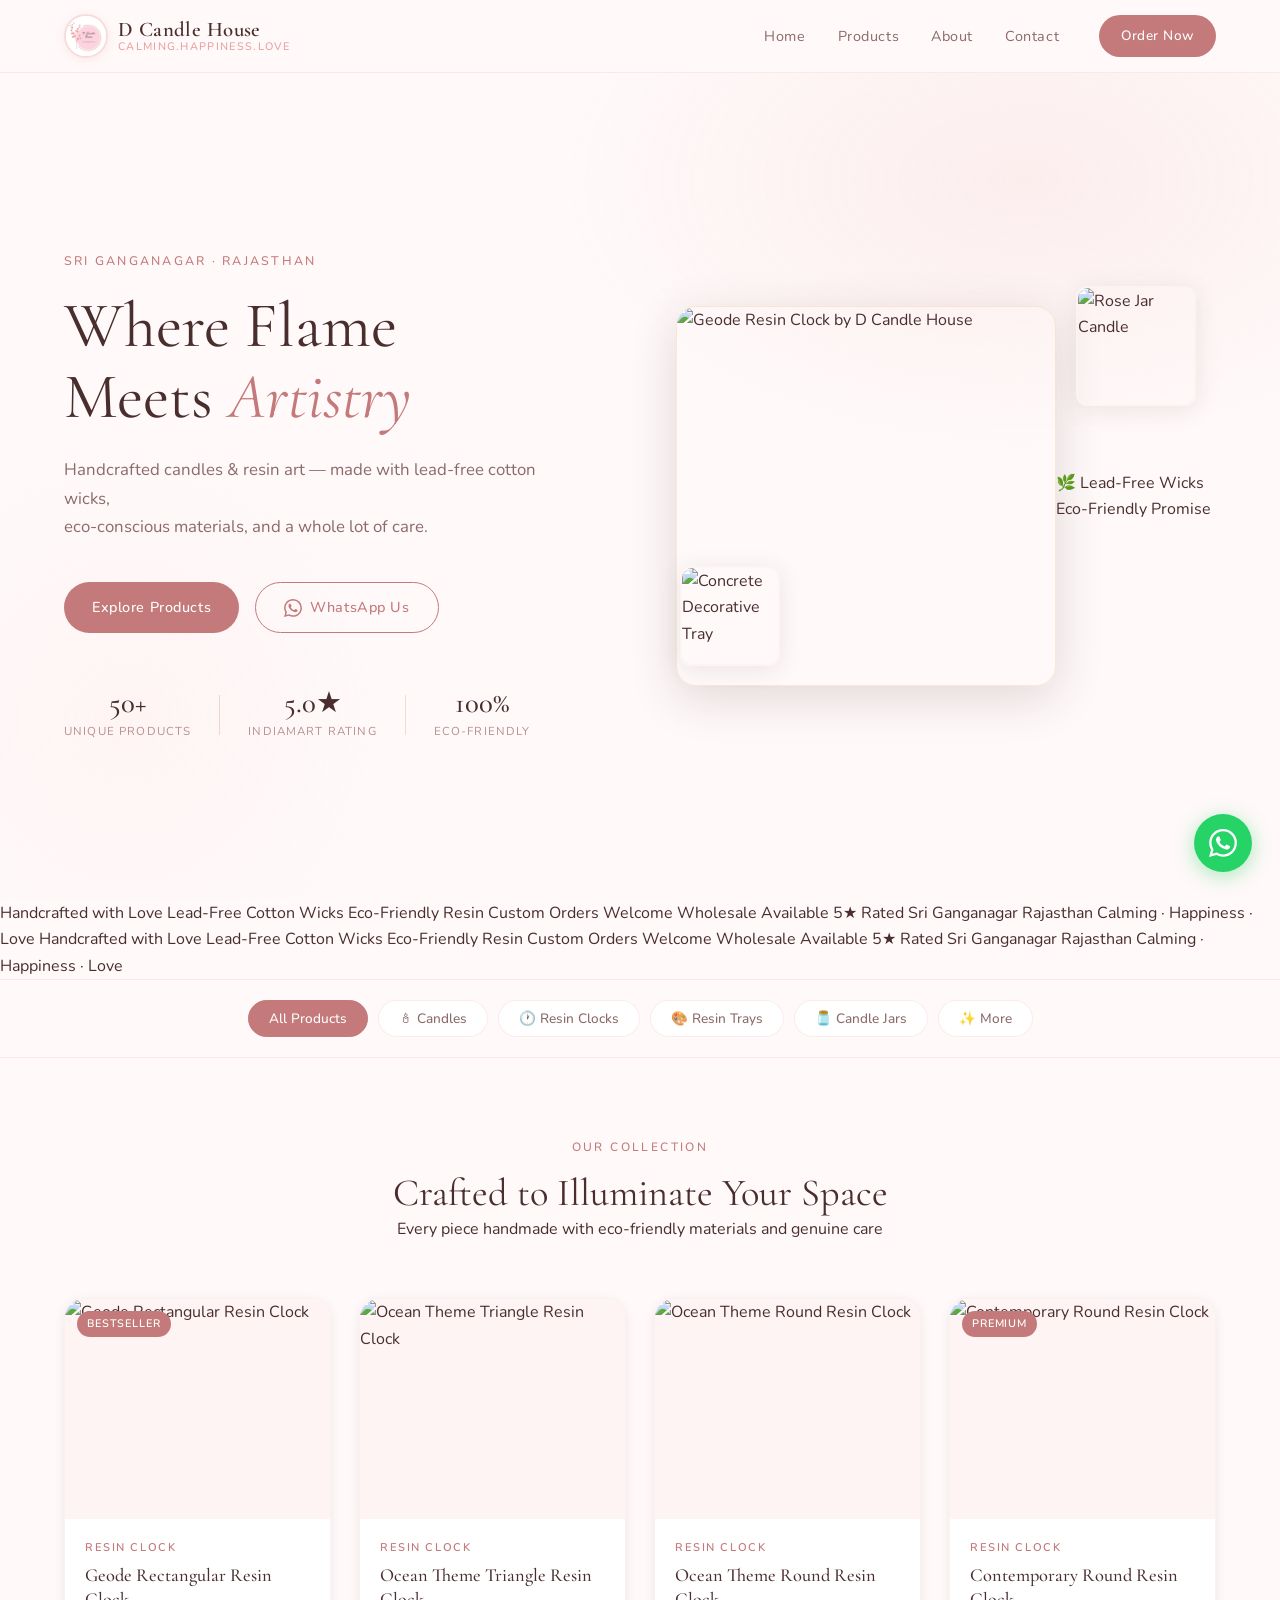
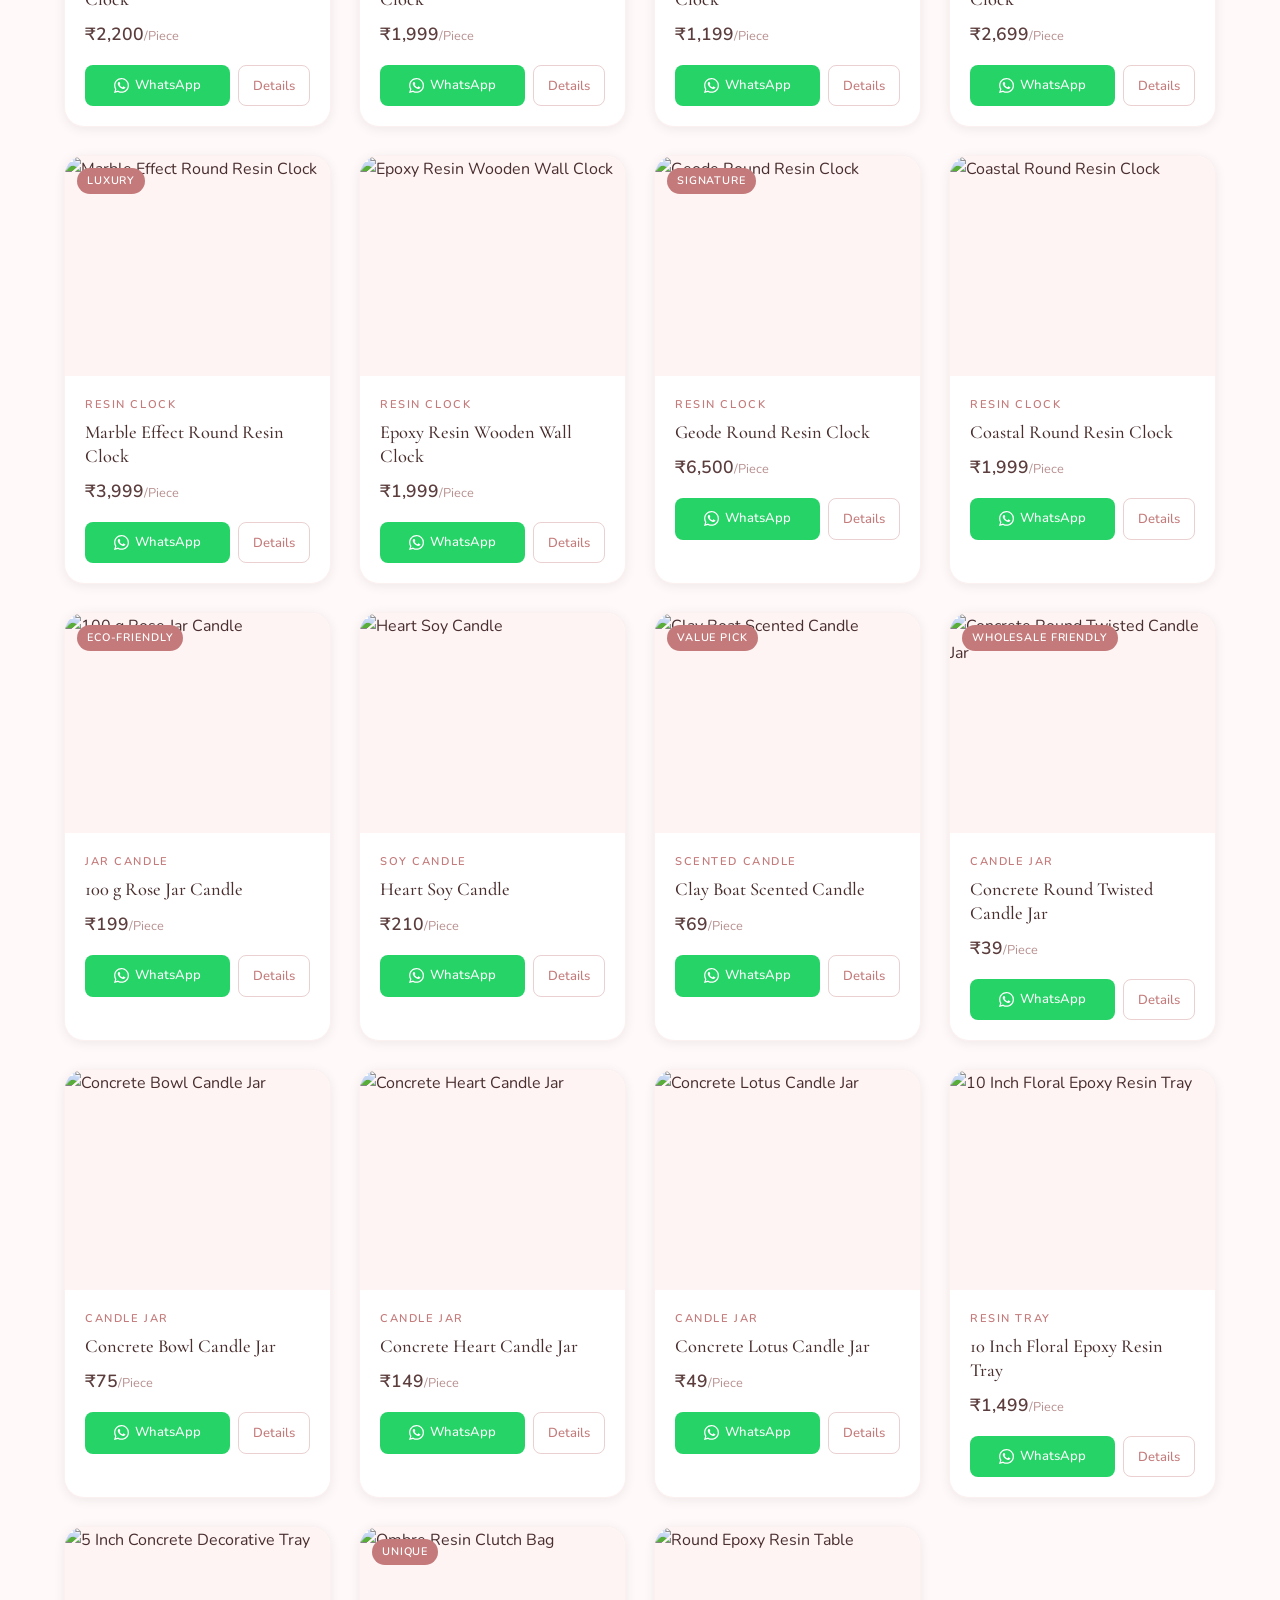
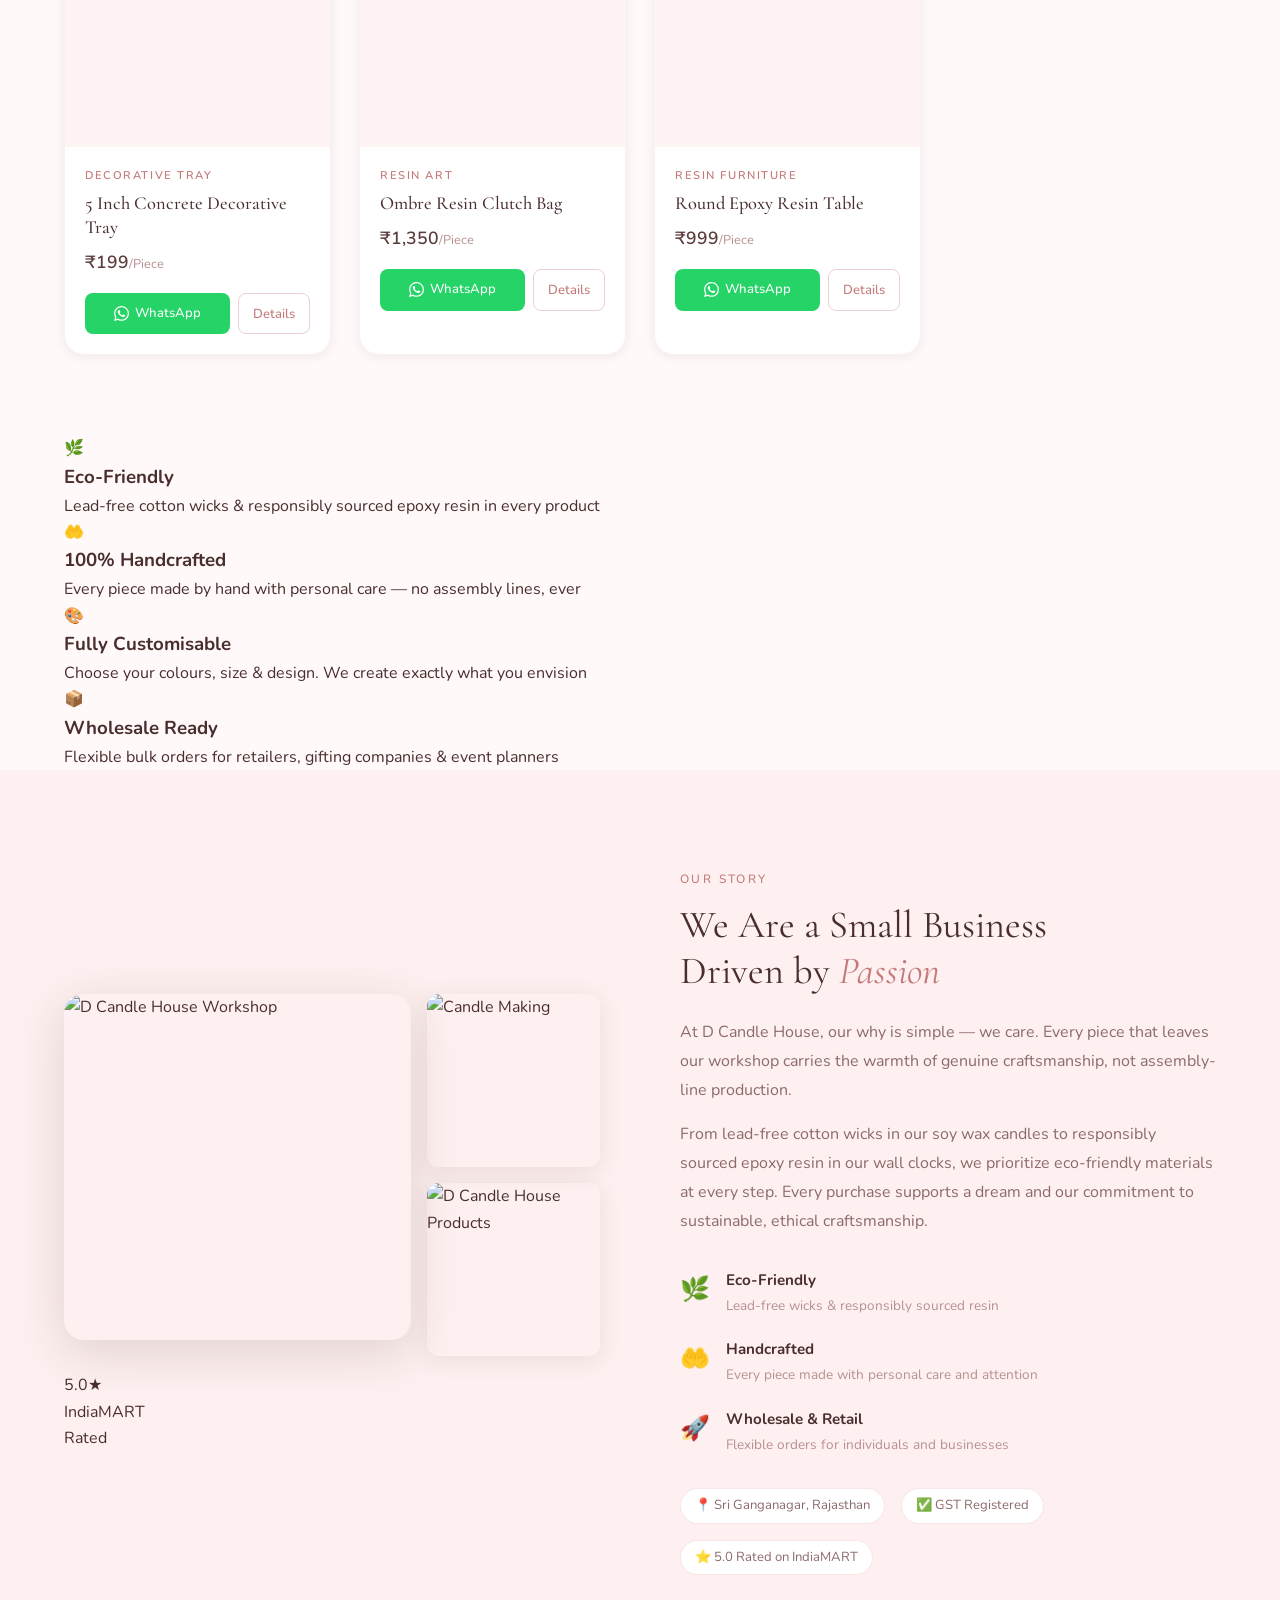
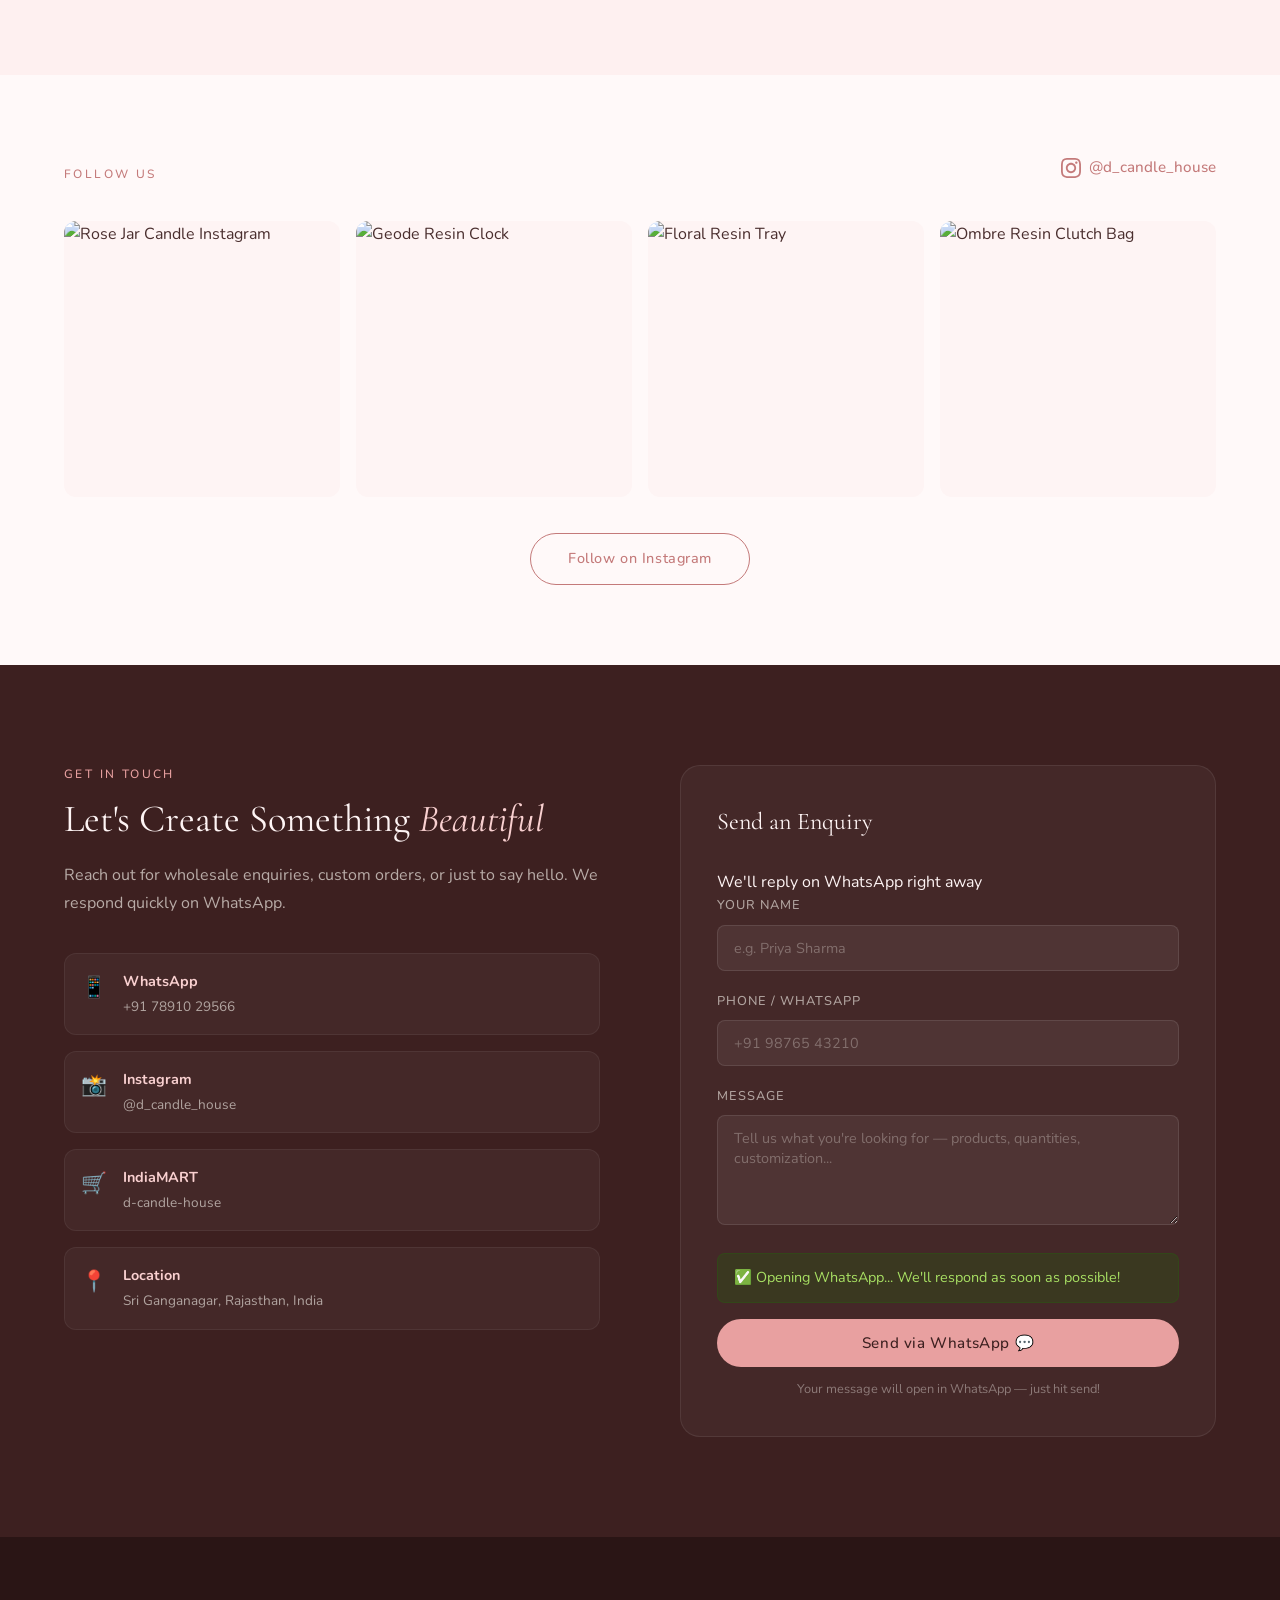
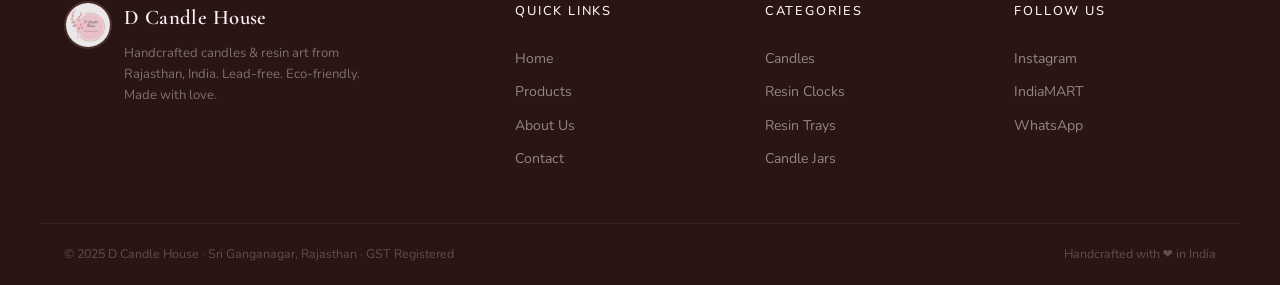
==== index.html @ c4d98252 "Add files via upload" ====
<!DOCTYPE html>
<html lang="en">
<head>
  <meta charset="UTF-8" />
  <meta name="viewport" content="width=device-width, initial-scale=1.0" />

  <!-- Primary SEO -->
  <title>D Candle House – Handcrafted Candles & Resin Art | Sri Ganganagar</title>
  <meta name="description" content="D Candle House — Calming.Happiness.Love. Handcrafted candles, resin wall clocks & epoxy décor. Lead-free cotton wicks. Eco-friendly. Sri Ganganagar, Rajasthan." />
  <meta name="keywords" content="D Candle House, handmade candles, resin clock, epoxy resin tray, soy wax candle, scented candle, concrete candle jar, Sri Ganganagar, Rajasthan, home decor India" />
  <meta name="author" content="D Candle House" />
  <link rel="canonical" href="https://in-hemantgupta.github.io/dcandlehouse/" />

  <!-- Favicon & App Icons -->
  <link rel="icon" type="image/x-icon" href="favicon.ico" />
  <link rel="icon" type="image/png" sizes="32x32" href="favicon-32.png" />
  <link rel="apple-touch-icon" sizes="180x180" href="apple-touch-icon.png" />

  <!-- Open Graph -->
  <meta property="og:type" content="website" />
  <meta property="og:title" content="D Candle House – Handcrafted Candles & Resin Art" />
  <meta property="og:description" content="Premium handmade candles and resin home décor. Lead-free, eco-friendly, crafted with love in Rajasthan." />
  <meta property="og:url" content="https://in-hemantgupta.github.io/dcandlehouse/" />
  <meta property="og:image" content="https://in-hemantgupta.github.io/dcandlehouse/images/og-cover.jpg" />
  <meta property="og:site_name" content="D Candle House" />

  <!-- Twitter Card -->
  <meta name="twitter:card" content="summary_large_image" />
  <meta name="twitter:title" content="D Candle House – Handcrafted Candles & Resin Art" />
  <meta name="twitter:description" content="Premium handmade candles and resin home décor. Lead-free, eco-friendly, crafted with love in Rajasthan." />

  <!-- Structured Data -->
  <script type="application/ld+json">
  {
    "@context": "https://schema.org",
    "@graph": [
      {
        "@type": "LocalBusiness",
        "name": "D Candle House",
        "description": "Handcrafted candles, resin wall clocks, epoxy trays and home décor made with eco-friendly materials.",
        "url": "https://in-hemantgupta.github.io/dcandlehouse/",
        "address": {
          "@type": "PostalAddress",
          "addressLocality": "Sri Ganganagar",
          "addressRegion": "Rajasthan",
          "addressCountry": "IN"
        },
        "telephone": "+917891029566",
        "sameAs": [
          "https://www.instagram.com/d_candle_house/",
          "https://www.indiamart.com/d-candle-house/"
        ],
        "priceRange": "₹39 - ₹6500"
      },
      {
        "@type": "WebSite",
        "name": "D Candle House",
        "url": "https://in-hemantgupta.github.io/dcandlehouse/",
        "potentialAction": {
          "@type": "SearchAction",
          "target": "https://dcandlehouse.github.io/?search={search_term_string}",
          "query-input": "required name=search_term_string"
        }
      }
    ]
  }
  </script>

  <!-- Fonts -->
  <link rel="preconnect" href="https://fonts.googleapis.com" />
  <link rel="preconnect" href="https://fonts.gstatic.com" crossorigin />
  <link href="https://fonts.googleapis.com/css2?family=Cormorant+Garamond:ital,wght@0,300;0,400;0,500;0,600;1,300;1,400&family=Nunito:wght@300;400;500;600&display=swap" rel="stylesheet" />

  <!-- GoatCounter Analytics -->
  <script data-goatcounter="https://dcandlehouse.goatcounter.com/count"
          async src="//gc.zgo.at/count.js"></script>

  <link rel="stylesheet" href="css/style.css" />
</head>
<body>

<!-- ═══════════ HEADER ═══════════ -->
<header id="header">
  <nav class="nav-container">
    <a href="#home" class="logo-link">
      <img src="logo.png" alt="D Candle House Logo" class="nav-logo-img" />
      <div class="logo-text">
        <span class="logo-main">D Candle House</span>
        <span class="logo-tagline">Calming.Happiness.Love</span>
      </div>
    </a>
    <ul class="nav-links">
      <li><a href="#home">Home</a></li>
      <li><a href="#products">Products</a></li>
      <li><a href="#about">About</a></li>
      <li><a href="#contact">Contact</a></li>
    </ul>
    <a href="#contact" class="cta-nav">Order Now</a>
    <button class="hamburger" id="hamburger" aria-label="Menu">
      <span></span><span></span><span></span>
    </button>
  </nav>
  <div class="mobile-menu" id="mobileMenu">
    <a href="#home" class="mobile-link">Home</a>
    <a href="#products" class="mobile-link">Products</a>
    <a href="#about" class="mobile-link">About</a>
    <a href="#contact" class="mobile-link">Contact</a>
  </div>
</header>

<!-- ═══════════ HERO ═══════════ -->
<section id="home" class="hero">
  <div class="hero-bg-texture"></div>
  <div class="hero-content">
    <p class="hero-label">Sri Ganganagar · Rajasthan</p>
    <h1 class="hero-title">
      Where Flame<br />
      Meets <em>Artistry</em>
    </h1>
    <p class="hero-sub">
      Handcrafted candles & resin art — made with lead-free cotton wicks,<br class="desktop-only" />
      eco-conscious materials, and a whole lot of care.
    </p>
    <div class="hero-actions">
      <a href="#products" class="btn-primary">Explore Products</a>
      <a href="https://wa.me/917891029566?text=Hi%20D%20Candle%20House%2C%20I%20would%20like%20to%20enquire%20about%20your%20products." target="_blank" rel="noopener" class="btn-outline">
        <svg width="18" height="18" viewBox="0 0 24 24" fill="currentColor"><path d="M17.472 14.382c-.297-.149-1.758-.867-2.03-.967-.273-.099-.471-.148-.67.15-.197.297-.767.966-.94 1.164-.173.199-.347.223-.644.075-.297-.15-1.255-.463-2.39-1.475-.883-.788-1.48-1.761-1.653-2.059-.173-.297-.018-.458.13-.606.134-.133.298-.347.446-.52.149-.174.198-.298.298-.497.099-.198.05-.371-.025-.52-.075-.149-.669-1.612-.916-2.207-.242-.579-.487-.5-.669-.51-.173-.008-.371-.01-.57-.01-.198 0-.52.074-.792.372-.272.297-1.04 1.016-1.04 2.479 0 1.462 1.065 2.875 1.213 3.074.149.198 2.096 3.2 5.077 4.487.709.306 1.262.489 1.694.625.712.227 1.36.195 1.871.118.571-.085 1.758-.719 2.006-1.413.248-.694.248-1.289.173-1.413-.074-.124-.272-.198-.57-.347m-5.421 7.403h-.004a9.87 9.87 0 01-5.031-1.378l-.361-.214-3.741.982.998-3.648-.235-.374a9.86 9.86 0 01-1.51-5.26c.001-5.45 4.436-9.884 9.888-9.884 2.64 0 5.122 1.03 6.988 2.898a9.825 9.825 0 012.893 6.994c-.003 5.45-4.437 9.884-9.885 9.884m8.413-18.297A11.815 11.815 0 0012.05 0C5.495 0 .16 5.335.157 11.892c0 2.096.547 4.142 1.588 5.945L.057 24l6.305-1.654a11.882 11.882 0 005.683 1.448h.005c6.554 0 11.89-5.335 11.893-11.893a11.821 11.821 0 00-3.48-8.413z"/></svg>
        WhatsApp Us
      </a>
    </div>
    <div class="hero-stats">
      <div class="stat">
        <span class="stat-num">50+</span>
        <span class="stat-label">Unique Products</span>
      </div>
      <div class="stat-divider"></div>
      <div class="stat">
        <span class="stat-num">5.0★</span>
        <span class="stat-label">IndiaMART Rating</span>
      </div>
      <div class="stat-divider"></div>
      <div class="stat">
        <span class="stat-num">100%</span>
        <span class="stat-label">Eco-Friendly</span>
      </div>
    </div>
  </div>
  <div class="hero-visual">
    <div class="hero-ring hero-ring-1"></div>
    <div class="hero-ring hero-ring-2"></div>
    <div class="hero-img-wrap">
      <img src="https://5.imimg.com/data5/WA_9696/Default/2026/1/574302331/YU/DZ/UB/260299642/featuring-delicate-golden-shimmer-suspended-in-a-deep-glossy-black-resin-this-clock-is-giving-off-ma-250x250.jpeg"
           alt="Geode Resin Clock by D Candle House" loading="eager" width="250" height="250" />
    </div>
    <div class="hero-float hero-float-1">
      <img src="https://5.imimg.com/data5/SELLER/Default/2026/1/573765227/TX/IS/PJ/260299642/bell-shaped-glass-jar-aroma-candle-250x250.png"
           alt="Rose Jar Candle" loading="lazy" width="120" height="120" />
    </div>
    <div class="hero-float hero-float-2">
      <img src="https://5.imimg.com/data5/WA_9696/Default/2026/1/573555010/OT/FC/TG/260299642/image-250x250.jpeg"
           alt="Concrete Decorative Tray" loading="lazy" width="100" height="100" />
    </div>
    <div class="hero-badge">
      <p>🌿 Lead-Free Wicks</p>
      <span>Eco-Friendly Promise</span>
    </div>
  </div>
</section>

<!-- ═══════════ MARQUEE STRIP ═══════════ -->
<div class="marquee-strip">
  <div class="marquee-track">
    <span class="marquee-item">Handcrafted with Love</span>
    <span class="marquee-item">Lead-Free Cotton Wicks</span>
    <span class="marquee-item">Eco-Friendly Resin</span>
    <span class="marquee-item">Custom Orders Welcome</span>
    <span class="marquee-item">Wholesale Available</span>
    <span class="marquee-item">5★ Rated</span>
    <span class="marquee-item">Sri Ganganagar Rajasthan</span>
    <span class="marquee-item">Calming · Happiness · Love</span>
    <span class="marquee-item">Handcrafted with Love</span>
    <span class="marquee-item">Lead-Free Cotton Wicks</span>
    <span class="marquee-item">Eco-Friendly Resin</span>
    <span class="marquee-item">Custom Orders Welcome</span>
    <span class="marquee-item">Wholesale Available</span>
    <span class="marquee-item">5★ Rated</span>
    <span class="marquee-item">Sri Ganganagar Rajasthan</span>
    <span class="marquee-item">Calming · Happiness · Love</span>
  </div>
</div>

<!-- ═══════════ CATEGORIES BAR ═══════════ -->
<section class="categories-bar">
  <div class="container">
    <div class="cat-grid">
      <button class="cat-pill active" data-filter="all">All Products</button>
      <button class="cat-pill" data-filter="candles">🕯 Candles</button>
      <button class="cat-pill" data-filter="resin-clock">🕐 Resin Clocks</button>
      <button class="cat-pill" data-filter="resin-tray">🎨 Resin Trays</button>
      <button class="cat-pill" data-filter="candle-jar">🫙 Candle Jars</button>
      <button class="cat-pill" data-filter="other">✨ More</button>
    </div>
  </div>
</section>

<!-- ═══════════ PRODUCTS ═══════════ -->
<section id="products" class="section-products">
  <div class="container">
    <div class="section-header">
      <p class="section-label">Our Collection</p>
      <h2 class="section-title">Crafted to Illuminate Your Space</h2>
      <p class="section-subtitle">Every piece handmade with eco-friendly materials and genuine care</p>
    </div>

    <div class="product-grid" id="productGrid">
      <!-- Products rendered by JS from products.js -->
    </div>

    <!-- Product Modal -->
    <div class="modal-overlay" id="modalOverlay">
      <div class="modal-box" id="modalBox">
        <button class="modal-close" id="modalClose">✕</button>
        <div class="modal-img-wrap">
          <img id="modalImg" src="" alt="" />
        </div>
        <div class="modal-info">
          <p class="modal-category" id="modalCategory"></p>
          <h3 class="modal-title" id="modalTitle"></h3>
          <p class="modal-price" id="modalPrice"></p>
          <div class="modal-specs" id="modalSpecs"></div>
          <p class="modal-desc" id="modalDesc"></p>
          <div class="modal-actions">
            <a id="modalWA" href="#" target="_blank" rel="noopener" class="btn-primary modal-wa">
              <svg width="18" height="18" viewBox="0 0 24 24" fill="currentColor"><path d="M17.472 14.382c-.297-.149-1.758-.867-2.03-.967-.273-.099-.471-.148-.67.15-.197.297-.767.966-.94 1.164-.173.199-.347.223-.644.075-.297-.15-1.255-.463-2.39-1.475-.883-.788-1.48-1.761-1.653-2.059-.173-.297-.018-.458.13-.606.134-.133.298-.347.446-.52.149-.174.198-.298.298-.497.099-.198.05-.371-.025-.52-.075-.149-.669-1.612-.916-2.207-.242-.579-.487-.5-.669-.51-.173-.008-.371-.01-.57-.01-.198 0-.52.074-.792.372-.272.297-1.04 1.016-1.04 2.479 0 1.462 1.065 2.875 1.213 3.074.149.198 2.096 3.2 5.077 4.487.709.306 1.262.489 1.694.625.712.227 1.36.195 1.871.118.571-.085 1.758-.719 2.006-1.413.248-.694.248-1.289.173-1.413-.074-.124-.272-.198-.57-.347m-5.421 7.403h-.004a9.87 9.87 0 01-5.031-1.378l-.361-.214-3.741.982.998-3.648-.235-.374a9.86 9.86 0 01-1.51-5.26c.001-5.45 4.436-9.884 9.888-9.884 2.64 0 5.122 1.03 6.988 2.898a9.825 9.825 0 012.893 6.994c-.003 5.45-4.437 9.884-9.885 9.884m8.413-18.297A11.815 11.815 0 0012.05 0C5.495 0 .16 5.335.157 11.892c0 2.096.547 4.142 1.588 5.945L.057 24l6.305-1.654a11.882 11.882 0 005.683 1.448h.005c6.554 0 11.89-5.335 11.893-11.893a11.821 11.821 0 00-3.48-8.413z"/></svg>
              Order on WhatsApp
            </a>
            <a id="modalIndia" href="#" target="_blank" rel="noopener" class="btn-outline">View on IndiaMART</a>
          </div>
        </div>
      </div>
    </div>
  </div>
</section>

<!-- ═══════════ WHY US ═══════════ -->
<section class="why-us">
  <div class="container">
    <div class="why-grid">
      <div class="why-item">
        <span class="why-icon">🌿</span>
        <h3 class="why-title">Eco-Friendly</h3>
        <p class="why-desc">Lead-free cotton wicks & responsibly sourced epoxy resin in every product</p>
      </div>
      <div class="why-item">
        <span class="why-icon">🤲</span>
        <h3 class="why-title">100% Handcrafted</h3>
        <p class="why-desc">Every piece made by hand with personal care — no assembly lines, ever</p>
      </div>
      <div class="why-item">
        <span class="why-icon">🎨</span>
        <h3 class="why-title">Fully Customisable</h3>
        <p class="why-desc">Choose your colours, size & design. We create exactly what you envision</p>
      </div>
      <div class="why-item">
        <span class="why-icon">📦</span>
        <h3 class="why-title">Wholesale Ready</h3>
        <p class="why-desc">Flexible bulk orders for retailers, gifting companies & event planners</p>
      </div>
    </div>
  </div>
</section>

<!-- ═══════════ ABOUT ═══════════ -->
<section id="about" class="section-about">
  <div class="container about-grid">
    <div class="about-images">
      <div class="about-img-main">
        <img src="https://5.imimg.com/data5/SELLER/Default/2026/1/575504365/SD/YJ/PP/260299642/s-1000x1000.jpeg"
             alt="D Candle House Workshop" loading="lazy" />
      </div>
      <div class="about-img-side">
        <img src="https://5.imimg.com/data5/SELLER/Default/2026/1/575504494/MZ/MT/FD/260299642/extd-candl-1000x1000.jpeg"
             alt="Candle Making" loading="lazy" />
        <img src="https://5.imimg.com/data5/SELLER/Default/2026/1/575504940/HY/EV/YG/260299642/dcandlestock-1000x1000.jpeg"
             alt="D Candle House Products" loading="lazy" />
      </div>
      <div class="about-float-card">
        <div class="num">5.0★</div>
        <div class="lbl">IndiaMART<br>Rated</div>
      </div>
    </div>
    <div class="about-content">
      <p class="section-label">Our Story</p>
      <h2 class="section-title">We Are a Small Business<br />Driven by <em>Passion</em></h2>
      <p class="about-text">
        At D Candle House, our why is simple — we care. Every piece that leaves our workshop carries the warmth of genuine craftsmanship, not assembly-line production.
      </p>
      <p class="about-text">
        From lead-free cotton wicks in our soy wax candles to responsibly sourced epoxy resin in our wall clocks, we prioritize eco-friendly materials at every step. Every purchase supports a dream and our commitment to sustainable, ethical craftsmanship.
      </p>
      <div class="about-values">
        <div class="value-item">
          <span class="value-icon">🌿</span>
          <div>
            <strong>Eco-Friendly</strong>
            <p>Lead-free wicks & responsibly sourced resin</p>
          </div>
        </div>
        <div class="value-item">
          <span class="value-icon">🤲</span>
          <div>
            <strong>Handcrafted</strong>
            <p>Every piece made with personal care and attention</p>
          </div>
        </div>
        <div class="value-item">
          <span class="value-icon">🚀</span>
          <div>
            <strong>Wholesale & Retail</strong>
            <p>Flexible orders for individuals and businesses</p>
          </div>
        </div>
      </div>
      <div class="about-meta">
        <span>📍 Sri Ganganagar, Rajasthan</span>
        <span>✅ GST Registered</span>
        <span>⭐ 5.0 Rated on IndiaMART</span>
      </div>
    </div>
  </div>
</section>

<!-- ═══════════ INSTAGRAM STRIP ═══════════ -->
<section class="insta-strip">
  <div class="container">
    <div class="insta-header">
      <p class="section-label">Follow Us</p>
      <a href="https://www.instagram.com/d_candle_house/" target="_blank" rel="noopener" class="insta-handle">
        <svg width="20" height="20" viewBox="0 0 24 24" fill="currentColor"><path d="M12 2.163c3.204 0 3.584.012 4.85.07 3.252.148 4.771 1.691 4.919 4.919.058 1.265.069 1.645.069 4.849 0 3.205-.012 3.584-.069 4.849-.149 3.225-1.664 4.771-4.919 4.919-1.266.058-1.644.07-4.85.07-3.204 0-3.584-.012-4.849-.07-3.26-.149-4.771-1.699-4.919-4.92-.058-1.265-.07-1.644-.07-4.849 0-3.204.013-3.583.07-4.849.149-3.227 1.664-4.771 4.919-4.919 1.266-.057 1.645-.069 4.849-.069zm0-2.163c-3.259 0-3.667.014-4.947.072-4.358.2-6.78 2.618-6.98 6.98-.059 1.281-.073 1.689-.073 4.948 0 3.259.014 3.668.072 4.948.2 4.358 2.618 6.78 6.98 6.98 1.281.058 1.689.072 4.948.072 3.259 0 3.668-.014 4.948-.072 4.354-.2 6.782-2.618 6.979-6.98.059-1.28.073-1.689.073-4.948 0-3.259-.014-3.667-.072-4.947-.196-4.354-2.617-6.78-6.979-6.98-1.281-.059-1.69-.073-4.949-.073zm0 5.838c-3.403 0-6.162 2.759-6.162 6.162s2.759 6.163 6.162 6.163 6.162-2.759 6.162-6.163c0-3.403-2.759-6.162-6.162-6.162zm0 10.162c-2.209 0-4-1.79-4-4 0-2.209 1.791-4 4-4s4 1.791 4 4c0 2.21-1.791 4-4 4zm6.406-11.845c-.796 0-1.441.645-1.441 1.44s.645 1.44 1.441 1.44c.795 0 1.439-.645 1.439-1.44s-.644-1.44-1.439-1.44z"/></svg>
        @d_candle_house
      </a>
    </div>
    <div class="insta-grid">
      <a href="https://www.instagram.com/d_candle_house/" target="_blank" rel="noopener" class="insta-tile">
        <img src="https://5.imimg.com/data5/SELLER/Default/2026/1/573765227/TX/IS/PJ/260299642/bell-shaped-glass-jar-aroma-candle-250x250.png" alt="Rose Jar Candle Instagram" loading="lazy" />
        <div class="insta-overlay"><svg width="24" height="24" viewBox="0 0 24 24" fill="white"><path d="M12 2.163c3.204 0 3.584.012 4.85.07 3.252.148 4.771 1.691 4.919 4.919.058 1.265.069 1.645.069 4.849 0 3.205-.012 3.584-.069 4.849-.149 3.225-1.664 4.771-4.919 4.919-1.266.058-1.644.07-4.85.07-3.204 0-3.584-.012-4.849-.07-3.26-.149-4.771-1.699-4.919-4.92-.058-1.265-.07-1.644-.07-4.849 0-3.204.013-3.583.07-4.849.149-3.227 1.664-4.771 4.919-4.919 1.266-.057 1.645-.069 4.849-.069zm0-2.163c-3.259 0-3.667.014-4.947.072-4.358.2-6.78 2.618-6.98 6.98-.059 1.281-.073 1.689-.073 4.948 0 3.259.014 3.668.072 4.948.2 4.358 2.618 6.78 6.98 6.98 1.281.058 1.689.072 4.948.072 3.259 0 3.668-.014 4.948-.072 4.354-.2 6.782-2.618 6.979-6.98.059-1.28.073-1.689.073-4.948 0-3.259-.014-3.667-.072-4.947-.196-4.354-2.617-6.78-6.979-6.98-1.281-.059-1.69-.073-4.949-.073zm0 5.838c-3.403 0-6.162 2.759-6.162 6.162s2.759 6.163 6.162 6.163 6.162-2.759 6.162-6.163c0-3.403-2.759-6.162-6.162-6.162zm0 10.162c-2.209 0-4-1.79-4-4 0-2.209 1.791-4 4-4s4 1.791 4 4c0 2.21-1.791 4-4 4zm6.406-11.845c-.796 0-1.441.645-1.441 1.44s.645 1.44 1.441 1.44c.795 0 1.439-.645 1.439-1.44s-.644-1.44-1.439-1.44z"/></svg></div>
      </a>
      <a href="https://www.instagram.com/d_candle_house/" target="_blank" rel="noopener" class="insta-tile">
        <img src="https://5.imimg.com/data5/WA_9696/Default/2026/1/574302331/YU/DZ/UB/260299642/featuring-delicate-golden-shimmer-suspended-in-a-deep-glossy-black-resin-this-clock-is-giving-off-ma-250x250.jpeg" alt="Geode Resin Clock" loading="lazy" />
        <div class="insta-overlay"><svg width="24" height="24" viewBox="0 0 24 24" fill="white"><path d="M12 2.163c3.204 0 3.584.012 4.85.07 3.252.148 4.771 1.691 4.919 4.919.058 1.265.069 1.645.069 4.849 0 3.205-.012 3.584-.069 4.849-.149 3.225-1.664 4.771-4.919 4.919-1.266.058-1.644.07-4.85.07-3.204 0-3.584-.012-4.849-.07-3.26-.149-4.771-1.699-4.919-4.92-.058-1.265-.07-1.644-.07-4.849 0-3.204.013-3.583.07-4.849.149-3.227 1.664-4.771 4.919-4.919 1.266-.057 1.645-.069 4.849-.069zm0-2.163c-3.259 0-3.667.014-4.947.072-4.358.2-6.78 2.618-6.98 6.98-.059 1.281-.073 1.689-.073 4.948 0 3.259.014 3.668.072 4.948.2 4.358 2.618 6.78 6.98 6.98 1.281.058 1.689.072 4.948.072 3.259 0 3.668-.014 4.948-.072 4.354-.2 6.782-2.618 6.979-6.98.059-1.28.073-1.689.073-4.948 0-3.259-.014-3.667-.072-4.947-.196-4.354-2.617-6.78-6.979-6.98-1.281-.059-1.69-.073-4.949-.073zm0 5.838c-3.403 0-6.162 2.759-6.162 6.162s2.759 6.163 6.162 6.163 6.162-2.759 6.162-6.163c0-3.403-2.759-6.162-6.162-6.162zm0 10.162c-2.209 0-4-1.79-4-4 0-2.209 1.791-4 4-4s4 1.791 4 4c0 2.21-1.791 4-4 4zm6.406-11.845c-.796 0-1.441.645-1.441 1.44s.645 1.44 1.441 1.44c.795 0 1.439-.645 1.439-1.44s-.644-1.44-1.439-1.44z"/></svg></div>
      </a>
      <a href="https://www.instagram.com/d_candle_house/" target="_blank" rel="noopener" class="insta-tile">
        <img src="https://5.imimg.com/data5/WA_9696/Default/2026/1/574411461/PN/KA/SQ/260299642/image-250x250.jpeg" alt="Floral Resin Tray" loading="lazy" />
        <div class="insta-overlay"><svg width="24" height="24" viewBox="0 0 24 24" fill="white"><path d="M12 2.163c3.204 0 3.584.012 4.85.07 3.252.148 4.771 1.691 4.919 4.919.058 1.265.069 1.645.069 4.849 0 3.205-.012 3.584-.069 4.849-.149 3.225-1.664 4.771-4.919 4.919-1.266.058-1.644.07-4.85.07-3.204 0-3.584-.012-4.849-.07-3.26-.149-4.771-1.699-4.919-4.92-.058-1.265-.07-1.644-.07-4.849 0-3.204.013-3.583.07-4.849.149-3.227 1.664-4.771 4.919-4.919 1.266-.057 1.645-.069 4.849-.069zm0-2.163c-3.259 0-3.667.014-4.947.072-4.358.2-6.78 2.618-6.98 6.98-.059 1.281-.073 1.689-.073 4.948 0 3.259.014 3.668.072 4.948.2 4.358 2.618 6.78 6.98 6.98 1.281.058 1.689.072 4.948.072 3.259 0 3.668-.014 4.948-.072 4.354-.2 6.782-2.618 6.979-6.98.059-1.28.073-1.689.073-4.948 0-3.259-.014-3.667-.072-4.947-.196-4.354-2.617-6.78-6.979-6.98-1.281-.059-1.69-.073-4.949-.073zm0 5.838c-3.403 0-6.162 2.759-6.162 6.162s2.759 6.163 6.162 6.163 6.162-2.759 6.162-6.163c0-3.403-2.759-6.162-6.162-6.162zm0 10.162c-2.209 0-4-1.79-4-4 0-2.209 1.791-4 4-4s4 1.791 4 4c0 2.21-1.791 4-4 4zm6.406-11.845c-.796 0-1.441.645-1.441 1.44s.645 1.44 1.441 1.44c.795 0 1.439-.645 1.439-1.44s-.644-1.44-1.439-1.44z"/></svg></div>
      </a>
      <a href="https://www.instagram.com/d_candle_house/" target="_blank" rel="noopener" class="insta-tile">
        <img src="https://5.imimg.com/data5/WA_9696/Default/2026/1/574413098/FW/XO/YX/260299642/image-250x250.jpeg" alt="Ombre Resin Clutch Bag" loading="lazy" />
        <div class="insta-overlay"><svg width="24" height="24" viewBox="0 0 24 24" fill="white"><path d="M12 2.163c3.204 0 3.584.012 4.85.07 3.252.148 4.771 1.691 4.919 4.919.058 1.265.069 1.645.069 4.849 0 3.205-.012 3.584-.069 4.849-.149 3.225-1.664 4.771-4.919 4.919-1.266.058-1.644.07-4.85.07-3.204 0-3.584-.012-4.849-.07-3.26-.149-4.771-1.699-4.919-4.92-.058-1.265-.07-1.644-.07-4.849 0-3.204.013-3.583.07-4.849.149-3.227 1.664-4.771 4.919-4.919 1.266-.057 1.645-.069 4.849-.069zm0-2.163c-3.259 0-3.667.014-4.947.072-4.358.2-6.78 2.618-6.98 6.98-.059 1.281-.073 1.689-.073 4.948 0 3.259.014 3.668.072 4.948.2 4.358 2.618 6.78 6.98 6.98 1.281.058 1.689.072 4.948.072 3.259 0 3.668-.014 4.948-.072 4.354-.2 6.782-2.618 6.979-6.98.059-1.28.073-1.689.073-4.948 0-3.259-.014-3.667-.072-4.947-.196-4.354-2.617-6.78-6.979-6.98-1.281-.059-1.69-.073-4.949-.073zm0 5.838c-3.403 0-6.162 2.759-6.162 6.162s2.759 6.163 6.162 6.163 6.162-2.759 6.162-6.163c0-3.403-2.759-6.162-6.162-6.162zm0 10.162c-2.209 0-4-1.79-4-4 0-2.209 1.791-4 4-4s4 1.791 4 4c0 2.21-1.791 4-4 4zm6.406-11.845c-.796 0-1.441.645-1.441 1.44s.645 1.44 1.441 1.44c.795 0 1.439-.645 1.439-1.44s-.644-1.44-1.439-1.44z"/></svg></div>
      </a>
    </div>
    <a href="https://www.instagram.com/d_candle_house/" target="_blank" rel="noopener" class="btn-outline insta-follow-btn">Follow on Instagram</a>
  </div>
</section>

<!-- ═══════════ CONTACT ═══════════ -->
<section id="contact" class="section-contact">
  <div class="container contact-grid">
    <div class="contact-info">
      <p class="section-label">Get in Touch</p>
      <h2 class="section-title">Let's Create Something <em>Beautiful</em></h2>
      <p class="contact-text">Reach out for wholesale enquiries, custom orders, or just to say hello. We respond quickly on WhatsApp.</p>
      <div class="contact-items">
        <a href="https://wa.me/917891029566" target="_blank" rel="noopener" class="contact-item">
          <span class="contact-icon">📱</span>
          <div>
            <strong>WhatsApp</strong>
            <p>+91 78910 29566</p>
          </div>
        </a>
        <a href="https://www.instagram.com/d_candle_house/" target="_blank" rel="noopener" class="contact-item">
          <span class="contact-icon">📸</span>
          <div>
            <strong>Instagram</strong>
            <p>@d_candle_house</p>
          </div>
        </a>
        <a href="https://www.indiamart.com/d-candle-house/" target="_blank" rel="noopener" class="contact-item">
          <span class="contact-icon">🛒</span>
          <div>
            <strong>IndiaMART</strong>
            <p>d-candle-house</p>
          </div>
        </a>
        <div class="contact-item">
          <span class="contact-icon">📍</span>
          <div>
            <strong>Location</strong>
            <p>Sri Ganganagar, Rajasthan, India</p>
          </div>
        </div>
      </div>
    </div>
    <div class="contact-form-wrap">
      <form class="contact-form" id="contactForm">
        <h3>Send an Enquiry</h3>
        <p class="sub">We'll reply on WhatsApp right away</p>
        <div class="form-group">
          <label for="name">Your Name</label>
          <input type="text" id="name" name="name" required placeholder="e.g. Priya Sharma" />
        </div>
        <div class="form-group">
          <label for="phone">Phone / WhatsApp</label>
          <input type="tel" id="phone" name="phone" placeholder="+91 98765 43210" />
        </div>
        <div class="form-group">
          <label for="message">Message</label>
          <textarea id="message" name="message" rows="4" required placeholder="Tell us what you're looking for — products, quantities, customization..."></textarea>
        </div>
        <div id="formSuccess" class="form-success">✅ Opening WhatsApp... We'll respond as soon as possible!</div>
        <button type="submit" class="btn-primary form-submit">Send via WhatsApp 💬</button>
        <p class="form-note">Your message will open in WhatsApp — just hit send!</p>
      </form>
    </div>
  </div>
</section>

<!-- ═══════════ FOOTER ═══════════ -->
<footer class="footer">
  <div class="container footer-grid">
    <div class="footer-brand">
      <img src="logo.png" alt="D Candle House" class="footer-logo-img" />
      <div>
        <span class="logo-main">D Candle House</span>
        <p class="footer-tagline">Handcrafted candles & resin art from Rajasthan, India. Lead-free. Eco-friendly. Made with love.</p>
      </div>
    </div>
    <div class="footer-links">
      <h4>Quick Links</h4>
      <a href="#home">Home</a>
      <a href="#products">Products</a>
      <a href="#about">About Us</a>
      <a href="#contact">Contact</a>
    </div>
    <div class="footer-links">
      <h4>Categories</h4>
      <a href="#products" data-filter-link="candles">Candles</a>
      <a href="#products" data-filter-link="resin-clock">Resin Clocks</a>
      <a href="#products" data-filter-link="resin-tray">Resin Trays</a>
      <a href="#products" data-filter-link="candle-jar">Candle Jars</a>
    </div>
    <div class="footer-links">
      <h4>Follow Us</h4>
      <a href="https://www.instagram.com/d_candle_house/" target="_blank" rel="noopener">Instagram</a>
      <a href="https://www.indiamart.com/d-candle-house/" target="_blank" rel="noopener">IndiaMART</a>
      <a href="https://wa.me/917891029566" target="_blank" rel="noopener">WhatsApp</a>
    </div>
  </div>
  <div class="footer-bottom">
    <p>© 2025 D Candle House · Sri Ganganagar, Rajasthan · GST Registered</p>
    <p>Handcrafted with ❤️ in India</p>
  </div>
</footer>

<!-- Floating WA Button -->
<a href="https://wa.me/917891029566?text=Hi%20D%20Candle%20House%2C%20I%27m%20interested%20in%20your%20products!" target="_blank" rel="noopener" class="wa-float" aria-label="Chat on WhatsApp">
  <svg width="28" height="28" viewBox="0 0 24 24" fill="white"><path d="M17.472 14.382c-.297-.149-1.758-.867-2.03-.967-.273-.099-.471-.148-.67.15-.197.297-.767.966-.94 1.164-.173.199-.347.223-.644.075-.297-.15-1.255-.463-2.39-1.475-.883-.788-1.48-1.761-1.653-2.059-.173-.297-.018-.458.13-.606.134-.133.298-.347.446-.52.149-.174.198-.298.298-.497.099-.198.05-.371-.025-.52-.075-.149-.669-1.612-.916-2.207-.242-.579-.487-.5-.669-.51-.173-.008-.371-.01-.57-.01-.198 0-.52.074-.792.372-.272.297-1.04 1.016-1.04 2.479 0 1.462 1.065 2.875 1.213 3.074.149.198 2.096 3.2 5.077 4.487.709.306 1.262.489 1.694.625.712.227 1.36.195 1.871.118.571-.085 1.758-.719 2.006-1.413.248-.694.248-1.289.173-1.413-.074-.124-.272-.198-.57-.347m-5.421 7.403h-.004a9.87 9.87 0 01-5.031-1.378l-.361-.214-3.741.982.998-3.648-.235-.374a9.86 9.86 0 01-1.51-5.26c.001-5.45 4.436-9.884 9.888-9.884 2.64 0 5.122 1.03 6.988 2.898a9.825 9.825 0 012.893 6.994c-.003 5.45-4.437 9.884-9.885 9.884m8.413-18.297A11.815 11.815 0 0012.05 0C5.495 0 .16 5.335.157 11.892c0 2.096.547 4.142 1.588 5.945L.057 24l6.305-1.654a11.882 11.882 0 005.683 1.448h.005c6.554 0 11.89-5.335 11.893-11.893a11.821 11.821 0 00-3.48-8.413z"/></svg>
</a>

<script src="js/products.js"></script>
<script src="js/main.js"></script>
</body>
</html>
---- css/style.css ----
/* ═══════════════════════════════════════════════
   D CANDLE HOUSE — Website Styles
   Colors inspired by the warm amber/cream logo
   ═══════════════════════════════════════════════ */

/* ═══════════════════════════════════════════════
   D CANDLE HOUSE — Logo Color Palette
   Soft Pink · Blush · Warm Taupe · Dusty Rose
   ═══════════════════════════════════════════════ */

:root {
  /* Core brand — from logo */
  --deep-espresso: #4A2E2E;        /* warm dark taupe/brown — text, nav */
  --rich-amber: #C47A7A;           /* dusty rose — accents, hover */
  --warm-gold: #E8A0A0;            /* soft pink — labels, highlights */
  --pale-gold: #F5C8C8;            /* light blush pink */
  --cream: #FEF4F4;                /* blush white — backgrounds */
  --warm-white: #FFF9F9;           /* near white with pink tint */
  --warm-gray: #8C6A6A;            /* muted rose-taupe — body text */
  --muted: #B89090;                /* light muted rose */
  --whatsapp: #25D366;

  /* Logo pink tones */
  --logo-pink: #E8A0A0;            /* main logo pink */
  --logo-blush: #F9D0D0;           /* light blush */
  --logo-deep: #C47A7A;            /* deeper rose */
  --logo-taupe: #5C3D3D;           /* dark warm taupe */

  --font-display: 'Cormorant Garamond', Georgia, serif;
  --font-body: 'Nunito', system-ui, sans-serif;

  --radius: 12px;
  --radius-lg: 20px;
  --shadow: 0 4px 24px rgba(74,46,46,0.10);
  --shadow-lg: 0 12px 48px rgba(74,46,46,0.16);

  --nav-h: 72px;
}

/* ── Reset ── */
*, *::before, *::after { box-sizing: border-box; margin: 0; padding: 0; }
html { scroll-behavior: smooth; }
body {
  font-family: var(--font-body);
  background: var(--warm-white);
  color: var(--deep-espresso);
  line-height: 1.65;
  overflow-x: hidden;
}
img { display: block; max-width: 100%; height: auto; object-fit: cover; }
a { text-decoration: none; color: inherit; }
button { border: none; cursor: pointer; background: none; font-family: inherit; }

.container {
  max-width: 1200px;
  margin: 0 auto;
  padding: 0 24px;
}

.desktop-only { display: inline; }

/* ══════════ HEADER ══════════ */
#header {
  position: fixed;
  top: 0; left: 0; right: 0;
  z-index: 100;
  background: rgba(255, 249, 249, 0.96);
  backdrop-filter: blur(12px);
  border-bottom: 1px solid rgba(232,160,160,0.18);
  transition: box-shadow 0.3s;
}
#header.scrolled { box-shadow: var(--shadow); }

.nav-container {
  max-width: 1200px;
  margin: 0 auto;
  padding: 0 24px;
  height: var(--nav-h);
  display: flex;
  align-items: center;
  gap: 40px;
}

.logo-link {
  display: flex;
  align-items: center;
  gap: 10px;
  flex-shrink: 0;
}
.logo-flame { font-size: 28px; }
.logo-text { display: flex; flex-direction: column; line-height: 1.1; }
.logo-main {
  font-family: var(--font-display);
  font-size: 1.3rem;
  font-weight: 600;
  color: var(--deep-espresso);
  letter-spacing: 0.02em;
}
.logo-tagline {
  font-size: 0.68rem;
  color: var(--logo-pink);
  letter-spacing: 0.12em;
  text-transform: uppercase;
  font-weight: 500;
}

.nav-links {
  display: flex;
  list-style: none;
  gap: 32px;
  margin-left: auto;
}
.nav-links a {
  font-size: 0.9rem;
  font-weight: 400;
  color: var(--warm-gray);
  letter-spacing: 0.04em;
  transition: color 0.2s;
}
.nav-links a:hover { color: var(--deep-espresso); }

.cta-nav {
  padding: 10px 22px;
  background: var(--logo-deep);
  color: #fff !important;
  border-radius: 40px;
  font-size: 0.85rem;
  font-weight: 500;
  letter-spacing: 0.04em;
  transition: background 0.2s, transform 0.15s;
  flex-shrink: 0;
}
.cta-nav:hover { background: var(--logo-taupe); transform: translateY(-1px); }

.hamburger {
  display: none;
  flex-direction: column;
  gap: 5px;
  margin-left: auto;
  padding: 4px;
}
.hamburger span {
  display: block;
  width: 24px;
  height: 2px;
  background: var(--deep-espresso);
  border-radius: 2px;
  transition: all 0.3s;
}

.mobile-menu {
  display: none;
  flex-direction: column;
  background: var(--warm-white);
  border-top: 1px solid rgba(181,101,29,0.1);
  padding: 16px 24px;
  gap: 4px;
}
.mobile-link {
  padding: 12px 0;
  font-size: 1rem;
  color: var(--deep-espresso);
  border-bottom: 1px solid rgba(181,101,29,0.07);
}
.mobile-menu.open { display: flex; }

/* ══════════ BUTTONS ══════════ */
.btn-primary {
  display: inline-flex;
  align-items: center;
  gap: 8px;
  padding: 14px 28px;
  background: var(--logo-deep);
  color: #fff;
  border-radius: 40px;
  font-size: 0.9rem;
  font-weight: 500;
  letter-spacing: 0.04em;
  transition: background 0.2s, transform 0.15s, box-shadow 0.2s;
}
.btn-primary:hover {
  background: var(--logo-taupe);
  transform: translateY(-2px);
  box-shadow: 0 8px 24px rgba(196,122,122,0.35);
}

.btn-outline {
  display: inline-flex;
  align-items: center;
  gap: 8px;
  padding: 13px 28px;
  border: 1.5px solid var(--logo-deep);
  color: var(--logo-deep);
  border-radius: 40px;
  font-size: 0.9rem;
  font-weight: 500;
  letter-spacing: 0.04em;
  transition: all 0.2s;
}
.btn-outline:hover {
  background: var(--logo-deep);
  color: #fff;
  transform: translateY(-2px);
}

/* ══════════ HERO ══════════ */
.hero {
  min-height: 100vh;
  padding-top: var(--nav-h);
  display: grid;
  grid-template-columns: 1fr 1fr;
  align-items: center;
  gap: 60px;
  max-width: 1200px;
  margin: 0 auto;
  padding-left: 24px;
  padding-right: 24px;
  position: relative;
  overflow: hidden;
}

.hero-bg-texture {
  position: fixed;
  inset: 0;
  background:
    radial-gradient(ellipse 60% 50% at 80% 20%, rgba(232,160,160,0.12) 0%, transparent 60%),
    radial-gradient(ellipse 40% 60% at 10% 80%, rgba(249,208,208,0.10) 0%, transparent 50%);
  pointer-events: none;
  z-index: -1;
}

.hero-content { padding: 80px 0 60px; }

.hero-label {
  font-size: 0.78rem;
  font-weight: 500;
  letter-spacing: 0.18em;
  text-transform: uppercase;
  color: var(--logo-deep);
  margin-bottom: 20px;
}

.hero-title {
  font-family: var(--font-display);
  font-size: clamp(3rem, 5vw, 4.8rem);
  font-weight: 400;
  line-height: 1.1;
  color: var(--deep-espresso);
  margin-bottom: 24px;
}
.hero-title em {
  font-style: italic;
  color: var(--logo-deep);
}

.hero-sub {
  font-size: 1.05rem;
  color: var(--warm-gray);
  line-height: 1.7;
  margin-bottom: 40px;
  max-width: 480px;
}

.hero-actions {
  display: flex;
  gap: 16px;
  flex-wrap: wrap;
  margin-bottom: 56px;
}

.hero-stats {
  display: flex;
  align-items: center;
  gap: 28px;
}
.stat { text-align: center; }
.stat-num {
  display: block;
  font-family: var(--font-display);
  font-size: 1.8rem;
  font-weight: 500;
  color: var(--deep-espresso);
  line-height: 1;
}
.stat-label {
  font-size: 0.72rem;
  letter-spacing: 0.1em;
  text-transform: uppercase;
  color: var(--muted);
  margin-top: 4px;
  display: block;
}
.stat-divider {
  width: 1px;
  height: 40px;
  background: rgba(181,101,29,0.2);
}

/* Hero Visual */
.hero-visual {
  position: relative;
  display: flex;
  justify-content: center;
  align-items: center;
  padding: 80px 0 60px;
}
.hero-img-wrap {
  width: 380px;
  height: 380px;
  border-radius: var(--radius-lg);
  overflow: hidden;
  box-shadow: var(--shadow-lg);
  border: 1px solid rgba(212,168,67,0.2);
}
.hero-img-wrap img {
  width: 100%;
  height: 100%;
  object-fit: cover;
  transition: transform 0.6s ease;
}
.hero-img-wrap:hover img { transform: scale(1.04); }

.hero-float {
  position: absolute;
  border-radius: var(--radius);
  overflow: hidden;
  box-shadow: var(--shadow);
  border: 2px solid rgba(250,246,240,0.8);
  animation: float 4s ease-in-out infinite;
}
.hero-float img { width: 100%; height: 100%; object-fit: cover; }
.hero-float-1 {
  width: 120px; height: 120px;
  top: 60px; right: 20px;
  animation-delay: 0s;
}
.hero-float-2 {
  width: 100px; height: 100px;
  bottom: 80px; left: 10px;
  animation-delay: 2s;
}
@keyframes float {
  0%, 100% { transform: translateY(0px); }
  50% { transform: translateY(-10px); }
}

/* ══════════ CATEGORIES BAR ══════════ */
.categories-bar {
  background: var(--warm-white);
  border-top: 1px solid rgba(232,160,160,0.2);
  border-bottom: 1px solid rgba(232,160,160,0.2);
  padding: 20px 0;
  position: sticky;
  top: var(--nav-h);
  z-index: 50;
  backdrop-filter: blur(8px);
}
.cat-grid {
  display: flex;
  gap: 10px;
  flex-wrap: wrap;
  justify-content: center;
}
.cat-pill {
  padding: 8px 20px;
  border-radius: 40px;
  font-size: 0.85rem;
  font-weight: 500;
  color: var(--warm-gray);
  border: 1.5px solid rgba(232,160,160,0.2);
  background: white;
  transition: all 0.2s;
  cursor: pointer;
}
.cat-pill:hover, .cat-pill.active {
  border-color: var(--logo-deep);
  background: var(--logo-deep);
  color: #fff;
}

/* ══════════ PRODUCTS ══════════ */
.section-products {
  padding: 80px 0;
}
.section-header {
  text-align: center;
  margin-bottom: 56px;
}
.section-label {
  font-size: 0.75rem;
  font-weight: 500;
  letter-spacing: 0.2em;
  text-transform: uppercase;
  color: var(--logo-deep);
  margin-bottom: 12px;
}
.section-title {
  font-family: var(--font-display);
  font-size: clamp(1.8rem, 3vw, 2.8rem);
  font-weight: 400;
  color: var(--deep-espresso);
  line-height: 1.2;
}
.section-title em {
  font-style: italic;
  color: var(--logo-deep);
}

.product-grid {
  display: grid;
  grid-template-columns: repeat(auto-fill, minmax(260px, 1fr));
  gap: 28px;
}

/* Product Card */
.product-card {
  background: white;
  border-radius: var(--radius-lg);
  overflow: hidden;
  box-shadow: 0 2px 12px rgba(26,10,0,0.07);
  border: 1px solid rgba(232,160,160,0.15);
  transition: transform 0.25s, box-shadow 0.25s;
  cursor: pointer;
  animation: fadeInUp 0.5s ease forwards;
  opacity: 0;
}
.product-card:hover {
  transform: translateY(-6px);
  box-shadow: 0 16px 40px rgba(26,10,0,0.14);
}
@keyframes fadeInUp {
  from { opacity: 0; transform: translateY(20px); }
  to { opacity: 1; transform: translateY(0); }
}

.product-img {
  width: 100%;
  height: 220px;
  background: var(--cream);
  overflow: hidden;
  position: relative;
}
.product-img img {
  width: 100%;
  height: 100%;
  object-fit: cover;
  transition: transform 0.4s ease;
}
.product-card:hover .product-img img { transform: scale(1.06); }

.product-badge {
  position: absolute;
  top: 12px; left: 12px;
  background: var(--logo-deep);
  color: #fff;
  font-size: 0.68rem;
  font-weight: 600;
  letter-spacing: 0.08em;
  text-transform: uppercase;
  padding: 4px 10px;
  border-radius: 20px;
}

.product-body { padding: 20px; }
.product-cat {
  font-size: 0.7rem;
  letter-spacing: 0.14em;
  text-transform: uppercase;
  color: var(--logo-deep);
  font-weight: 600;
  margin-bottom: 6px;
}
.product-name {
  font-family: var(--font-display);
  font-size: 1.15rem;
  font-weight: 500;
  color: var(--deep-espresso);
  margin-bottom: 8px;
  line-height: 1.3;
}
.product-price {
  font-size: 1.1rem;
  font-weight: 600;
  color: var(--logo-taupe);
  margin-bottom: 16px;
}
.product-price span {
  font-size: 0.8rem;
  font-weight: 400;
  color: var(--muted);
}
.product-actions {
  display: flex;
  gap: 8px;
}
.product-wa {
  flex: 1;
  display: flex;
  align-items: center;
  justify-content: center;
  gap: 6px;
  padding: 10px;
  background: var(--whatsapp);
  color: white;
  border-radius: 8px;
  font-size: 0.82rem;
  font-weight: 500;
  transition: opacity 0.2s, transform 0.15s;
}
.product-wa:hover { opacity: 0.9; transform: translateY(-1px); }
.product-detail {
  padding: 10px 14px;
  border: 1.5px solid rgba(196,122,122,0.35);
  color: var(--logo-deep);
  border-radius: 8px;
  font-size: 0.82rem;
  font-weight: 500;
  transition: all 0.2s;
}
.product-detail:hover {
  background: var(--logo-deep);
  color: white;
  border-color: var(--logo-deep);
}

.product-card.hidden { display: none; }

/* ══════════ MODAL ══════════ */
.modal-overlay {
  position: fixed;
  inset: 0;
  background: rgba(26,10,0,0.65);
  z-index: 200;
  display: none;
  align-items: center;
  justify-content: center;
  padding: 24px;
  backdrop-filter: blur(4px);
}
.modal-overlay.open { display: flex; }
.modal-box {
  background: var(--warm-white);
  border-radius: var(--radius-lg);
  max-width: 860px;
  width: 100%;
  display: grid;
  grid-template-columns: 1fr 1fr;
  overflow: hidden;
  box-shadow: var(--shadow-lg);
  position: relative;
  max-height: 90vh;
  overflow-y: auto;
  animation: modalIn 0.3s ease;
}
@keyframes modalIn {
  from { opacity: 0; transform: scale(0.96) translateY(10px); }
  to { opacity: 1; transform: scale(1) translateY(0); }
}
.modal-close {
  position: sticky;
  top: 16px;
  float: right;
  width: 36px; height: 36px;
  border-radius: 50%;
  background: rgba(26,10,0,0.08);
  color: var(--deep-espresso);
  font-size: 0.9rem;
  display: flex;
  align-items: center;
  justify-content: center;
  cursor: pointer;
  z-index: 10;
  position: absolute;
  top: 16px; right: 16px;
  transition: background 0.2s;
}
.modal-close:hover { background: rgba(26,10,0,0.16); }
.modal-img-wrap {
  background: var(--cream);
  display: flex;
  align-items: center;
  justify-content: center;
  min-height: 340px;
}
.modal-img-wrap img {
  width: 100%;
  height: 100%;
  object-fit: contain;
  max-height: 400px;
  padding: 20px;
}
.modal-info {
  padding: 40px 32px;
}
.modal-category {
  font-size: 0.72rem;
  letter-spacing: 0.15em;
  text-transform: uppercase;
  color: var(--logo-deep);
  font-weight: 600;
  margin-bottom: 8px;
}
.modal-title {
  font-family: var(--font-display);
  font-size: 1.8rem;
  font-weight: 500;
  color: var(--deep-espresso);
  margin-bottom: 12px;
  line-height: 1.2;
}
.modal-price {
  font-size: 1.5rem;
  font-weight: 600;
  color: var(--logo-taupe);
  margin-bottom: 20px;
}
.modal-specs {
  display: flex;
  flex-direction: column;
  gap: 6px;
  margin-bottom: 20px;
  padding: 16px;
  background: var(--cream);
  border-radius: var(--radius);
}
.modal-specs .spec-row {
  display: flex;
  justify-content: space-between;
  font-size: 0.85rem;
}
.modal-specs .spec-row strong {
  color: var(--warm-gray);
  font-weight: 500;
}
.modal-specs .spec-row span { color: var(--deep-espresso); font-weight: 400; }
.modal-desc {
  font-size: 0.9rem;
  color: var(--warm-gray);
  line-height: 1.7;
  margin-bottom: 28px;
}
.modal-actions { display: flex; gap: 10px; flex-wrap: wrap; }
.modal-wa { background: var(--whatsapp); border-color: transparent; }
.modal-wa:hover { background: #1fb355; }

/* ══════════ ABOUT ══════════ */
.section-about {
  padding: 100px 0;
  background: #FEF0F0;
}
.about-grid {
  display: grid;
  grid-template-columns: 1fr 1fr;
  gap: 80px;
  align-items: center;
}
.about-images {
  display: grid;
  grid-template-columns: 2fr 1fr;
  gap: 16px;
}
.about-img-main {
  border-radius: var(--radius-lg);
  overflow: hidden;
  aspect-ratio: 1;
  box-shadow: var(--shadow-lg);
}
.about-img-main img { width: 100%; height: 100%; object-fit: cover; }
.about-img-side {
  display: flex;
  flex-direction: column;
  gap: 16px;
}
.about-img-side img {
  border-radius: var(--radius);
  aspect-ratio: 1;
  object-fit: cover;
  box-shadow: var(--shadow);
}

.about-content { }
.about-content .section-title { text-align: left; margin-bottom: 24px; }
.about-content .section-label { text-align: left; }
.about-text {
  color: var(--warm-gray);
  line-height: 1.8;
  margin-bottom: 16px;
}
.about-values { margin: 32px 0; display: flex; flex-direction: column; gap: 20px; }
.value-item { display: flex; gap: 16px; align-items: flex-start; }
.value-icon { font-size: 1.5rem; flex-shrink: 0; margin-top: 2px; }
.value-item strong { font-size: 0.95rem; color: var(--deep-espresso); display: block; margin-bottom: 2px; }
.value-item p { font-size: 0.85rem; color: var(--muted); }
.about-meta {
  display: flex;
  flex-wrap: wrap;
  gap: 16px;
  margin-top: 32px;
}
.about-meta span {
  font-size: 0.82rem;
  color: var(--warm-gray);
  background: white;
  padding: 6px 14px;
  border-radius: 20px;
  border: 1px solid rgba(232,160,160,0.25);
}

/* ══════════ INSTAGRAM STRIP ══════════ */
.insta-strip {
  padding: 80px 0;
  background: var(--warm-white);
}
.insta-header {
  display: flex;
  align-items: baseline;
  justify-content: space-between;
  margin-bottom: 36px;
  flex-wrap: wrap;
  gap: 16px;
}
.insta-header .section-label { margin-bottom: 0; }
.insta-handle {
  display: flex;
  align-items: center;
  gap: 8px;
  font-size: 0.95rem;
  font-weight: 500;
  color: var(--logo-deep);
  transition: color 0.2s;
}
.insta-handle:hover { color: var(--logo-taupe); }
.insta-grid {
  display: grid;
  grid-template-columns: repeat(4, 1fr);
  gap: 16px;
  margin-bottom: 36px;
}
.insta-tile {
  border-radius: var(--radius);
  overflow: hidden;
  aspect-ratio: 1;
  position: relative;
  cursor: pointer;
  background: var(--cream);
}
.insta-tile img { width: 100%; height: 100%; object-fit: cover; transition: transform 0.4s; }
.insta-tile:hover img { transform: scale(1.06); }
.insta-overlay {
  position: absolute;
  inset: 0;
  background: rgba(26,10,0,0.45);
  display: flex;
  align-items: center;
  justify-content: center;
  opacity: 0;
  transition: opacity 0.3s;
}
.insta-tile:hover .insta-overlay { opacity: 1; }
.insta-follow-btn { display: block; margin: 0 auto; text-align: center; max-width: 220px; }

/* ══════════ CONTACT ══════════ */
.section-contact {
  padding: 100px 0;
  background: #3D2020;
  color: var(--cream);
}
.contact-grid {
  display: grid;
  grid-template-columns: 1fr 1fr;
  gap: 80px;
  align-items: start;
}
.contact-info .section-label { color: var(--warm-gold); }
.contact-info .section-title { color: var(--cream); text-align: left; margin-bottom: 20px; }
.contact-info em { color: var(--logo-blush); }
.contact-text { color: rgba(250,246,240,0.65); margin-bottom: 36px; line-height: 1.7; }
.contact-items { display: flex; flex-direction: column; gap: 16px; }
.contact-item {
  display: flex;
  align-items: flex-start;
  gap: 16px;
  padding: 16px;
  border-radius: var(--radius);
  background: rgba(255,255,255,0.04);
  border: 1px solid rgba(255,255,255,0.06);
  transition: background 0.2s;
}
.contact-item:hover { background: rgba(232,160,160,0.08); }
.contact-icon { font-size: 1.3rem; flex-shrink: 0; }
.contact-item strong { font-size: 0.9rem; color: var(--logo-blush); display: block; margin-bottom: 2px; }
.contact-item p { font-size: 0.85rem; color: rgba(250,246,240,0.6); }

/* Contact Form */
.contact-form-wrap { }
.contact-form {
  background: rgba(255,255,255,0.04);
  border: 1px solid rgba(255,255,255,0.08);
  border-radius: var(--radius-lg);
  padding: 36px;
}
.contact-form h3 {
  font-family: var(--font-display);
  font-size: 1.5rem;
  color: var(--cream);
  margin-bottom: 28px;
  font-weight: 400;
}
.form-group { margin-bottom: 20px; }
.form-group label {
  display: block;
  font-size: 0.8rem;
  font-weight: 500;
  letter-spacing: 0.08em;
  text-transform: uppercase;
  color: rgba(250,246,240,0.6);
  margin-bottom: 8px;
}
.form-group input,
.form-group textarea {
  width: 100%;
  padding: 12px 16px;
  background: rgba(255,255,255,0.06);
  border: 1px solid rgba(255,255,255,0.1);
  border-radius: 8px;
  color: var(--cream);
  font-family: var(--font-body);
  font-size: 0.9rem;
  transition: border-color 0.2s, background 0.2s;
  outline: none;
}
.form-group input::placeholder,
.form-group textarea::placeholder { color: rgba(250,246,240,0.3); }
.form-group input:focus,
.form-group textarea:focus {
  border-color: var(--warm-gold);
  background: rgba(212,168,67,0.06);
}
.form-group textarea { resize: vertical; min-height: 110px; }

.form-success {
  padding: 12px 16px;
  background: rgba(45, 80, 22, 0.4);
  border: 1px solid rgba(45,80,22,0.6);
  border-radius: 8px;
  color: #a8e063;
  font-size: 0.9rem;
  margin-bottom: 16px;
}
.form-submit {
  width: 100%;
  padding: 14px;
  font-size: 0.95rem;
  justify-content: center;
  background: var(--logo-pink);
  color: #3D2020;
  margin-bottom: 12px;
}
.form-submit:hover { background: var(--logo-blush); }
.form-note { font-size: 0.8rem; color: rgba(250,246,240,0.4); text-align: center; }
.form-note a { color: var(--logo-pink); }

/* ══════════ FOOTER ══════════ */
.footer {
  background: #2A1515;
  color: rgba(250,246,240,0.55);
}
.footer-grid {
  display: grid;
  grid-template-columns: 2fr 1fr 1fr 1fr;
  gap: 48px;
  padding: 64px 24px 48px;
}
.footer-brand {
  display: flex;
  gap: 12px;
  align-items: flex-start;
}
.footer-brand .logo-main { color: var(--cream); display: block; margin-bottom: 8px; }
.footer-tagline { font-size: 0.82rem; color: rgba(250,246,240,0.4); line-height: 1.6; max-width: 240px; }
.footer-links h4 {
  font-size: 0.8rem;
  letter-spacing: 0.14em;
  text-transform: uppercase;
  color: var(--cream);
  margin-bottom: 20px;
  font-weight: 500;
}
.footer-links a {
  display: block;
  font-size: 0.88rem;
  color: rgba(250,246,240,0.5);
  padding: 5px 0;
  transition: color 0.2s;
}
.footer-links a:hover { color: var(--logo-pink); }
.footer-bottom {
  border-top: 1px solid rgba(255,255,255,0.06);
  padding: 20px 24px;
  display: flex;
  justify-content: space-between;
  gap: 16px;
  flex-wrap: wrap;
  font-size: 0.78rem;
  color: rgba(250,246,240,0.25);
  max-width: 1200px;
  margin: 0 auto;
}

/* ══════════ WA FLOAT ══════════ */
.wa-float {
  position: fixed;
  bottom: 28px; right: 28px;
  width: 58px; height: 58px;
  border-radius: 50%;
  background: var(--whatsapp);
  display: flex;
  align-items: center;
  justify-content: center;
  box-shadow: 0 4px 20px rgba(37,211,102,0.4);
  z-index: 99;
  transition: transform 0.2s, box-shadow 0.2s;
  animation: pulse-wa 3s ease-in-out infinite;
}
.wa-float:hover {
  transform: scale(1.1);
  box-shadow: 0 6px 28px rgba(37,211,102,0.55);
}
@keyframes pulse-wa {
  0%, 100% { box-shadow: 0 4px 20px rgba(37,211,102,0.4); }
  50% { box-shadow: 0 4px 32px rgba(37,211,102,0.65), 0 0 0 12px rgba(37,211,102,0.08); }
}

/* ══════════ RESPONSIVE ══════════ */
@media (max-width: 1024px) {
  .hero {
    grid-template-columns: 1fr;
    text-align: center;
    gap: 40px;
    padding-top: calc(var(--nav-h) + 20px);
  }
  .hero-content { padding: 40px 0 20px; }
  .hero-sub { margin-left: auto; margin-right: auto; }
  .hero-actions { justify-content: center; }
  .hero-stats { justify-content: center; }
  .hero-visual { padding: 20px 0 40px; }
  .about-grid { grid-template-columns: 1fr; gap: 48px; }
  .contact-grid { grid-template-columns: 1fr; gap: 48px; }
  .desktop-only { display: none; }
}

@media (max-width: 768px) {
  .nav-links { display: none; }
  .cta-nav { display: none; }
  .hamburger { display: flex; }
  .hero-img-wrap { width: 280px; height: 280px; }
  .hero-float-1 { width: 90px; height: 90px; }
  .hero-float-2 { width: 80px; height: 80px; }
  .about-images { grid-template-columns: 1fr; }
  .about-img-side { flex-direction: row; }
  .insta-grid { grid-template-columns: repeat(2, 1fr); }
  .footer-grid { grid-template-columns: 1fr 1fr; }
  .modal-box { grid-template-columns: 1fr; }
  .modal-img-wrap { min-height: 240px; }
}

@media (max-width: 480px) {
  .hero-title { font-size: 2.6rem; }
  .cat-grid { gap: 8px; }
  .cat-pill { padding: 7px 14px; font-size: 0.8rem; }
  .product-grid { grid-template-columns: 1fr 1fr; gap: 16px; }
  .product-img { height: 160px; }
  .product-body { padding: 14px; }
  .product-name { font-size: 0.95rem; }
  .product-price { font-size: 0.95rem; margin-bottom: 10px; }
  .insta-grid { grid-template-columns: repeat(2, 1fr); gap: 10px; }
  .footer-grid { grid-template-columns: 1fr; }
  .contact-form { padding: 24px; }
}

/* ── Logo Image (nav + footer) ── */
.nav-logo-img {
  width: 44px;
  height: 44px;
  border-radius: 50%;
  object-fit: cover;
  flex-shrink: 0;
  border: 2px solid rgba(233,167,167,0.35);
  box-shadow: 0 2px 10px rgba(233,120,120,0.15);
  transition: transform 0.3s ease;
}
.logo-link:hover .nav-logo-img {
  transform: scale(1.06);
}

.footer-logo-img {
  width: 48px;
  height: 48px;
  border-radius: 50%;
  object-fit: cover;
  flex-shrink: 0;
  opacity: 0.9;
  border: 2px solid rgba(233,167,167,0.2);
}
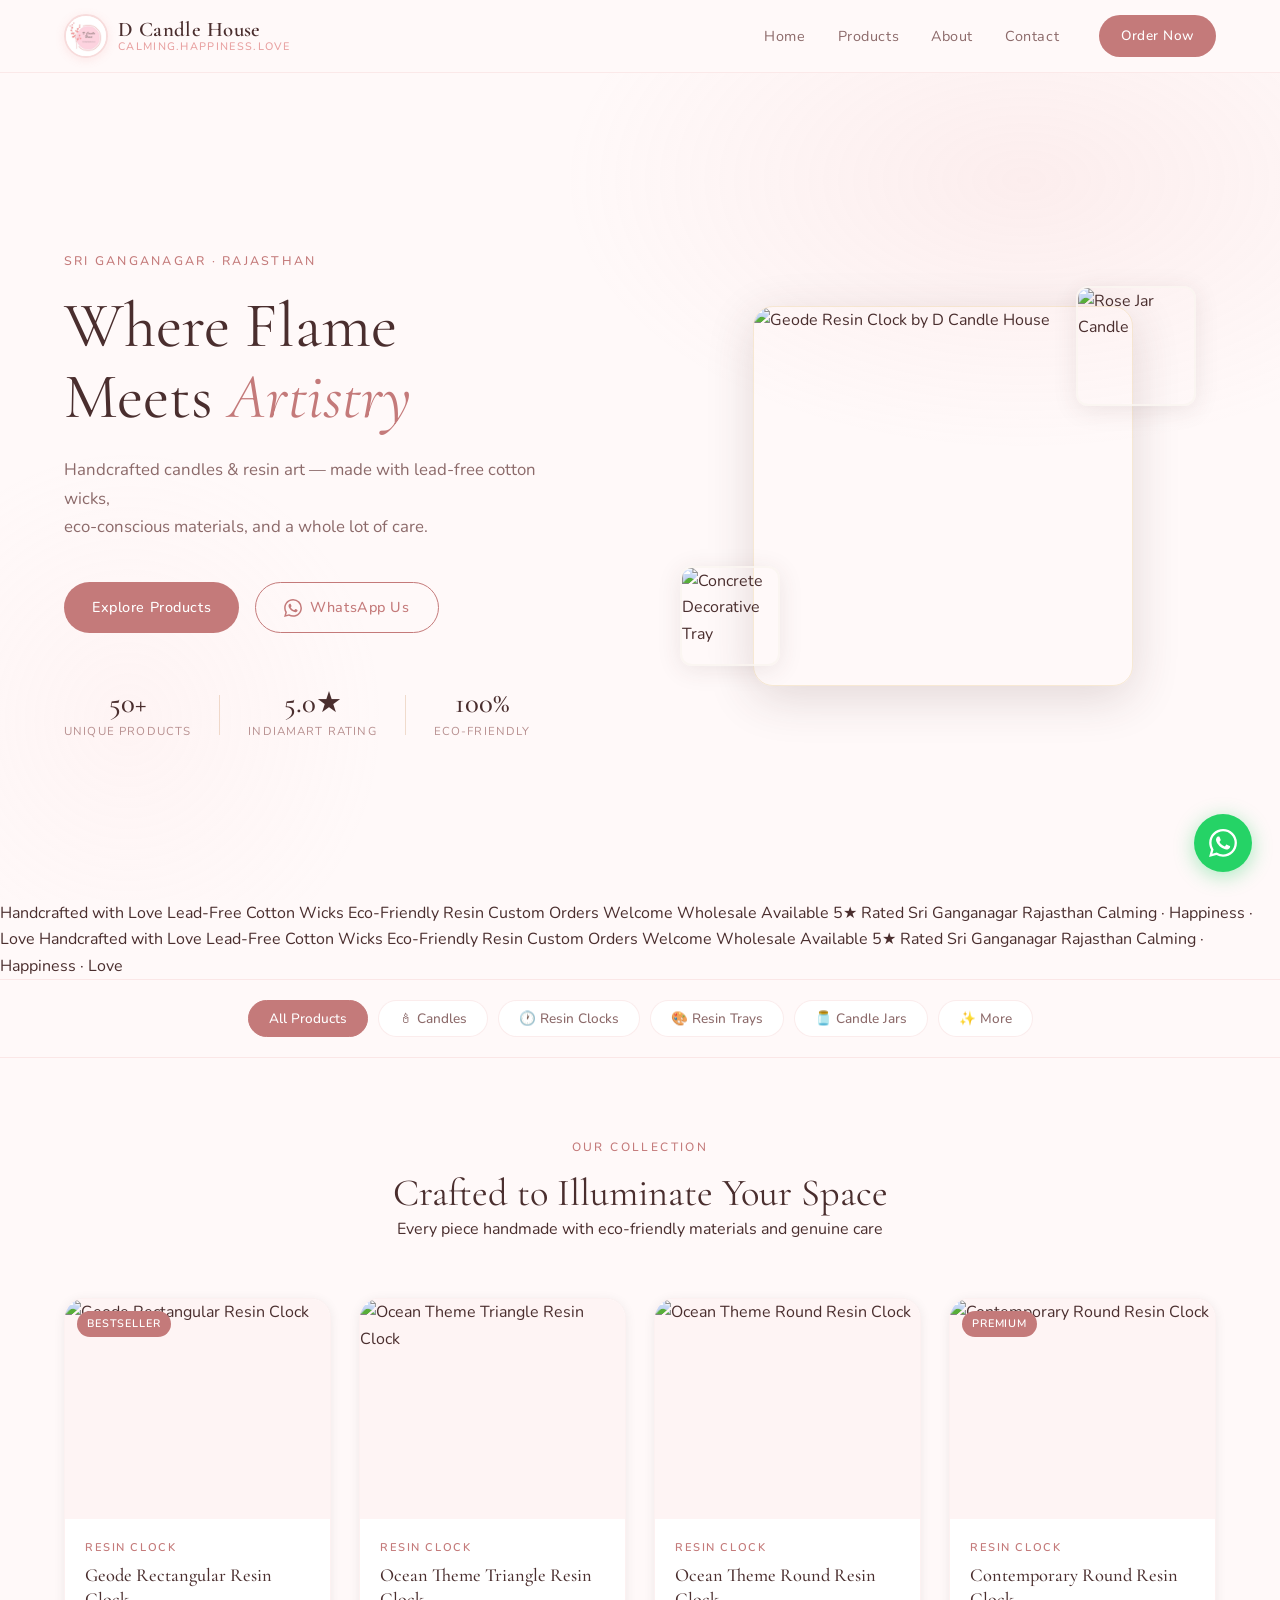
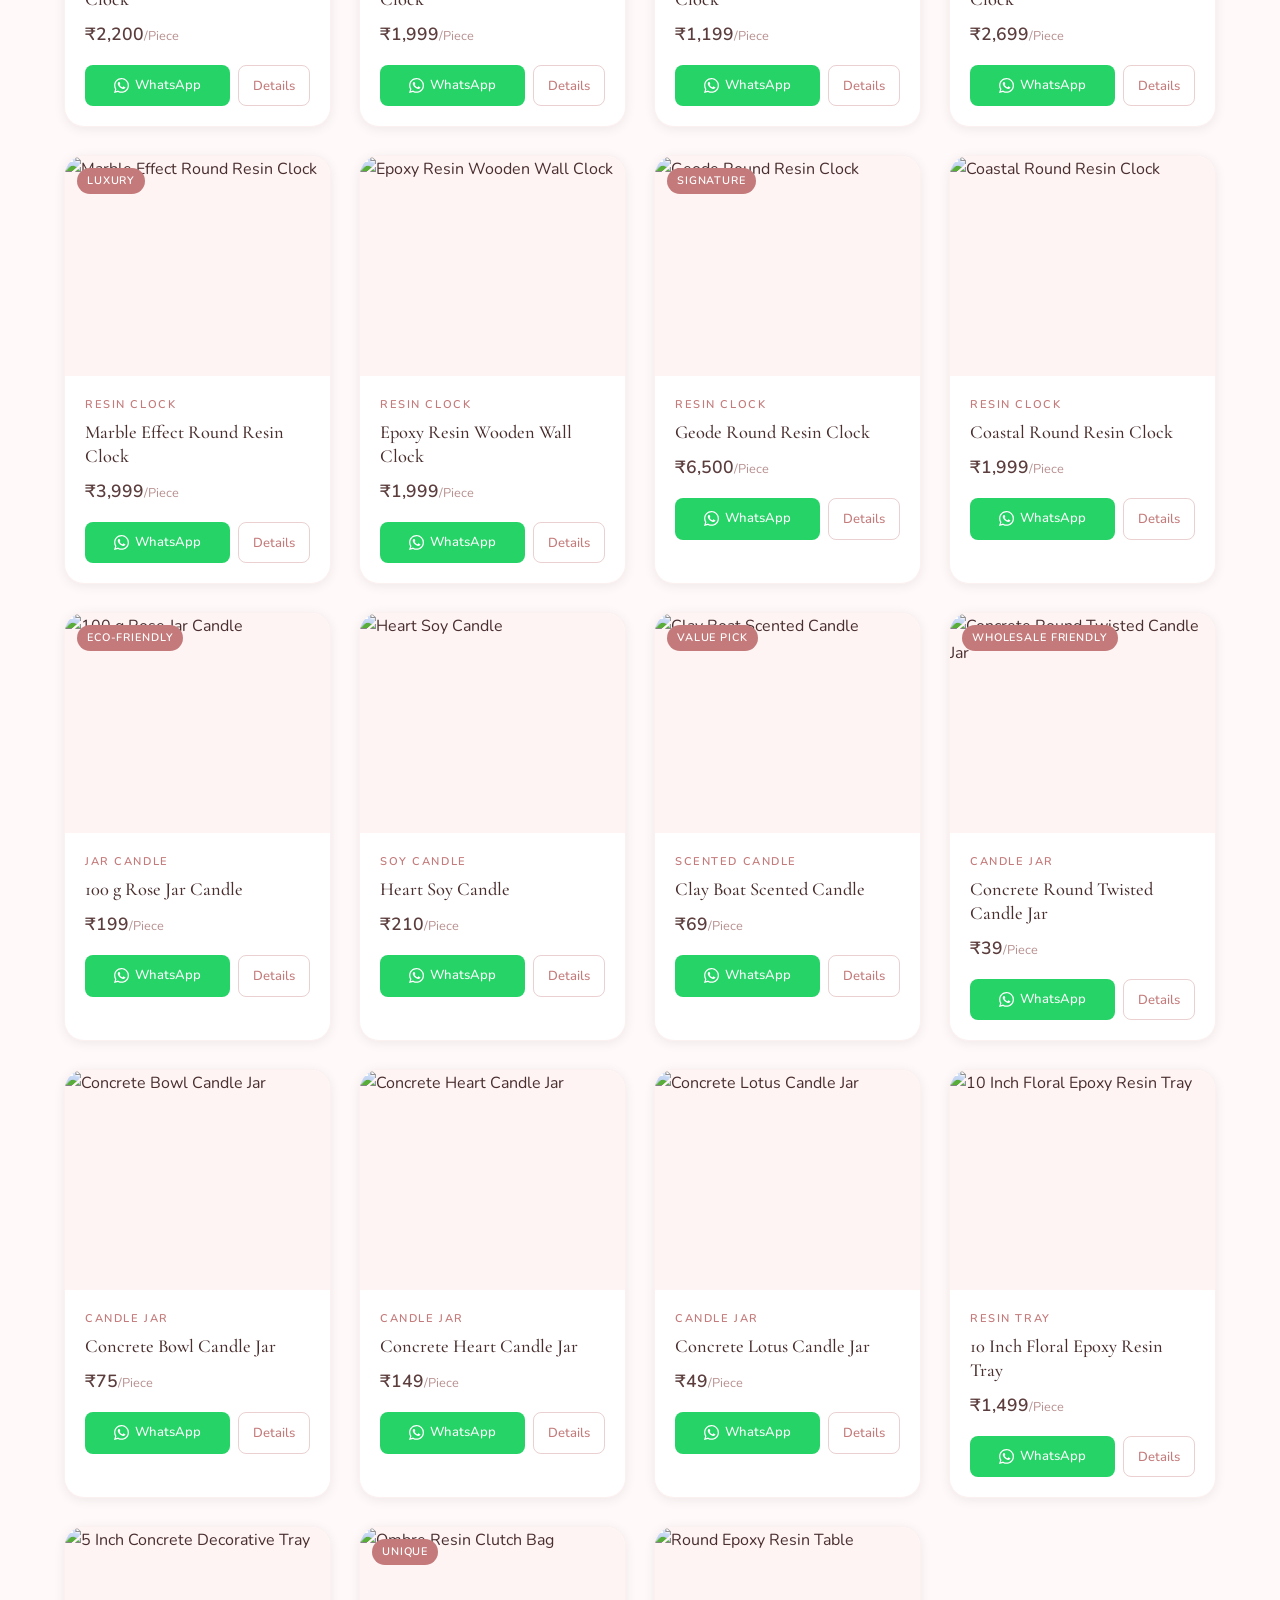
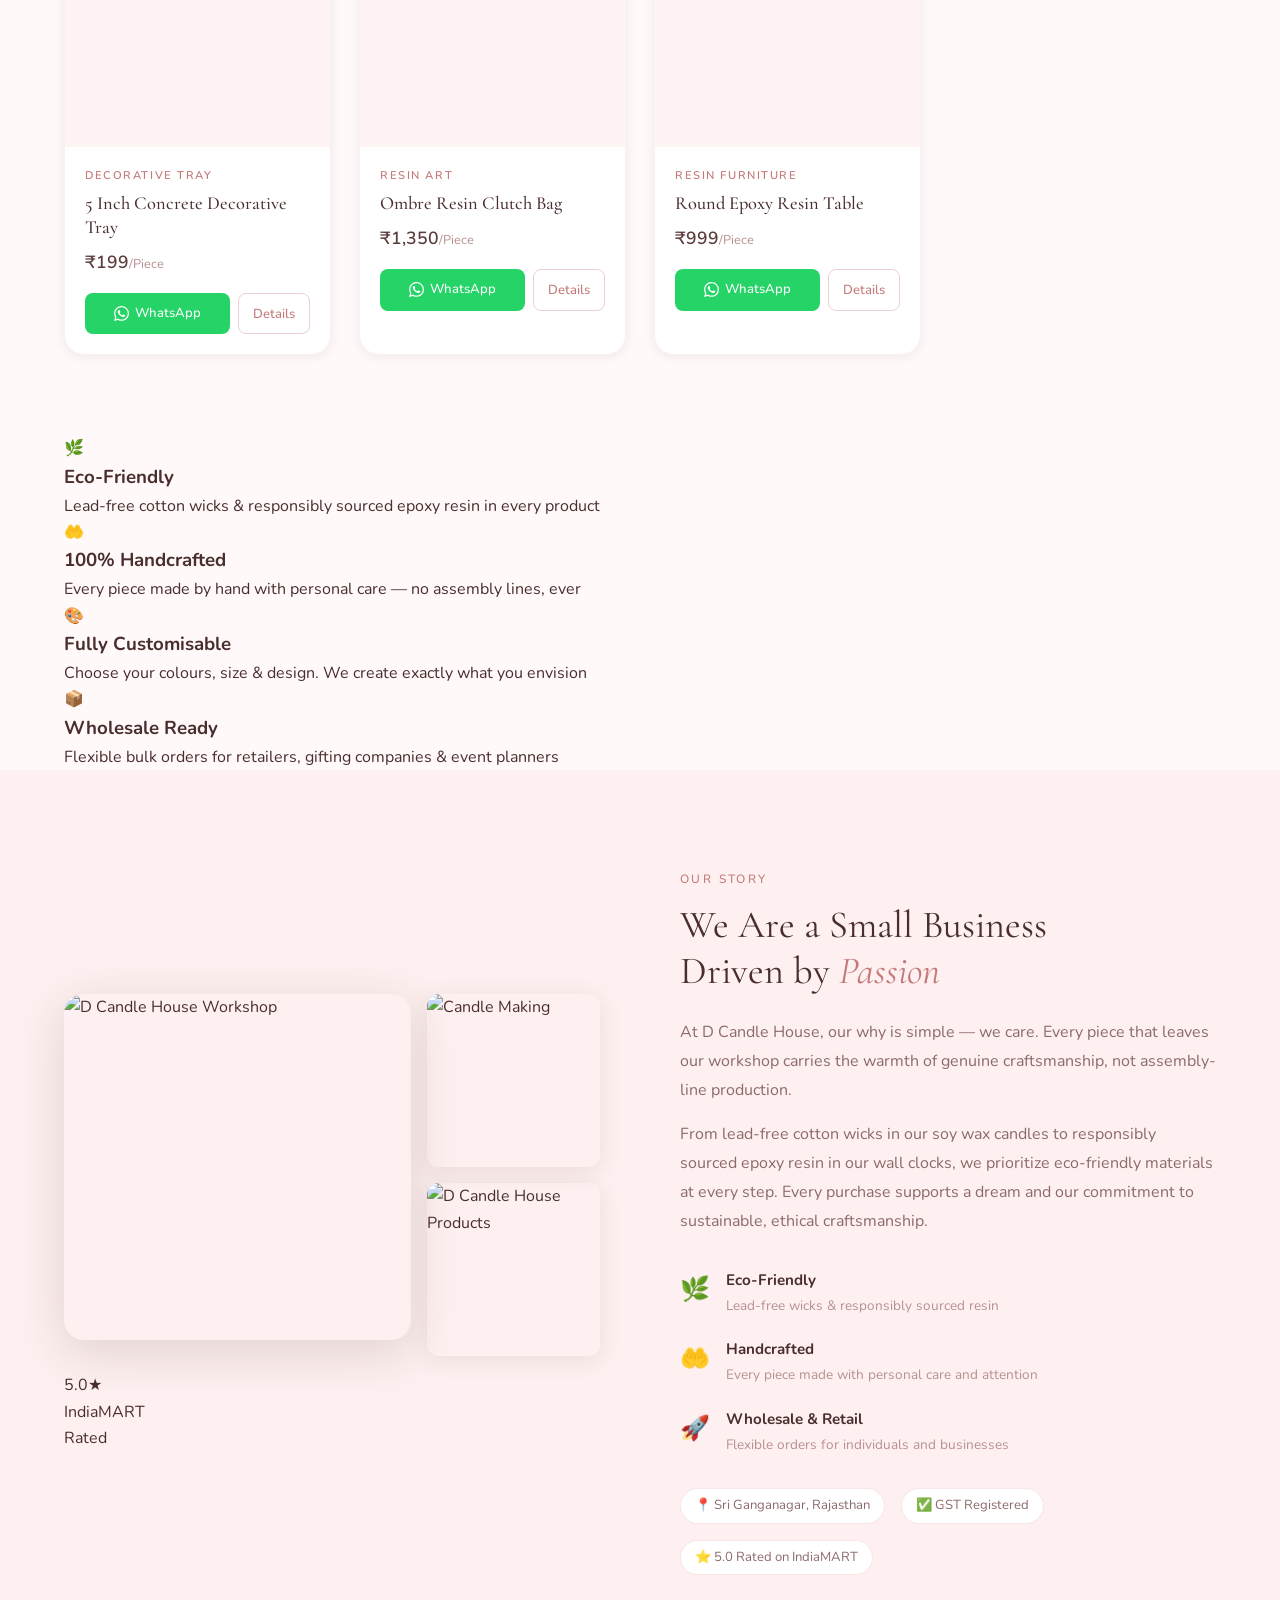
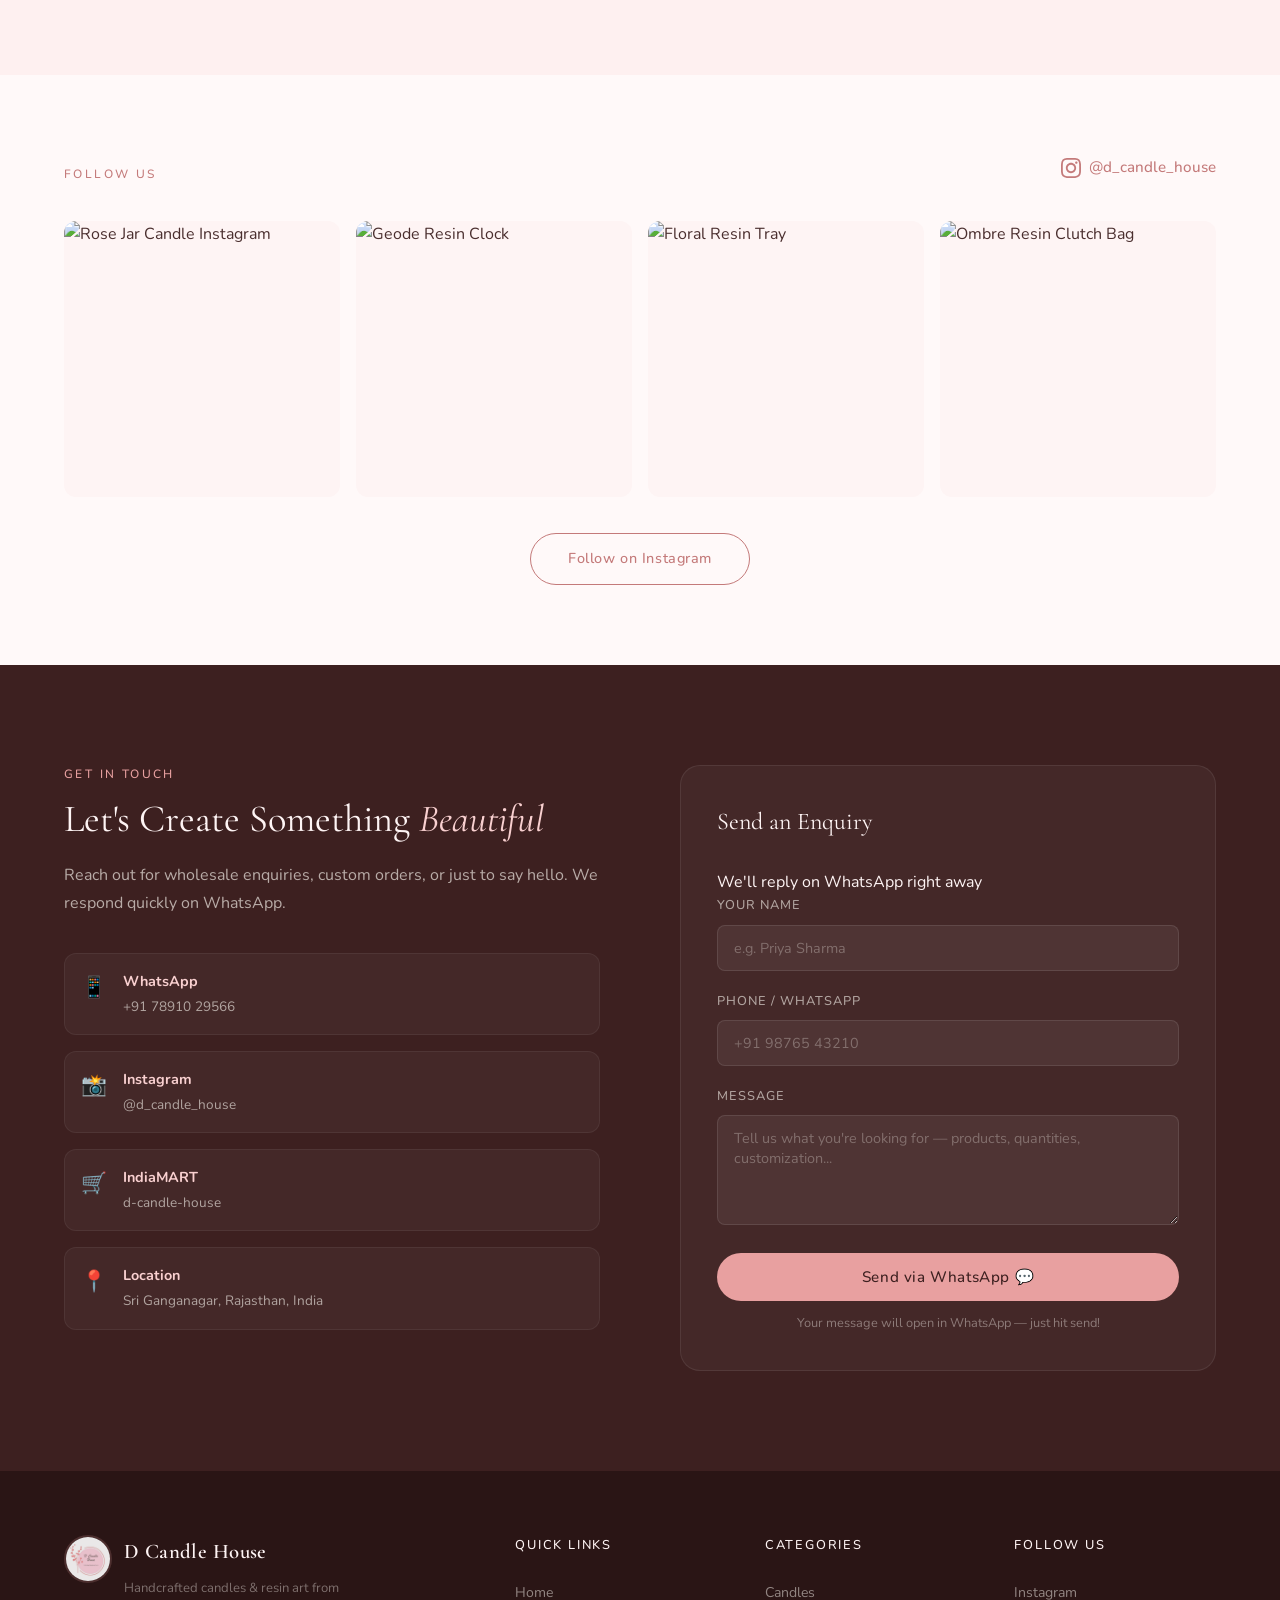
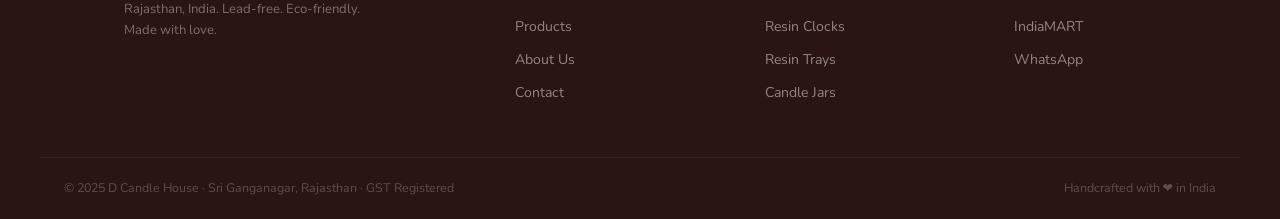
==== commit 3cc7942d: "Add files via upload" ====
--- a/index.html
+++ b/index.html
@@ -160,10 +160,7 @@
       <img src="https://5.imimg.com/data5/WA_9696/Default/2026/1/573555010/OT/FC/TG/260299642/image-250x250.jpeg"
            alt="Concrete Decorative Tray" loading="lazy" width="100" height="100" />
     </div>
-    <div class="hero-badge">
-      <p>🌿 Lead-Free Wicks</p>
-      <span>Eco-Friendly Promise</span>
-    </div>
+
   </div>
 </section>
 
@@ -416,7 +413,7 @@
           <label for="message">Message</label>
           <textarea id="message" name="message" rows="4" required placeholder="Tell us what you're looking for — products, quantities, customization..."></textarea>
         </div>
-        <div id="formSuccess" class="form-success">✅ Opening WhatsApp... We'll respond as soon as possible!</div>
+        <div id="formSuccess" class="form-success" style="display:none;">✅ Opening WhatsApp... We'll respond as soon as possible!</div>
         <button type="submit" class="btn-primary form-submit">Send via WhatsApp 💬</button>
         <p class="form-note">Your message will open in WhatsApp — just hit send!</p>
       </form>
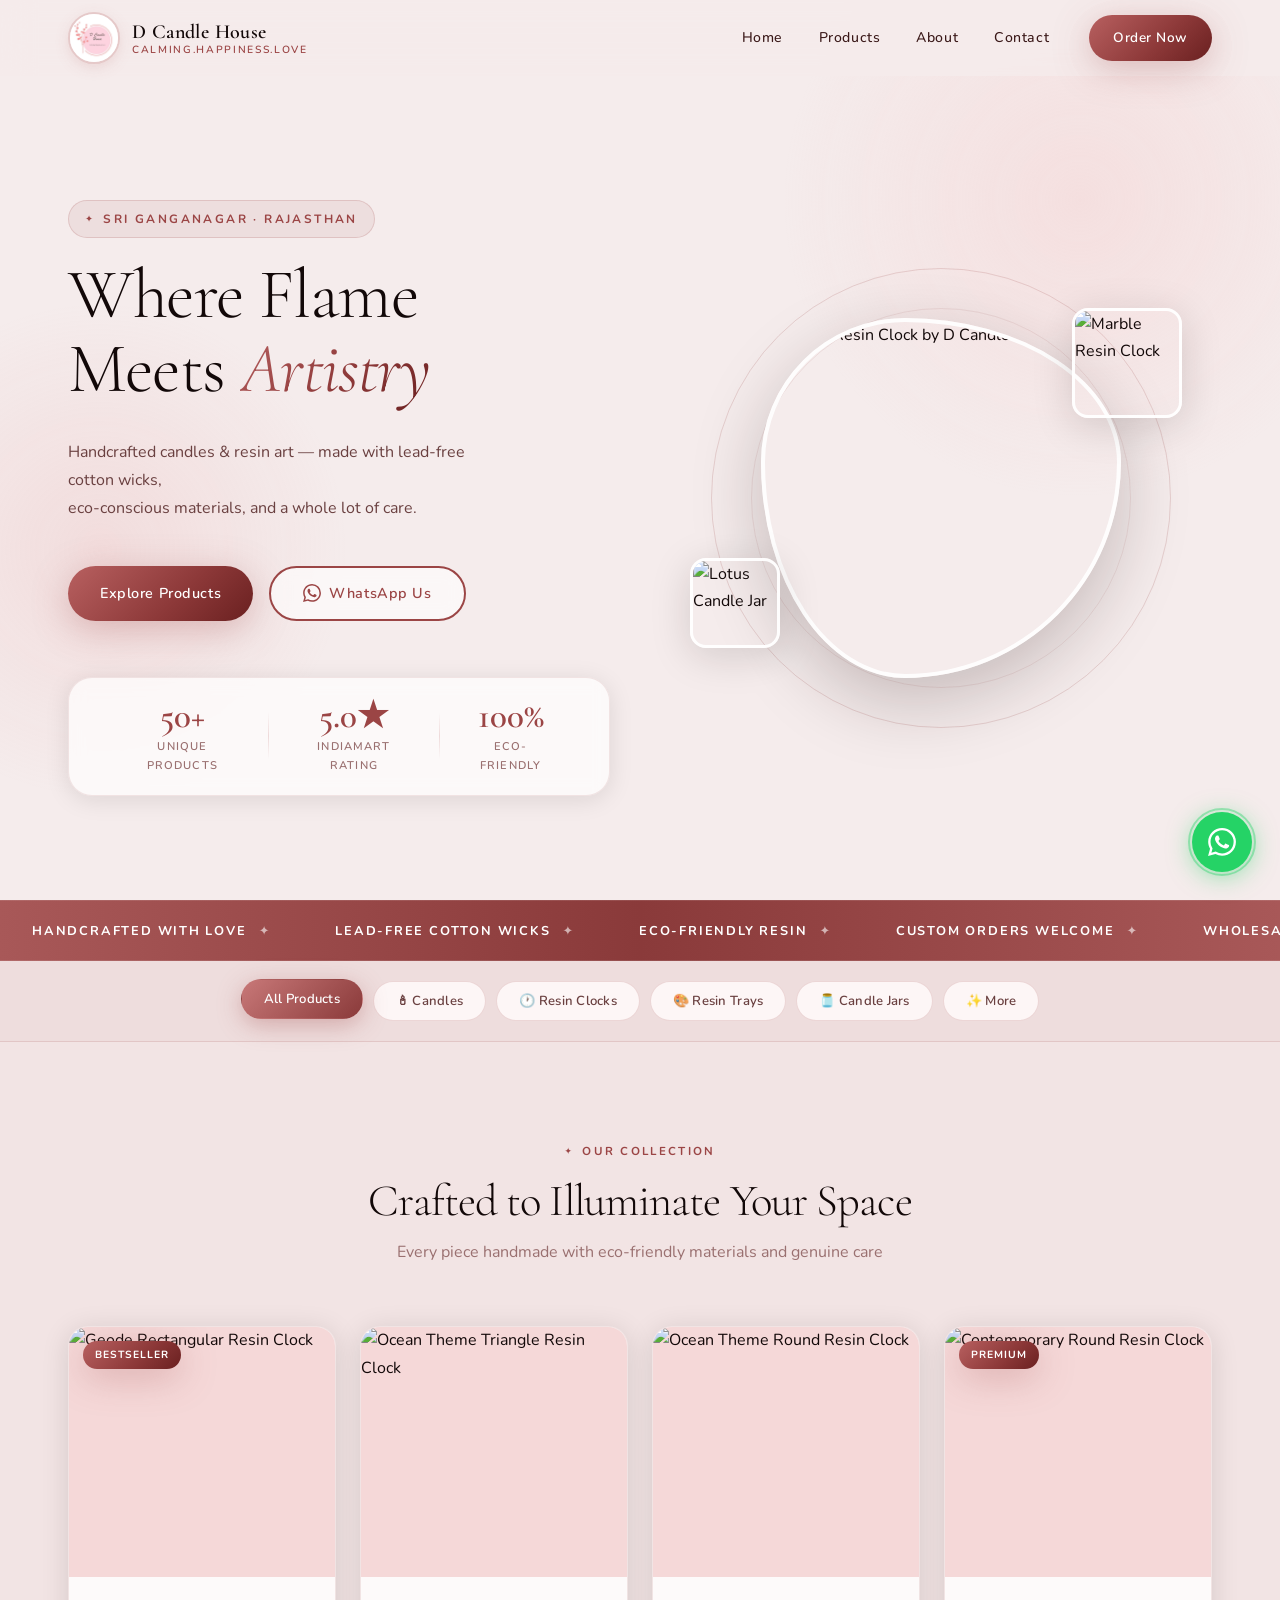
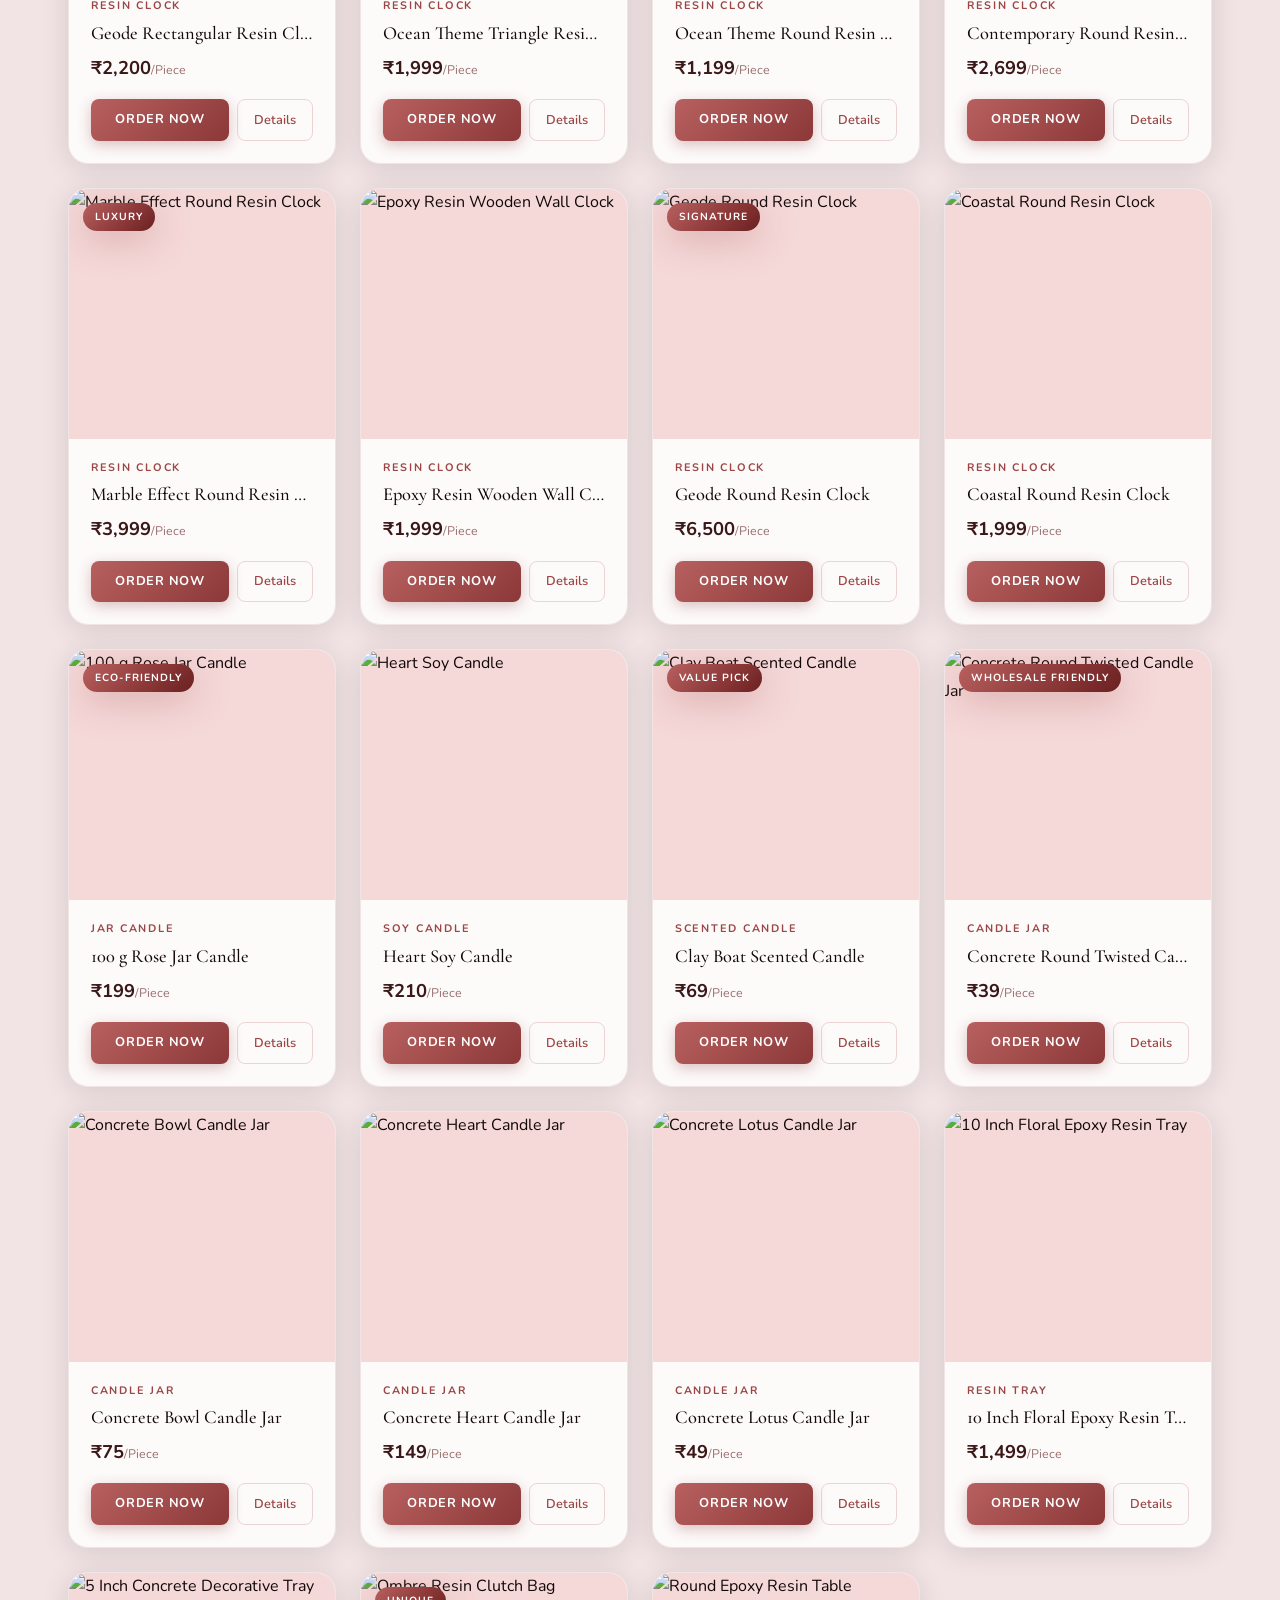
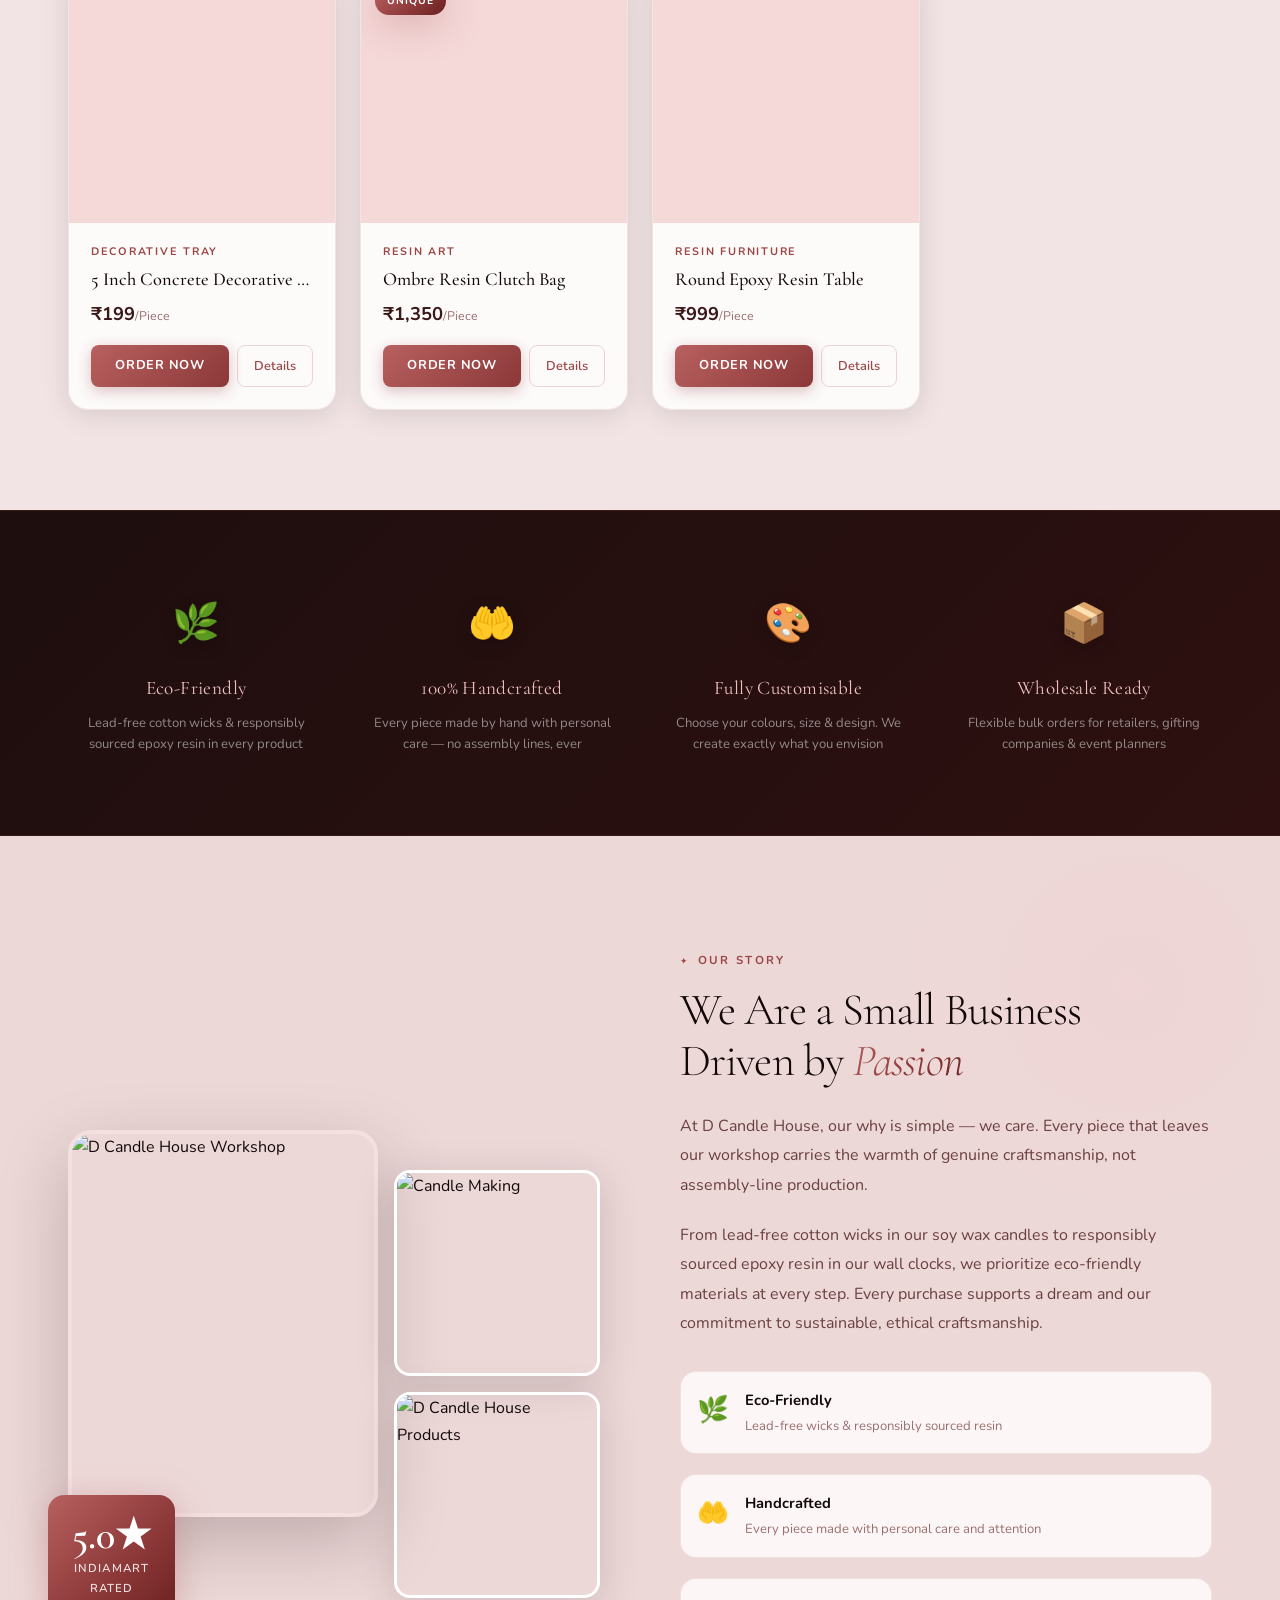
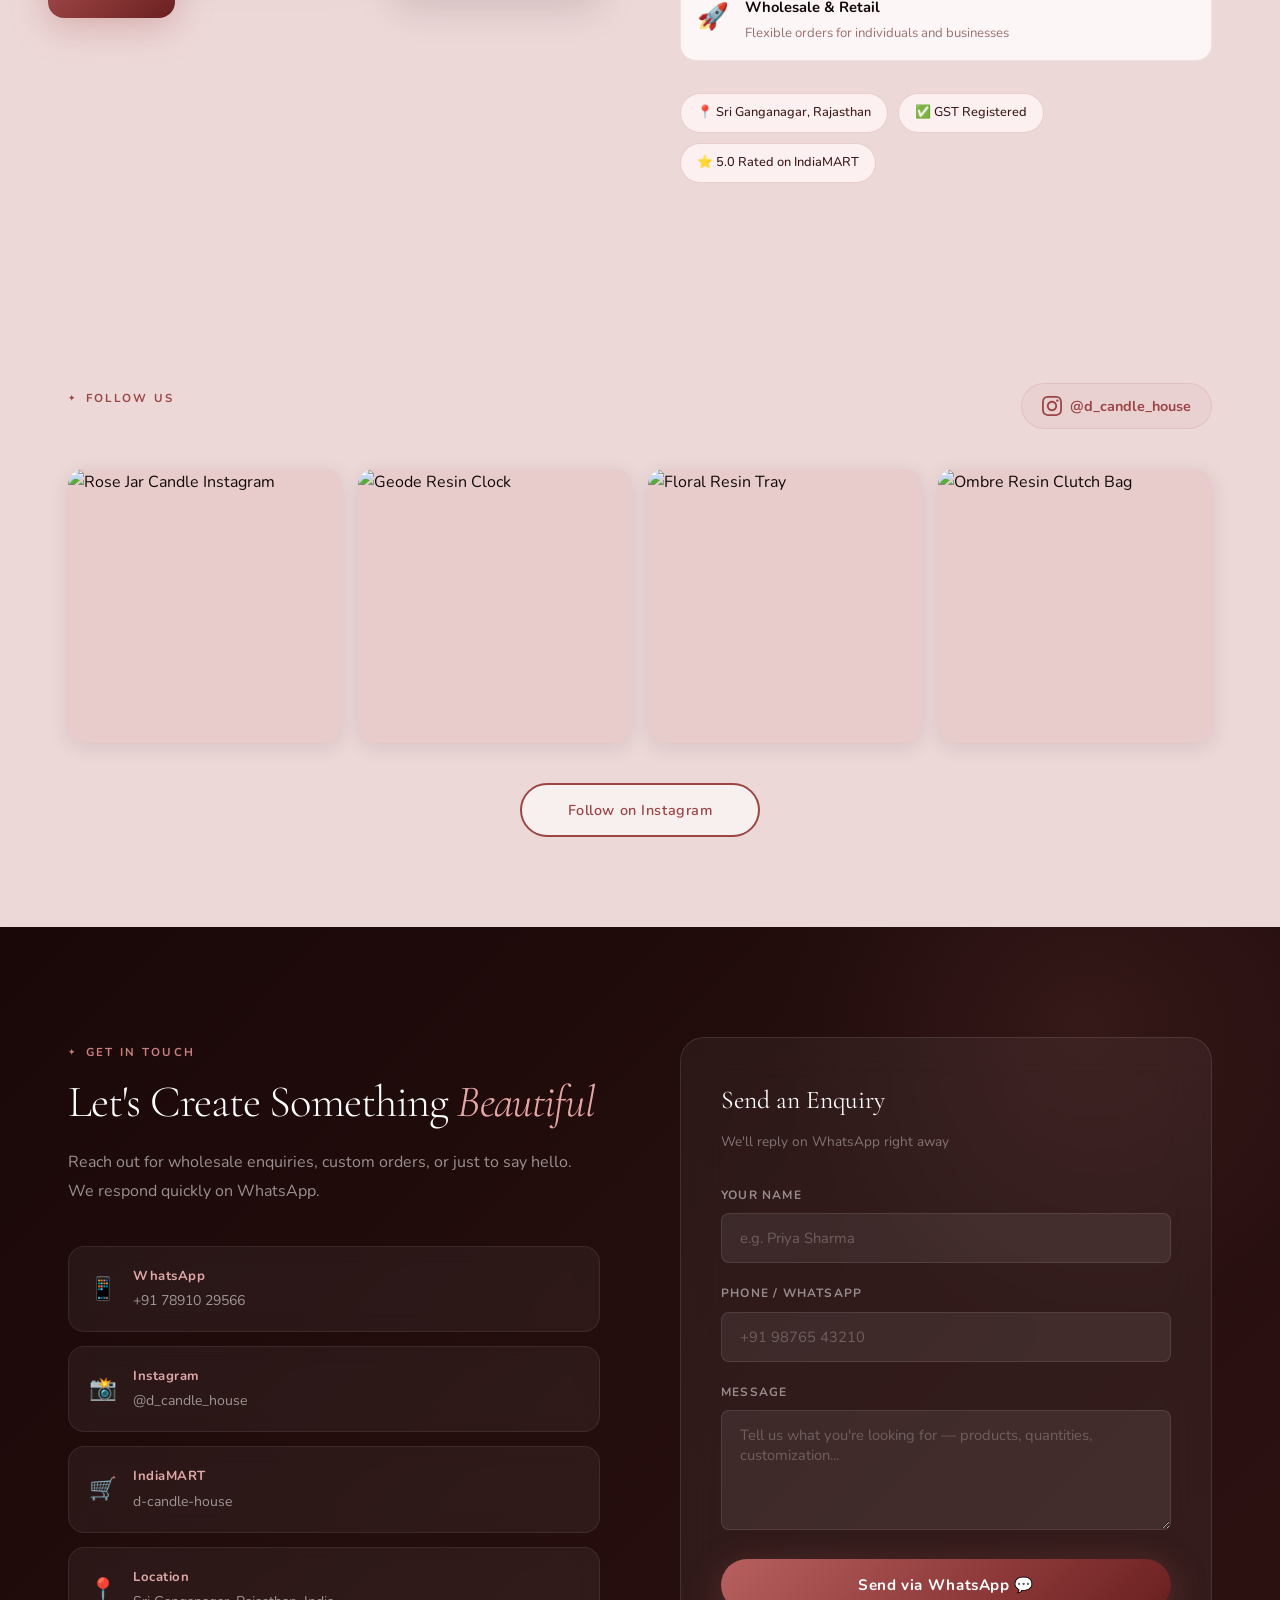
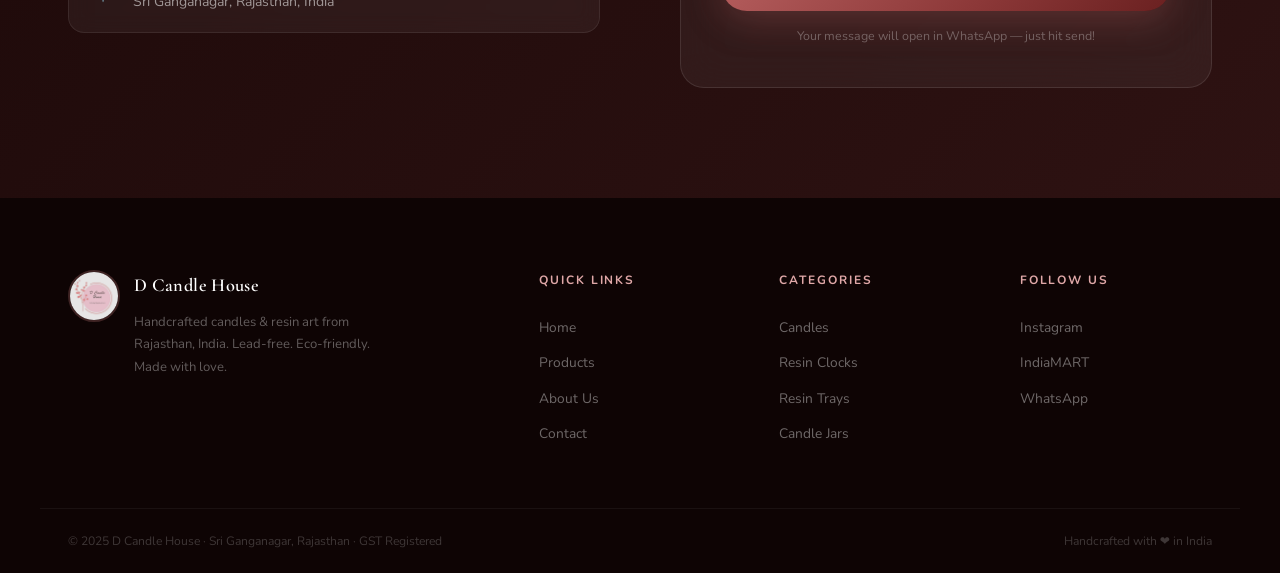
==== commit fa7f5c93: "Premium redesign - dark theme, elegant images, Order Now, anniversary page" ====
--- a/index.html
+++ b/index.html
@@ -149,16 +149,16 @@
     <div class="hero-ring hero-ring-1"></div>
     <div class="hero-ring hero-ring-2"></div>
     <div class="hero-img-wrap">
-      <img src="https://5.imimg.com/data5/WA_9696/Default/2026/1/574302331/YU/DZ/UB/260299642/featuring-delicate-golden-shimmer-suspended-in-a-deep-glossy-black-resin-this-clock-is-giving-off-ma-250x250.jpeg"
-           alt="Geode Resin Clock by D Candle House" loading="eager" width="250" height="250" />
+      <img src="https://5.imimg.com/data5/WA_9696/Default/2026/1/574302331/YU/DZ/UB/260299642/featuring-delicate-golden-shimmer-suspended-in-a-deep-glossy-black-resin-this-clock-is-giving-off-ma-500x500.jpeg"
+           alt="Geode Resin Clock by D Candle House" loading="eager" width="500" height="500" />
     </div>
     <div class="hero-float hero-float-1">
-      <img src="https://5.imimg.com/data5/SELLER/Default/2026/1/573765227/TX/IS/PJ/260299642/bell-shaped-glass-jar-aroma-candle-250x250.png"
-           alt="Rose Jar Candle" loading="lazy" width="120" height="120" />
+      <img src="https://5.imimg.com/data5/SELLER/Default/2026/1/575535208/HR/QV/TA/260299642/image-500x500.jpeg"
+           alt="Marble Resin Clock" loading="lazy" width="500" height="500" />
     </div>
     <div class="hero-float hero-float-2">
-      <img src="https://5.imimg.com/data5/WA_9696/Default/2026/1/573555010/OT/FC/TG/260299642/image-250x250.jpeg"
-           alt="Concrete Decorative Tray" loading="lazy" width="100" height="100" />
+      <img src="https://5.imimg.com/data5/WA_9696/Default/2026/1/575271586/VF/NY/VR/260299642/image-500x500.jpeg"
+           alt="Lotus Candle Jar" loading="lazy" width="500" height="500" />
     </div>
 
   </div>
@@ -272,13 +272,13 @@
   <div class="container about-grid">
     <div class="about-images">
       <div class="about-img-main">
-        <img src="https://5.imimg.com/data5/SELLER/Default/2026/1/575504365/SD/YJ/PP/260299642/s-1000x1000.jpeg"
+        <img src="https://5.imimg.com/data5/SELLER/Default/2026/1/575732109/SU/HP/CN/260299642/resin-clock-500x500.jpeg"
              alt="D Candle House Workshop" loading="lazy" />
       </div>
       <div class="about-img-side">
-        <img src="https://5.imimg.com/data5/SELLER/Default/2026/1/575504494/MZ/MT/FD/260299642/extd-candl-1000x1000.jpeg"
+        <img src="https://5.imimg.com/data5/WA_9696/Default/2026/1/574303523/LT/DL/PW/260299642/image-1767868420-1263-919950269992-500x500.jpeg"
              alt="Candle Making" loading="lazy" />
-        <img src="https://5.imimg.com/data5/SELLER/Default/2026/1/575504940/HY/EV/YG/260299642/dcandlestock-1000x1000.jpeg"
+        <img src="https://5.imimg.com/data5/WA_9696/Default/2026/1/575272239/WU/CC/ZL/260299642/image-500x500.jpeg"
              alt="D Candle House Products" loading="lazy" />
       </div>
       <div class="about-float-card">
--- a/css/style.css
+++ b/css/style.css
@@ -1,62 +1,60 @@
 /* ═══════════════════════════════════════════════
-   D CANDLE HOUSE — Website Styles
-   Colors inspired by the warm amber/cream logo
+   D CANDLE HOUSE — Premium Redesign
+   Soft Pink · Blush · Rose · Warm Taupe
+   Calming.Happiness.Love
    ═══════════════════════════════════════════════ */
 
-/* ═══════════════════════════════════════════════
-   D CANDLE HOUSE — Logo Color Palette
-   Soft Pink · Blush · Warm Taupe · Dusty Rose
-   ═══════════════════════════════════════════════ */
+@import url('https://fonts.googleapis.com/css2?family=Cormorant+Garamond:ital,wght@0,300;0,400;0,500;0,600;1,300;1,400;1,500&family=Nunito:wght@300;400;500;600;700&display=swap');
 
 :root {
-  /* Core brand — from logo */
-  --deep-espresso: #4A2E2E;        /* warm dark taupe/brown — text, nav */
-  --rich-amber: #C47A7A;           /* dusty rose — accents, hover */
-  --warm-gold: #E8A0A0;            /* soft pink — labels, highlights */
-  --pale-gold: #F5C8C8;            /* light blush pink */
-  --cream: #FEF4F4;                /* blush white — backgrounds */
-  --warm-white: #FFF9F9;           /* near white with pink tint */
-  --warm-gray: #8C6A6A;            /* muted rose-taupe — body text */
-  --muted: #B89090;                /* light muted rose */
-  --whatsapp: #25D366;
-
-  /* Logo pink tones */
-  --logo-pink: #E8A0A0;            /* main logo pink */
-  --logo-blush: #F9D0D0;           /* light blush */
-  --logo-deep: #C47A7A;            /* deeper rose */
-  --logo-taupe: #5C3D3D;           /* dark warm taupe */
+  --pink-deep:    #9B4545;
+  --pink-mid:     #B06060;
+  --pink-soft:    #C88080;
+  --pink-light:   #E0A8A8;
+  --blush:        #F5D8D8;
+  --blush-light:  #F9E8E8;
+  --blush-white:  #FCF0F0;
+  --taupe-dark:   #120808;
+  --taupe-mid:    #3A1818;
+  --taupe-light:  #6A4040;
+  --taupe-muted:  #9A7070;
+  --white:        #FFFFFF;
+  --whatsapp:     #25D366;
 
   --font-display: 'Cormorant Garamond', Georgia, serif;
-  --font-body: 'Nunito', system-ui, sans-serif;
-
-  --radius: 12px;
-  --radius-lg: 20px;
-  --shadow: 0 4px 24px rgba(74,46,46,0.10);
-  --shadow-lg: 0 12px 48px rgba(74,46,46,0.16);
-
-  --nav-h: 72px;
+  --font-body:    'Nunito', system-ui, sans-serif;
+
+  --radius-sm:  8px;
+  --radius:     16px;
+  --radius-lg:  24px;
+  --radius-xl:  40px;
+
+  --shadow-sm:  0 2px 16px rgba(30,14,14,0.1);
+  --shadow:     0 8px 40px rgba(30,14,14,0.15);
+  --shadow-lg:  0 24px 70px rgba(30,14,14,0.22);
+  --shadow-pink: 0 8px 36px rgba(168,88,88,0.35);
+
+  --nav-h: 76px;
+
+  --grad-pink: linear-gradient(135deg, #B86060 0%, #8C3838 60%, #6A2020 100%);
+  --grad-blush: linear-gradient(135deg, #FFF9F9 0%, #FEF0F0 100%);
+  --grad-dark: linear-gradient(135deg, #120808 0%, #2A1010 100%);
 }
 
 /* ── Reset ── */
 *, *::before, *::after { box-sizing: border-box; margin: 0; padding: 0; }
-html { scroll-behavior: smooth; }
+html { scroll-behavior: smooth; font-size: 16px; }
 body {
   font-family: var(--font-body);
-  background: var(--warm-white);
-  color: var(--deep-espresso);
-  line-height: 1.65;
+  background: #F5ECEC;
+  color: var(--taupe-dark);
+  line-height: 1.7;
   overflow-x: hidden;
 }
 img { display: block; max-width: 100%; height: auto; object-fit: cover; }
 a { text-decoration: none; color: inherit; }
 button { border: none; cursor: pointer; background: none; font-family: inherit; }
-
-.container {
-  max-width: 1200px;
-  margin: 0 auto;
-  padding: 0 24px;
-}
-
+.container { max-width: 1200px; margin: 0 auto; padding: 0 28px; }
 .desktop-only { display: inline; }
 
 /* ══════════ HEADER ══════════ */
@@ -64,17 +62,21 @@
   position: fixed;
   top: 0; left: 0; right: 0;
   z-index: 100;
-  background: rgba(255, 249, 249, 0.96);
-  backdrop-filter: blur(12px);
-  border-bottom: 1px solid rgba(232,160,160,0.18);
-  transition: box-shadow 0.3s;
-}
-#header.scrolled { box-shadow: var(--shadow); }
+  transition: all 0.4s ease;
+  background: rgba(245,236,236,0.85);
+  backdrop-filter: blur(16px);
+}
+#header.scrolled {
+  background: rgba(240,228,228,0.97);
+  backdrop-filter: blur(20px);
+  box-shadow: 0 4px 30px rgba(196,122,122,0.12);
+  border-bottom: 1px solid rgba(232,160,160,0.2);
+}
 
 .nav-container {
   max-width: 1200px;
   margin: 0 auto;
-  padding: 0 24px;
+  padding: 0 28px;
   height: var(--nav-h);
   display: flex;
   align-items: center;
@@ -84,83 +86,109 @@
 .logo-link {
   display: flex;
   align-items: center;
-  gap: 10px;
+  gap: 12px;
   flex-shrink: 0;
 }
-.logo-flame { font-size: 28px; }
-.logo-text { display: flex; flex-direction: column; line-height: 1.1; }
+.nav-logo-img {
+  width: 52px; height: 52px;
+  border-radius: 50%;
+  object-fit: cover;
+  border: 2px solid rgba(196,122,122,0.3);
+  box-shadow: 0 4px 14px rgba(196,122,122,0.2);
+  transition: transform 0.3s ease, box-shadow 0.3s ease;
+}
+.logo-link:hover .nav-logo-img {
+  transform: scale(1.08) rotate(3deg);
+  box-shadow: var(--shadow-pink);
+}
+.logo-text { display: flex; flex-direction: column; line-height: 1.15; }
 .logo-main {
   font-family: var(--font-display);
-  font-size: 1.3rem;
+  font-size: 1.25rem;
   font-weight: 600;
-  color: var(--deep-espresso);
+  color: var(--taupe-dark);
   letter-spacing: 0.02em;
 }
 .logo-tagline {
-  font-size: 0.68rem;
-  color: var(--logo-pink);
-  letter-spacing: 0.12em;
+  font-size: 0.65rem;
+  color: var(--pink-deep);
+  letter-spacing: 0.16em;
   text-transform: uppercase;
+  font-weight: 600;
+}
+
+.nav-links {
+  display: flex;
+  list-style: none;
+  gap: 36px;
+  margin-left: auto;
+}
+.nav-links a {
+  font-size: 0.88rem;
   font-weight: 500;
-}
-
-.nav-links {
-  display: flex;
-  list-style: none;
-  gap: 32px;
-  margin-left: auto;
-}
-.nav-links a {
-  font-size: 0.9rem;
-  font-weight: 400;
-  color: var(--warm-gray);
+  color: var(--taupe-mid);
   letter-spacing: 0.04em;
+  position: relative;
+  padding-bottom: 4px;
   transition: color 0.2s;
 }
-.nav-links a:hover { color: var(--deep-espresso); }
+.nav-links a::after {
+  content: '';
+  position: absolute;
+  bottom: 0; left: 0;
+  width: 0; height: 2px;
+  background: var(--pink-deep);
+  border-radius: 2px;
+  transition: width 0.3s ease;
+}
+.nav-links a:hover { color: var(--taupe-dark); }
+.nav-links a:hover::after { width: 100%; }
 
 .cta-nav {
-  padding: 10px 22px;
-  background: var(--logo-deep);
-  color: #fff !important;
-  border-radius: 40px;
+  padding: 11px 24px;
+  background: var(--grad-pink);
+  color: white !important;
+  border-radius: var(--radius-xl);
   font-size: 0.85rem;
-  font-weight: 500;
+  font-weight: 600;
   letter-spacing: 0.04em;
-  transition: background 0.2s, transform 0.15s;
+  transition: all 0.3s ease;
+  box-shadow: var(--shadow-pink);
   flex-shrink: 0;
 }
-.cta-nav:hover { background: var(--logo-taupe); transform: translateY(-1px); }
+.cta-nav:hover {
+  transform: translateY(-2px);
+  box-shadow: 0 12px 32px rgba(196,122,122,0.4);
+}
 
 .hamburger {
   display: none;
   flex-direction: column;
   gap: 5px;
   margin-left: auto;
-  padding: 4px;
+  padding: 6px;
 }
 .hamburger span {
-  display: block;
-  width: 24px;
-  height: 2px;
-  background: var(--deep-espresso);
+  display: block; width: 24px; height: 2px;
+  background: var(--taupe-dark);
   border-radius: 2px;
   transition: all 0.3s;
 }
-
 .mobile-menu {
   display: none;
   flex-direction: column;
-  background: var(--warm-white);
-  border-top: 1px solid rgba(181,101,29,0.1);
-  padding: 16px 24px;
+  background: rgba(240,225,225,0.99);
+  backdrop-filter: blur(20px);
+  border-top: 1px solid rgba(232,160,160,0.15);
+  padding: 16px 28px 24px;
   gap: 4px;
 }
 .mobile-link {
-  padding: 12px 0;
+  padding: 13px 0;
   font-size: 1rem;
-  color: var(--deep-espresso);
-  border-bottom: 1px solid rgba(181,101,29,0.07);
+  font-weight: 500;
+  color: var(--taupe-dark);
+  border-bottom: 1px solid rgba(232,160,160,0.1);
 }
 .mobile-menu.open { display: flex; }
 
@@ -169,96 +197,139 @@
   display: inline-flex;
   align-items: center;
   gap: 8px;
-  padding: 14px 28px;
-  background: var(--logo-deep);
-  color: #fff;
-  border-radius: 40px;
+  padding: 14px 32px;
+  background: var(--grad-pink);
+  color: white;
+  border-radius: var(--radius-xl);
   font-size: 0.9rem;
-  font-weight: 500;
+  font-weight: 600;
   letter-spacing: 0.04em;
-  transition: background 0.2s, transform 0.15s, box-shadow 0.2s;
+  transition: all 0.3s ease;
+  box-shadow: var(--shadow-pink);
 }
 .btn-primary:hover {
-  background: var(--logo-taupe);
-  transform: translateY(-2px);
-  box-shadow: 0 8px 24px rgba(196,122,122,0.35);
+  transform: translateY(-3px);
+  box-shadow: 0 16px 40px rgba(196,122,122,0.4);
 }
 
 .btn-outline {
   display: inline-flex;
   align-items: center;
   gap: 8px;
-  padding: 13px 28px;
-  border: 1.5px solid var(--logo-deep);
-  color: var(--logo-deep);
-  border-radius: 40px;
+  padding: 13px 32px;
+  border: 2px solid var(--pink-deep);
+  color: var(--pink-deep);
+  border-radius: var(--radius-xl);
   font-size: 0.9rem;
-  font-weight: 500;
+  font-weight: 600;
   letter-spacing: 0.04em;
-  transition: all 0.2s;
+  transition: all 0.3s ease;
+  backdrop-filter: blur(10px);
+  background: rgba(255,255,255,0.6);
 }
 .btn-outline:hover {
-  background: var(--logo-deep);
-  color: #fff;
-  transform: translateY(-2px);
+  background: var(--pink-deep);
+  color: white;
+  transform: translateY(-3px);
+  box-shadow: var(--shadow-pink);
 }
 
 /* ══════════ HERO ══════════ */
 .hero {
   min-height: 100vh;
   padding-top: var(--nav-h);
+  padding-bottom: 0;
   display: grid;
   grid-template-columns: 1fr 1fr;
   align-items: center;
   gap: 60px;
   max-width: 1200px;
   margin: 0 auto;
-  padding-left: 24px;
-  padding-right: 24px;
+  padding-left: 28px;
+  padding-right: 28px;
   position: relative;
-  overflow: hidden;
-}
-
+}
+
+/* Animated background blobs */
 .hero-bg-texture {
   position: fixed;
   inset: 0;
-  background:
-    radial-gradient(ellipse 60% 50% at 80% 20%, rgba(232,160,160,0.12) 0%, transparent 60%),
-    radial-gradient(ellipse 40% 60% at 10% 80%, rgba(249,208,208,0.10) 0%, transparent 50%);
+  z-index: -1;
+  overflow: hidden;
   pointer-events: none;
-  z-index: -1;
+}
+.hero-bg-texture::before {
+  content: '';
+  position: absolute;
+  width: 600px; height: 600px;
+  background: radial-gradient(circle, rgba(245,200,200,0.35) 0%, transparent 70%);
+  top: -100px; right: -100px;
+  border-radius: 50%;
+  animation: blobFloat1 8s ease-in-out infinite;
+}
+.hero-bg-texture::after {
+  content: '';
+  position: absolute;
+  width: 500px; height: 500px;
+  background: radial-gradient(circle, rgba(232,160,160,0.2) 0%, transparent 70%);
+  bottom: 100px; left: -150px;
+  border-radius: 50%;
+  animation: blobFloat2 10s ease-in-out infinite;
+}
+@keyframes blobFloat1 {
+  0%, 100% { transform: translate(0, 0) scale(1); }
+  33% { transform: translate(30px, -40px) scale(1.05); }
+  66% { transform: translate(-20px, 20px) scale(0.95); }
+}
+@keyframes blobFloat2 {
+  0%, 100% { transform: translate(0, 0) scale(1); }
+  50% { transform: translate(40px, -30px) scale(1.08); }
 }
 
 .hero-content { padding: 80px 0 60px; }
 
 .hero-label {
-  font-size: 0.78rem;
-  font-weight: 500;
-  letter-spacing: 0.18em;
+  display: inline-flex;
+  align-items: center;
+  gap: 8px;
+  font-size: 0.75rem;
+  font-weight: 700;
+  letter-spacing: 0.2em;
   text-transform: uppercase;
-  color: var(--logo-deep);
+  color: var(--pink-deep);
+  background: rgba(155,69,69,0.08);
+  padding: 8px 16px;
+  border-radius: var(--radius-xl);
+  border: 1px solid rgba(155,69,69,0.18);
   margin-bottom: 20px;
-}
+  width: fit-content;
+}
+.hero-label::before { content: '✦'; font-size: 0.6rem; }
 
 .hero-title {
   font-family: var(--font-display);
-  font-size: clamp(3rem, 5vw, 4.8rem);
-  font-weight: 400;
-  line-height: 1.1;
-  color: var(--deep-espresso);
-  margin-bottom: 24px;
+  font-size: clamp(3.4rem, 5.5vw, 5.8rem);
+  font-weight: 300;
+  line-height: 1.05;
+  color: #120808;
+  margin-bottom: 32px;
+  letter-spacing: -0.02em;
 }
 .hero-title em {
   font-style: italic;
-  color: var(--logo-deep);
+  background: var(--grad-pink);
+  -webkit-background-clip: text;
+  -webkit-text-fill-color: transparent;
+  background-clip: text;
 }
 
 .hero-sub {
-  font-size: 1.05rem;
-  color: var(--warm-gray);
-  line-height: 1.7;
-  margin-bottom: 40px;
-  max-width: 480px;
+  font-size: 1rem;
+  color: var(--taupe-light);
+  line-height: 1.75;
+  margin-bottom: 44px;
+  max-width: 420px;
+  font-weight: 400;
 }
 
 .hero-actions {
@@ -271,32 +342,39 @@
 .hero-stats {
   display: flex;
   align-items: center;
-  gap: 28px;
-}
-.stat { text-align: center; }
+  gap: 0;
+  background: rgba(255,255,255,0.7);
+  border-radius: var(--radius-lg);
+  padding: 20px 28px;
+  box-shadow: 0 4px 24px rgba(18,8,8,0.1);
+  border: 1px solid rgba(155,69,69,0.12);
+  width: fit-content;
+  backdrop-filter: blur(8px);
+}
+.stat { text-align: center; padding: 0 24px; }
 .stat-num {
   display: block;
   font-family: var(--font-display);
-  font-size: 1.8rem;
-  font-weight: 500;
-  color: var(--deep-espresso);
+  font-size: 2.2rem;
+  font-weight: 600;
+  color: var(--pink-deep);
   line-height: 1;
 }
 .stat-label {
-  font-size: 0.72rem;
+  font-size: 0.7rem;
   letter-spacing: 0.1em;
   text-transform: uppercase;
-  color: var(--muted);
+  color: var(--taupe-muted);
   margin-top: 4px;
   display: block;
+  font-weight: 600;
 }
 .stat-divider {
-  width: 1px;
-  height: 40px;
-  background: rgba(181,101,29,0.2);
-}
-
-/* Hero Visual */
+  width: 1px; height: 48px;
+  background: linear-gradient(to bottom, transparent, rgba(196,122,122,0.25), transparent);
+}
+
+/* Hero Visual — morphing blob with floating product images */
 .hero-visual {
   position: relative;
   display: flex;
@@ -304,56 +382,96 @@
   align-items: center;
   padding: 80px 0 60px;
 }
+
+/* Decorative rings */
+.hero-ring {
+  position: absolute;
+  border-radius: 50%;
+  border: 1.5px solid rgba(155,69,69,0.18);
+  animation: ringPulse 4s ease-in-out infinite;
+}
+.hero-ring-1 { width: 460px; height: 460px; animation-delay: 0s; }
+.hero-ring-2 { width: 380px; height: 380px; border-color: rgba(155,69,69,0.1); animation-delay: 1s; }
+@keyframes ringPulse {
+  0%, 100% { transform: scale(1); opacity: 0.5; }
+  50% { transform: scale(1.03); opacity: 1; }
+}
+
 .hero-img-wrap {
-  width: 380px;
-  height: 380px;
-  border-radius: var(--radius-lg);
+  width: 360px; height: 360px;
+  border-radius: 40% 60% 60% 40% / 40% 40% 60% 60%;
   overflow: hidden;
   box-shadow: var(--shadow-lg);
-  border: 1px solid rgba(212,168,67,0.2);
-}
-.hero-img-wrap img {
-  width: 100%;
-  height: 100%;
-  object-fit: cover;
-  transition: transform 0.6s ease;
-}
-.hero-img-wrap:hover img { transform: scale(1.04); }
+  border: 4px solid rgba(255,255,255,0.9);
+  animation: morphShape 8s ease-in-out infinite;
+  position: relative;
+  z-index: 2;
+}
+@keyframes morphShape {
+  0%, 100% { border-radius: 40% 60% 60% 40% / 40% 40% 60% 60%; }
+  25%  { border-radius: 60% 40% 40% 60% / 60% 60% 40% 40%; }
+  50%  { border-radius: 50% 50% 60% 40% / 40% 60% 40% 60%; }
+  75%  { border-radius: 40% 60% 40% 60% / 60% 40% 60% 40%; }
+}
+.hero-img-wrap img { width: 100%; height: 100%; object-fit: cover; display: block; }
 
 .hero-float {
   position: absolute;
   border-radius: var(--radius);
   overflow: hidden;
   box-shadow: var(--shadow);
-  border: 2px solid rgba(250,246,240,0.8);
-  animation: float 4s ease-in-out infinite;
+  border: 3px solid rgba(255,255,255,0.95);
+  animation: float 5s ease-in-out infinite;
+  z-index: 3;
 }
 .hero-float img { width: 100%; height: 100%; object-fit: cover; }
-.hero-float-1 {
-  width: 120px; height: 120px;
-  top: 60px; right: 20px;
-  animation-delay: 0s;
-}
-.hero-float-2 {
-  width: 100px; height: 100px;
-  bottom: 80px; left: 10px;
-  animation-delay: 2s;
-}
+.hero-float-1 { width: 110px; height: 110px; top: 70px; right: 30px; animation-delay: 0s; }
+.hero-float-2 { width: 90px; height: 90px; bottom: 90px; left: 20px; animation-delay: 2.5s; }
 @keyframes float {
-  0%, 100% { transform: translateY(0px); }
-  50% { transform: translateY(-10px); }
+  0%, 100% { transform: translateY(0px) rotate(0deg); }
+  50% { transform: translateY(-12px) rotate(2deg); }
+}
+
+/* ══════════ MARQUEE STRIP ══════════ */
+.marquee-strip {
+  background: linear-gradient(90deg, #A85858 0%, #8A3A3A 50%, #A85858 100%);
+  padding: 16px 0;
+  overflow: hidden;
+  white-space: nowrap;
+  border-top: 1px solid rgba(255,255,255,0.1);
+  border-bottom: 1px solid rgba(255,255,255,0.1);
+}
+.marquee-track {
+  display: inline-flex;
+  animation: marquee 20s linear infinite;
+  gap: 0;
+}
+.marquee-item {
+  display: inline-flex;
+  align-items: center;
+  gap: 12px;
+  padding: 0 32px;
+  font-size: 0.8rem;
+  font-weight: 700;
+  letter-spacing: 0.14em;
+  text-transform: uppercase;
+  color: white;
+}
+.marquee-item::after { content: '✦'; opacity: 0.6; }
+@keyframes marquee {
+  from { transform: translateX(0); }
+  to { transform: translateX(-50%); }
 }
 
 /* ══════════ CATEGORIES BAR ══════════ */
 .categories-bar {
-  background: var(--warm-white);
-  border-top: 1px solid rgba(232,160,160,0.2);
-  border-bottom: 1px solid rgba(232,160,160,0.2);
+  background: rgba(238,220,220,0.97);
+  backdrop-filter: blur(16px);
+  border-bottom: 1px solid rgba(155,69,69,0.15);
   padding: 20px 0;
   position: sticky;
   top: var(--nav-h);
   z-index: 50;
-  backdrop-filter: blur(8px);
 }
 .cat-grid {
   display: flex;
@@ -362,184 +480,247 @@
   justify-content: center;
 }
 .cat-pill {
-  padding: 8px 20px;
-  border-radius: 40px;
-  font-size: 0.85rem;
-  font-weight: 500;
-  color: var(--warm-gray);
-  border: 1.5px solid rgba(232,160,160,0.2);
-  background: white;
-  transition: all 0.2s;
+  padding: 10px 22px;
+  border-radius: var(--radius-xl);
+  font-size: 0.82rem;
+  font-weight: 600;
+  color: var(--taupe-light);
+  border: 1.5px solid rgba(155,69,69,0.18);
+  background: #FDF6F6;
+  transition: all 0.25s ease;
   cursor: pointer;
-}
-.cat-pill:hover, .cat-pill.active {
-  border-color: var(--logo-deep);
-  background: var(--logo-deep);
-  color: #fff;
+  letter-spacing: 0.02em;
+}
+.cat-pill:hover {
+  border-color: var(--pink-deep);
+  color: var(--pink-deep);
+  background: rgba(196,122,122,0.06);
+  transform: translateY(-1px);
+}
+.cat-pill.active {
+  background: linear-gradient(135deg, #C87878, #8A3A3A);
+  color: white;
+  border-color: transparent;
+  box-shadow: 0 6px 24px rgba(168,88,88,0.4);
+  transform: translateY(-2px);
+}
+
+/* ══════════ SECTION COMMONS ══════════ */
+.section-label {
+  display: inline-flex;
+  align-items: center;
+  gap: 8px;
+  font-size: 0.72rem;
+  font-weight: 700;
+  letter-spacing: 0.2em;
+  text-transform: uppercase;
+  color: var(--pink-deep);
+  margin-bottom: 14px;
+}
+.section-label::before { content: '✦'; font-size: 0.55rem; }
+.section-title {
+  font-family: var(--font-display);
+  font-size: clamp(2.2rem, 3.5vw, 3.4rem);
+  font-weight: 300;
+  color: var(--taupe-dark);
+  line-height: 1.15;
+  letter-spacing: -0.02em;
+}
+.section-title em {
+  font-style: italic;
+  background: var(--grad-pink);
+  -webkit-background-clip: text;
+  -webkit-text-fill-color: transparent;
+  background-clip: text;
+}
+.section-header { text-align: center; margin-bottom: 60px; }
+.section-header .section-label { display: flex; justify-content: center; }
+.section-subtitle {
+  font-size: 1rem;
+  color: var(--taupe-muted);
+  margin-top: 12px;
+  max-width: 500px;
+  margin-left: auto;
+  margin-right: auto;
 }
 
 /* ══════════ PRODUCTS ══════════ */
 .section-products {
-  padding: 80px 0;
-}
-.section-header {
-  text-align: center;
-  margin-bottom: 56px;
-}
-.section-label {
-  font-size: 0.75rem;
-  font-weight: 500;
-  letter-spacing: 0.2em;
-  text-transform: uppercase;
-  color: var(--logo-deep);
-  margin-bottom: 12px;
-}
-.section-title {
-  font-family: var(--font-display);
-  font-size: clamp(1.8rem, 3vw, 2.8rem);
-  font-weight: 400;
-  color: var(--deep-espresso);
-  line-height: 1.2;
-}
-.section-title em {
-  font-style: italic;
-  color: var(--logo-deep);
+  padding: 100px 0;
+  background: #F2E4E4;
 }
 
 .product-grid {
   display: grid;
-  grid-template-columns: repeat(auto-fill, minmax(260px, 1fr));
-  gap: 28px;
-}
-
-/* Product Card */
+  grid-template-columns: repeat(auto-fill, minmax(240px, 1fr));
+  gap: 24px;
+}
+
 .product-card {
-  background: white;
-  border-radius: var(--radius-lg);
+  background: #FDFAFA;
+  border-radius: 20px;
   overflow: hidden;
-  box-shadow: 0 2px 12px rgba(26,10,0,0.07);
-  border: 1px solid rgba(232,160,160,0.15);
-  transition: transform 0.25s, box-shadow 0.25s;
+  box-shadow: 0 4px 28px rgba(18,8,8,0.12);
+  border: 1px solid rgba(155,69,69,0.12);
+  transition: all 0.35s cubic-bezier(0.34, 1.56, 0.64, 1);
   cursor: pointer;
   animation: fadeInUp 0.5s ease forwards;
   opacity: 0;
+  position: relative;
+}
+.product-card::before {
+  content: '';
+  position: absolute;
+  inset: 0;
+  background: var(--grad-pink);
+  opacity: 0;
+  transition: opacity 0.3s;
+  z-index: 0;
+  border-radius: var(--radius-lg);
 }
 .product-card:hover {
-  transform: translateY(-6px);
-  box-shadow: 0 16px 40px rgba(26,10,0,0.14);
+  transform: translateY(-10px) scale(1.01);
+  box-shadow: var(--shadow-lg), 0 0 0 1px rgba(196,122,122,0.15);
 }
 @keyframes fadeInUp {
-  from { opacity: 0; transform: translateY(20px); }
+  from { opacity: 0; transform: translateY(24px); }
   to { opacity: 1; transform: translateY(0); }
 }
 
 .product-img {
-  width: 100%;
-  height: 220px;
-  background: var(--cream);
+  width: 100%; height: 250px;
+  background: var(--blush);
   overflow: hidden;
   position: relative;
 }
 .product-img img {
-  width: 100%;
-  height: 100%;
+  width: 100%; height: 100%;
   object-fit: cover;
-  transition: transform 0.4s ease;
-}
-.product-card:hover .product-img img { transform: scale(1.06); }
+  transition: transform 0.5s ease;
+}
+.product-card:hover .product-img img { transform: scale(1.08); }
+
+/* Image overlay on hover */
+.product-img::after {
+  content: '👁 View Details';
+  position: absolute;
+  inset: 0;
+  background: rgba(61,32,32,0.5);
+  display: flex;
+  align-items: center;
+  justify-content: center;
+  color: white;
+  font-size: 0.85rem;
+  font-weight: 600;
+  letter-spacing: 0.08em;
+  opacity: 0;
+  transition: opacity 0.3s;
+}
+.product-card:hover .product-img::after { opacity: 1; }
 
 .product-badge {
   position: absolute;
-  top: 12px; left: 12px;
-  background: var(--logo-deep);
-  color: #fff;
+  top: 14px; left: 14px;
+  background: var(--grad-pink);
+  color: white;
+  font-size: 0.65rem;
+  font-weight: 700;
+  letter-spacing: 0.1em;
+  text-transform: uppercase;
+  padding: 5px 12px;
+  border-radius: var(--radius-xl);
+  box-shadow: var(--shadow-pink);
+  z-index: 2;
+}
+
+.product-body {
+  padding: 20px 22px 22px;
+  position: relative;
+  z-index: 1;
+}
+.product-cat {
   font-size: 0.68rem;
-  font-weight: 600;
-  letter-spacing: 0.08em;
+  letter-spacing: 0.16em;
   text-transform: uppercase;
-  padding: 4px 10px;
-  border-radius: 20px;
-}
-
-.product-body { padding: 20px; }
-.product-cat {
-  font-size: 0.7rem;
-  letter-spacing: 0.14em;
-  text-transform: uppercase;
-  color: var(--logo-deep);
-  font-weight: 600;
+  color: var(--pink-deep);
+  font-weight: 700;
   margin-bottom: 6px;
 }
 .product-name {
   font-family: var(--font-display);
   font-size: 1.15rem;
   font-weight: 500;
-  color: var(--deep-espresso);
-  margin-bottom: 8px;
+  color: var(--taupe-dark);
+  margin-bottom: 6px;
   line-height: 1.3;
+  white-space: nowrap;
+  overflow: hidden;
+  text-overflow: ellipsis;
 }
 .product-price {
-  font-size: 1.1rem;
+  font-size: 1.15rem;
+  font-weight: 700;
+  color: var(--taupe-mid);
+  margin-bottom: 16px;
+}
+.product-price span {
+  font-size: 0.78rem;
+  font-weight: 400;
+  color: var(--taupe-muted);
+}
+.product-actions { display: flex; gap: 8px; }
+.product-order {
+  flex: 1;
+  display: flex;
+  align-items: center;
+  justify-content: center;
+  padding: 10px 16px;
+  background: linear-gradient(135deg, #B86060, #8C3838);
+  color: white;
+  border-radius: var(--radius-sm);
+  font-size: 0.8rem;
+  font-weight: 700;
+  letter-spacing: 0.06em;
+  text-transform: uppercase;
+  transition: all 0.25s ease;
+  box-shadow: 0 4px 14px rgba(140,56,56,0.3);
+}
+.product-order:hover {
+  background: linear-gradient(135deg, #9B4545, #6A2020);
+  transform: translateY(-2px);
+  box-shadow: 0 8px 22px rgba(140,56,56,0.45);
+}
+.product-detail {
+  padding: 10px 16px;
+  border: 1.5px solid rgba(196,122,122,0.3);
+  color: var(--pink-deep);
+  border-radius: var(--radius-sm);
+  font-size: 0.8rem;
   font-weight: 600;
-  color: var(--logo-taupe);
-  margin-bottom: 16px;
-}
-.product-price span {
-  font-size: 0.8rem;
-  font-weight: 400;
-  color: var(--muted);
-}
-.product-actions {
-  display: flex;
-  gap: 8px;
-}
-.product-wa {
-  flex: 1;
-  display: flex;
-  align-items: center;
-  justify-content: center;
-  gap: 6px;
-  padding: 10px;
-  background: var(--whatsapp);
+  transition: all 0.2s;
+}
+.product-detail:hover {
+  background: var(--pink-deep);
   color: white;
-  border-radius: 8px;
-  font-size: 0.82rem;
-  font-weight: 500;
-  transition: opacity 0.2s, transform 0.15s;
-}
-.product-wa:hover { opacity: 0.9; transform: translateY(-1px); }
-.product-detail {
-  padding: 10px 14px;
-  border: 1.5px solid rgba(196,122,122,0.35);
-  color: var(--logo-deep);
-  border-radius: 8px;
-  font-size: 0.82rem;
-  font-weight: 500;
-  transition: all 0.2s;
-}
-.product-detail:hover {
-  background: var(--logo-deep);
-  color: white;
-  border-color: var(--logo-deep);
-}
-
-.product-card.hidden { display: none; }
+  border-color: var(--pink-deep);
+  transform: translateY(-1px);
+}
 
 /* ══════════ MODAL ══════════ */
 .modal-overlay {
   position: fixed;
   inset: 0;
-  background: rgba(26,10,0,0.65);
+  background: rgba(61,32,32,0.7);
   z-index: 200;
   display: none;
   align-items: center;
   justify-content: center;
   padding: 24px;
-  backdrop-filter: blur(4px);
+  backdrop-filter: blur(8px);
 }
 .modal-overlay.open { display: flex; }
 .modal-box {
-  background: var(--warm-white);
+  background: white;
   border-radius: var(--radius-lg);
   max-width: 860px;
   width: 100%;
@@ -550,191 +731,290 @@
   position: relative;
   max-height: 90vh;
   overflow-y: auto;
-  animation: modalIn 0.3s ease;
+  animation: modalIn 0.35s cubic-bezier(0.34, 1.56, 0.64, 1);
 }
 @keyframes modalIn {
-  from { opacity: 0; transform: scale(0.96) translateY(10px); }
+  from { opacity: 0; transform: scale(0.9) translateY(20px); }
   to { opacity: 1; transform: scale(1) translateY(0); }
 }
 .modal-close {
-  position: sticky;
-  top: 16px;
-  float: right;
+  position: absolute;
+  top: 16px; right: 16px;
   width: 36px; height: 36px;
   border-radius: 50%;
-  background: rgba(26,10,0,0.08);
-  color: var(--deep-espresso);
+  background: rgba(61,32,32,0.1);
+  color: var(--taupe-dark);
   font-size: 0.9rem;
   display: flex;
   align-items: center;
   justify-content: center;
   cursor: pointer;
   z-index: 10;
-  position: absolute;
-  top: 16px; right: 16px;
-  transition: background 0.2s;
-}
-.modal-close:hover { background: rgba(26,10,0,0.16); }
+  transition: all 0.2s;
+}
+.modal-close:hover { background: var(--pink-deep); color: white; transform: rotate(90deg); }
 .modal-img-wrap {
-  background: var(--cream);
+  background: var(--blush);
   display: flex;
   align-items: center;
   justify-content: center;
   min-height: 340px;
 }
 .modal-img-wrap img {
-  width: 100%;
-  height: 100%;
+  width: 100%; height: 100%;
   object-fit: contain;
   max-height: 400px;
-  padding: 20px;
-}
-.modal-info {
-  padding: 40px 32px;
-}
+  padding: 24px;
+}
+.modal-info { padding: 44px 36px; }
 .modal-category {
-  font-size: 0.72rem;
-  letter-spacing: 0.15em;
+  font-size: 0.68rem;
+  letter-spacing: 0.18em;
   text-transform: uppercase;
-  color: var(--logo-deep);
-  font-weight: 600;
+  color: var(--pink-deep);
+  font-weight: 700;
   margin-bottom: 8px;
 }
 .modal-title {
   font-family: var(--font-display);
-  font-size: 1.8rem;
+  font-size: 1.9rem;
   font-weight: 500;
-  color: var(--deep-espresso);
+  color: var(--taupe-dark);
   margin-bottom: 12px;
   line-height: 1.2;
 }
 .modal-price {
-  font-size: 1.5rem;
-  font-weight: 600;
-  color: var(--logo-taupe);
+  font-size: 1.6rem;
+  font-weight: 700;
+  color: var(--taupe-mid);
+  margin-bottom: 24px;
+}
+.modal-specs {
+  display: flex;
+  flex-direction: column;
+  gap: 8px;
   margin-bottom: 20px;
-}
-.modal-specs {
-  display: flex;
-  flex-direction: column;
-  gap: 6px;
-  margin-bottom: 20px;
-  padding: 16px;
-  background: var(--cream);
+  padding: 18px;
+  background: #EDD0D0;
   border-radius: var(--radius);
-}
-.modal-specs .spec-row {
+  border: 1px solid rgba(155,69,69,0.15);
+}
+.spec-row {
   display: flex;
   justify-content: space-between;
   font-size: 0.85rem;
-}
-.modal-specs .spec-row strong {
-  color: var(--warm-gray);
-  font-weight: 500;
-}
-.modal-specs .spec-row span { color: var(--deep-espresso); font-weight: 400; }
+  padding-bottom: 8px;
+  border-bottom: 1px solid rgba(232,160,160,0.1);
+}
+.spec-row:last-child { border-bottom: none; padding-bottom: 0; }
+.spec-row strong { color: var(--taupe-muted); font-weight: 600; }
+.spec-row span { color: var(--taupe-dark); font-weight: 500; }
 .modal-desc {
   font-size: 0.9rem;
-  color: var(--warm-gray);
-  line-height: 1.7;
+  color: var(--taupe-light);
+  line-height: 1.75;
   margin-bottom: 28px;
 }
 .modal-actions { display: flex; gap: 10px; flex-wrap: wrap; }
-.modal-wa { background: var(--whatsapp); border-color: transparent; }
-.modal-wa:hover { background: #1fb355; }
+.modal-wa { background: linear-gradient(135deg, #B86060, #8C3838) !important; box-shadow: 0 6px 20px rgba(140,56,56,0.35); }
+.modal-wa:hover { background: linear-gradient(135deg, #9B4545, #6A2020) !important; transform: translateY(-2px); }
+
+/* ══════════ WHY US STRIP ══════════ */
+.why-us {
+  background: linear-gradient(135deg, #1E0E0E 0%, #2E1010 100%);
+  padding: 80px 0;
+  border-top: 1px solid rgba(168,88,88,0.15);
+  border-bottom: 1px solid rgba(168,88,88,0.15);
+}
+.why-grid {
+  display: grid;
+  grid-template-columns: repeat(4, 1fr);
+  gap: 40px;
+  text-align: center;
+}
+.why-item { }
+.why-icon {
+  font-size: 2.4rem;
+  margin-bottom: 16px;
+  display: block;
+  filter: drop-shadow(0 4px 8px rgba(0,0,0,0.2));
+}
+.why-title {
+  font-family: var(--font-display);
+  font-size: 1.2rem;
+  font-weight: 400;
+  color: #F0C0C0;
+  margin-bottom: 8px;
+  letter-spacing: 0.02em;
+}
+.why-desc {
+  font-size: 0.82rem;
+  color: rgba(255,255,255,0.5);
+  line-height: 1.6;
+}
 
 /* ══════════ ABOUT ══════════ */
 .section-about {
-  padding: 100px 0;
-  background: #FEF0F0;
-}
+  padding: 110px 0;
+  background: #EDD8D8;
+  position: relative;
+  overflow: hidden;
+}
+.section-about::before {
+  content: '';
+  position: absolute;
+  width: 500px; height: 500px;
+  background: radial-gradient(circle, rgba(245,200,200,0.2) 0%, transparent 70%);
+  top: -100px; right: -100px;
+  border-radius: 50%;
+}
+
 .about-grid {
   display: grid;
   grid-template-columns: 1fr 1fr;
   gap: 80px;
   align-items: center;
+  position: relative;
 }
 .about-images {
   display: grid;
-  grid-template-columns: 2fr 1fr;
+  grid-template-columns: 3fr 2fr;
   gap: 16px;
+  position: relative;
 }
 .about-img-main {
   border-radius: var(--radius-lg);
   overflow: hidden;
-  aspect-ratio: 1;
+  aspect-ratio: 4/5;
   box-shadow: var(--shadow-lg);
+  border: 4px solid #F5E0E0;
 }
 .about-img-main img { width: 100%; height: 100%; object-fit: cover; }
 .about-img-side {
   display: flex;
   flex-direction: column;
   gap: 16px;
+  padding-top: 40px;
 }
 .about-img-side img {
   border-radius: var(--radius);
   aspect-ratio: 1;
   object-fit: cover;
   box-shadow: var(--shadow);
-}
-
-.about-content { }
+  border: 3px solid white;
+}
+
+/* Floating stat card */
+.about-float-card {
+  position: absolute;
+  bottom: -20px; left: -20px;
+  background: var(--grad-pink);
+  color: white;
+  border-radius: var(--radius);
+  padding: 20px 24px;
+  box-shadow: var(--shadow-pink);
+  text-align: center;
+  z-index: 5;
+}
+.about-float-card .num {
+  font-family: var(--font-display);
+  font-size: 2.5rem;
+  font-weight: 600;
+  line-height: 1;
+}
+.about-float-card .lbl {
+  font-size: 0.72rem;
+  font-weight: 600;
+  letter-spacing: 0.1em;
+  text-transform: uppercase;
+  opacity: 0.85;
+  margin-top: 4px;
+}
+
 .about-content .section-title { text-align: left; margin-bottom: 24px; }
-.about-content .section-label { text-align: left; }
+.about-content .section-label { display: inline-flex; }
 .about-text {
-  color: var(--warm-gray);
-  line-height: 1.8;
-  margin-bottom: 16px;
+  color: var(--taupe-light);
+  line-height: 1.85;
+  margin-bottom: 20px;
 }
 .about-values { margin: 32px 0; display: flex; flex-direction: column; gap: 20px; }
-.value-item { display: flex; gap: 16px; align-items: flex-start; }
-.value-icon { font-size: 1.5rem; flex-shrink: 0; margin-top: 2px; }
-.value-item strong { font-size: 0.95rem; color: var(--deep-espresso); display: block; margin-bottom: 2px; }
-.value-item p { font-size: 0.85rem; color: var(--muted); }
+.value-item {
+  display: flex;
+  gap: 16px;
+  align-items: flex-start;
+  padding: 16px;
+  background: #FDF6F6;
+  border-radius: var(--radius);
+  border: 1px solid rgba(155,69,69,0.12);
+  transition: all 0.3s;
+}
+.value-item:hover {
+  box-shadow: 0 8px 32px rgba(30,14,14,0.1);
+  border-color: rgba(168,88,88,0.3);
+  transform: translateX(6px);
+}
+.value-icon { font-size: 1.6rem; flex-shrink: 0; }
+.value-item strong {
+  font-size: 0.92rem;
+  color: var(--taupe-dark);
+  display: block;
+  margin-bottom: 2px;
+  font-weight: 700;
+}
+.value-item p { font-size: 0.82rem; color: var(--taupe-muted); }
 .about-meta {
   display: flex;
   flex-wrap: wrap;
-  gap: 16px;
+  gap: 10px;
   margin-top: 32px;
 }
 .about-meta span {
-  font-size: 0.82rem;
-  color: var(--warm-gray);
-  background: white;
-  padding: 6px 14px;
-  border-radius: 20px;
-  border: 1px solid rgba(232,160,160,0.25);
-}
-
-/* ══════════ INSTAGRAM STRIP ══════════ */
+  font-size: 0.8rem;
+  color: var(--taupe-mid);
+  background: #FDF0F0;
+  padding: 8px 16px;
+  border-radius: var(--radius-xl);
+  border: 1.5px solid rgba(155,69,69,0.2);
+  font-weight: 500;
+}
+
+/* ══════════ INSTAGRAM ══════════ */
 .insta-strip {
-  padding: 80px 0;
-  background: var(--warm-white);
+  padding: 90px 0;
+  background: #EDD8D8;
 }
 .insta-header {
   display: flex;
-  align-items: baseline;
+  align-items: center;
   justify-content: space-between;
-  margin-bottom: 36px;
+  margin-bottom: 40px;
   flex-wrap: wrap;
-  gap: 16px;
-}
-.insta-header .section-label { margin-bottom: 0; }
+  gap: 20px;
+}
 .insta-handle {
   display: flex;
   align-items: center;
   gap: 8px;
-  font-size: 0.95rem;
-  font-weight: 500;
-  color: var(--logo-deep);
-  transition: color 0.2s;
-}
-.insta-handle:hover { color: var(--logo-taupe); }
+  font-size: 0.9rem;
+  font-weight: 700;
+  color: var(--pink-deep);
+  background: rgba(196,122,122,0.08);
+  padding: 10px 20px;
+  border-radius: var(--radius-xl);
+  border: 1.5px solid rgba(196,122,122,0.2);
+  transition: all 0.2s;
+}
+.insta-handle:hover {
+  background: var(--pink-deep);
+  color: white;
+  transform: translateY(-2px);
+}
 .insta-grid {
   display: grid;
   grid-template-columns: repeat(4, 1fr);
   gap: 16px;
-  margin-bottom: 36px;
+  margin-bottom: 40px;
 }
 .insta-tile {
   border-radius: var(--radius);
@@ -742,14 +1022,14 @@
   aspect-ratio: 1;
   position: relative;
   cursor: pointer;
-  background: var(--cream);
-}
-.insta-tile img { width: 100%; height: 100%; object-fit: cover; transition: transform 0.4s; }
-.insta-tile:hover img { transform: scale(1.06); }
+  background: #E8CCCC;
+  box-shadow: 0 4px 20px rgba(18,8,8,0.1);
+}
+.insta-tile img { width: 100%; height: 100%; object-fit: cover; transition: transform 0.5s; }
+.insta-tile:hover img { transform: scale(1.08); }
 .insta-overlay {
-  position: absolute;
-  inset: 0;
-  background: rgba(26,10,0,0.45);
+  position: absolute; inset: 0;
+  background: linear-gradient(to top, rgba(61,32,32,0.6), rgba(196,122,122,0.3));
   display: flex;
   align-items: center;
   justify-content: center;
@@ -757,152 +1037,188 @@
   transition: opacity 0.3s;
 }
 .insta-tile:hover .insta-overlay { opacity: 1; }
-.insta-follow-btn { display: block; margin: 0 auto; text-align: center; max-width: 220px; }
+.insta-follow-btn { display: block; margin: 0 auto; text-align: center; max-width: 240px; }
 
 /* ══════════ CONTACT ══════════ */
 .section-contact {
-  padding: 100px 0;
-  background: #3D2020;
-  color: var(--cream);
+  padding: 110px 0;
+  background: linear-gradient(135deg, #1A0808 0%, #2E1212 100%);
+  position: relative;
+  overflow: hidden;
+}
+.section-contact::before {
+  content: '';
+  position: absolute;
+  width: 600px; height: 600px;
+  background: radial-gradient(circle, rgba(196,122,122,0.1) 0%, transparent 70%);
+  top: -200px; right: -100px;
+  border-radius: 50%;
 }
 .contact-grid {
   display: grid;
   grid-template-columns: 1fr 1fr;
   gap: 80px;
   align-items: start;
-}
-.contact-info .section-label { color: var(--warm-gold); }
-.contact-info .section-title { color: var(--cream); text-align: left; margin-bottom: 20px; }
-.contact-info em { color: var(--logo-blush); }
-.contact-text { color: rgba(250,246,240,0.65); margin-bottom: 36px; line-height: 1.7; }
-.contact-items { display: flex; flex-direction: column; gap: 16px; }
+  position: relative;
+}
+.contact-info .section-label { color: var(--pink-soft); }
+.contact-info .section-title { color: white; text-align: left; margin-bottom: 20px; }
+.contact-info em { -webkit-text-fill-color: var(--pink-light); }
+.contact-text { color: rgba(255,255,255,0.55); margin-bottom: 40px; line-height: 1.8; }
+.contact-items { display: flex; flex-direction: column; gap: 14px; }
 .contact-item {
   display: flex;
-  align-items: flex-start;
+  align-items: center;
   gap: 16px;
-  padding: 16px;
+  padding: 18px 20px;
   border-radius: var(--radius);
-  background: rgba(255,255,255,0.04);
-  border: 1px solid rgba(255,255,255,0.06);
-  transition: background 0.2s;
-}
-.contact-item:hover { background: rgba(232,160,160,0.08); }
-.contact-icon { font-size: 1.3rem; flex-shrink: 0; }
-.contact-item strong { font-size: 0.9rem; color: var(--logo-blush); display: block; margin-bottom: 2px; }
-.contact-item p { font-size: 0.85rem; color: rgba(250,246,240,0.6); }
-
-/* Contact Form */
+  background: rgba(255,255,255,0.05);
+  border: 1px solid rgba(255,255,255,0.08);
+  transition: all 0.3s;
+  backdrop-filter: blur(10px);
+}
+.contact-item:hover {
+  background: rgba(196,122,122,0.12);
+  border-color: rgba(196,122,122,0.25);
+  transform: translateX(4px);
+}
+.contact-icon { font-size: 1.4rem; flex-shrink: 0; }
+.contact-item strong {
+  font-size: 0.82rem;
+  color: var(--pink-light);
+  display: block;
+  margin-bottom: 2px;
+  font-weight: 700;
+  letter-spacing: 0.04em;
+}
+.contact-item p { font-size: 0.88rem; color: rgba(255,255,255,0.55); }
+
 .contact-form-wrap { }
 .contact-form {
-  background: rgba(255,255,255,0.04);
-  border: 1px solid rgba(255,255,255,0.08);
+  background: rgba(255,255,255,0.05);
+  border: 1px solid rgba(255,255,255,0.1);
   border-radius: var(--radius-lg);
-  padding: 36px;
+  padding: 40px;
+  backdrop-filter: blur(20px);
 }
 .contact-form h3 {
   font-family: var(--font-display);
-  font-size: 1.5rem;
-  color: var(--cream);
-  margin-bottom: 28px;
+  font-size: 1.6rem;
+  color: white;
+  margin-bottom: 8px;
   font-weight: 400;
+}
+.contact-form p.sub {
+  font-size: 0.85rem;
+  color: rgba(255,255,255,0.4);
+  margin-bottom: 32px;
 }
 .form-group { margin-bottom: 20px; }
 .form-group label {
   display: block;
-  font-size: 0.8rem;
-  font-weight: 500;
-  letter-spacing: 0.08em;
+  font-size: 0.75rem;
+  font-weight: 700;
+  letter-spacing: 0.1em;
   text-transform: uppercase;
-  color: rgba(250,246,240,0.6);
+  color: rgba(255,255,255,0.5);
   margin-bottom: 8px;
 }
 .form-group input,
 .form-group textarea {
   width: 100%;
-  padding: 12px 16px;
-  background: rgba(255,255,255,0.06);
+  padding: 14px 18px;
+  background: rgba(255,255,255,0.07);
   border: 1px solid rgba(255,255,255,0.1);
-  border-radius: 8px;
-  color: var(--cream);
+  border-radius: var(--radius-sm);
+  color: white;
   font-family: var(--font-body);
-  font-size: 0.9rem;
-  transition: border-color 0.2s, background 0.2s;
+  font-size: 0.92rem;
+  transition: all 0.2s;
   outline: none;
 }
 .form-group input::placeholder,
-.form-group textarea::placeholder { color: rgba(250,246,240,0.3); }
+.form-group textarea::placeholder { color: rgba(255,255,255,0.25); }
 .form-group input:focus,
 .form-group textarea:focus {
-  border-color: var(--warm-gold);
-  background: rgba(212,168,67,0.06);
-}
-.form-group textarea { resize: vertical; min-height: 110px; }
-
+  border-color: rgba(168,88,88,0.6);
+  background: rgba(168,88,88,0.06);
+  box-shadow: 0 0 0 3px rgba(168,88,88,0.12);
+}
+.form-group textarea { resize: vertical; min-height: 120px; }
 .form-success {
-  padding: 12px 16px;
-  background: rgba(45, 80, 22, 0.4);
-  border: 1px solid rgba(45,80,22,0.6);
-  border-radius: 8px;
-  color: #a8e063;
+  padding: 14px 18px;
+  background: rgba(37,211,102,0.15);
+  border: 1px solid rgba(37,211,102,0.3);
+  border-radius: var(--radius-sm);
+  color: #7dffc0;
   font-size: 0.9rem;
   margin-bottom: 16px;
+  display: none;
 }
 .form-submit {
   width: 100%;
-  padding: 14px;
+  padding: 16px;
   font-size: 0.95rem;
   justify-content: center;
-  background: var(--logo-pink);
-  color: #3D2020;
-  margin-bottom: 12px;
-}
-.form-submit:hover { background: var(--logo-blush); }
-.form-note { font-size: 0.8rem; color: rgba(250,246,240,0.4); text-align: center; }
-.form-note a { color: var(--logo-pink); }
+  font-weight: 700;
+  letter-spacing: 0.04em;
+  margin-bottom: 14px;
+}
+.form-note {
+  font-size: 0.78rem;
+  color: rgba(255,255,255,0.3);
+  text-align: center;
+}
 
 /* ══════════ FOOTER ══════════ */
 .footer {
-  background: #2A1515;
-  color: rgba(250,246,240,0.55);
+  background: #0E0404;
+  color: rgba(255,255,255,0.4);
 }
 .footer-grid {
   display: grid;
-  grid-template-columns: 2fr 1fr 1fr 1fr;
+  grid-template-columns: 2.2fr 1fr 1fr 1fr;
   gap: 48px;
-  padding: 64px 24px 48px;
-}
-.footer-brand {
-  display: flex;
-  gap: 12px;
-  align-items: flex-start;
-}
-.footer-brand .logo-main { color: var(--cream); display: block; margin-bottom: 8px; }
-.footer-tagline { font-size: 0.82rem; color: rgba(250,246,240,0.4); line-height: 1.6; max-width: 240px; }
+  padding: 72px 28px 56px;
+  max-width: 1200px;
+  margin: 0 auto;
+}
+.footer-brand { display: flex; gap: 14px; align-items: flex-start; }
+.footer-logo-img {
+  width: 52px; height: 52px;
+  border-radius: 50%;
+  object-fit: cover;
+  flex-shrink: 0;
+  border: 2px solid rgba(196,122,122,0.3);
+  opacity: 0.9;
+}
+.footer-brand .logo-main { color: white; display: block; margin-bottom: 10px; font-size: 1.15rem; }
+.footer-tagline { font-size: 0.82rem; color: rgba(255,255,255,0.35); line-height: 1.7; max-width: 240px; }
 .footer-links h4 {
-  font-size: 0.8rem;
-  letter-spacing: 0.14em;
+  font-size: 0.75rem;
+  letter-spacing: 0.16em;
   text-transform: uppercase;
-  color: var(--cream);
+  color: var(--pink-light);
   margin-bottom: 20px;
-  font-weight: 500;
+  font-weight: 700;
 }
 .footer-links a {
   display: block;
-  font-size: 0.88rem;
-  color: rgba(250,246,240,0.5);
-  padding: 5px 0;
-  transition: color 0.2s;
-}
-.footer-links a:hover { color: var(--logo-pink); }
+  font-size: 0.86rem;
+  color: rgba(255,255,255,0.4);
+  padding: 6px 0;
+  transition: all 0.2s;
+}
+.footer-links a:hover { color: var(--pink-soft); transform: translateX(3px); }
 .footer-bottom {
-  border-top: 1px solid rgba(255,255,255,0.06);
-  padding: 20px 24px;
+  border-top: 1px solid rgba(255,255,255,0.05);
+  padding: 22px 28px;
   display: flex;
   justify-content: space-between;
   gap: 16px;
   flex-wrap: wrap;
-  font-size: 0.78rem;
-  color: rgba(250,246,240,0.25);
+  font-size: 0.76rem;
+  color: rgba(255,255,255,0.2);
   max-width: 1200px;
   margin: 0 auto;
 }
@@ -911,94 +1227,75 @@
 .wa-float {
   position: fixed;
   bottom: 28px; right: 28px;
-  width: 58px; height: 58px;
+  width: 60px; height: 60px;
   border-radius: 50%;
   background: var(--whatsapp);
   display: flex;
   align-items: center;
   justify-content: center;
-  box-shadow: 0 4px 20px rgba(37,211,102,0.4);
+  box-shadow: 0 4px 24px rgba(37,211,102,0.5);
   z-index: 99;
-  transition: transform 0.2s, box-shadow 0.2s;
-  animation: pulse-wa 3s ease-in-out infinite;
-}
-.wa-float:hover {
-  transform: scale(1.1);
-  box-shadow: 0 6px 28px rgba(37,211,102,0.55);
-}
-@keyframes pulse-wa {
-  0%, 100% { box-shadow: 0 4px 20px rgba(37,211,102,0.4); }
-  50% { box-shadow: 0 4px 32px rgba(37,211,102,0.65), 0 0 0 12px rgba(37,211,102,0.08); }
+  transition: all 0.3s;
+}
+.wa-float:hover { transform: scale(1.12); box-shadow: 0 8px 36px rgba(37,211,102,0.65); }
+.wa-float::before {
+  content: '';
+  position: absolute;
+  inset: -4px;
+  border-radius: 50%;
+  border: 2px solid rgba(37,211,102,0.4);
+  animation: waPing 2s ease-in-out infinite;
+}
+@keyframes waPing {
+  0%, 100% { transform: scale(1); opacity: 0.6; }
+  50% { transform: scale(1.2); opacity: 0; }
 }
 
 /* ══════════ RESPONSIVE ══════════ */
 @media (max-width: 1024px) {
-  .hero {
-    grid-template-columns: 1fr;
-    text-align: center;
-    gap: 40px;
-    padding-top: calc(var(--nav-h) + 20px);
-  }
-  .hero-content { padding: 40px 0 20px; }
-  .hero-sub { margin-left: auto; margin-right: auto; }
+  .hero { grid-template-columns: 1fr; text-align: center; gap: 40px; padding-top: calc(var(--nav-h) + 20px); }
+  .hero-content { padding: 40px 0 10px; }
+  .hero-sub, .hero-actions, .hero-stats { margin-left: auto; margin-right: auto; }
   .hero-actions { justify-content: center; }
   .hero-stats { justify-content: center; }
+  .hero-label { margin: 0 auto 24px; }
   .hero-visual { padding: 20px 0 40px; }
+  .hero-img-wrap { width: 280px; height: 280px; }
+  .hero-ring-1 { width: 340px; height: 340px; }
+  .hero-ring-2 { width: 280px; height: 280px; }
+  .why-grid { grid-template-columns: repeat(2, 1fr); gap: 32px; }
   .about-grid { grid-template-columns: 1fr; gap: 48px; }
+  .about-images { max-width: 500px; margin: 0 auto; }
   .contact-grid { grid-template-columns: 1fr; gap: 48px; }
   .desktop-only { display: none; }
 }
-
 @media (max-width: 768px) {
-  .nav-links { display: none; }
-  .cta-nav { display: none; }
+  .nav-links, .cta-nav { display: none; }
   .hamburger { display: flex; }
   .hero-img-wrap { width: 280px; height: 280px; }
-  .hero-float-1 { width: 90px; height: 90px; }
-  .hero-float-2 { width: 80px; height: 80px; }
-  .about-images { grid-template-columns: 1fr; }
+  .hero-ring-1 { width: 340px; height: 340px; }
+  .hero-ring-2 { width: 280px; height: 280px; }
+  .hero-float-1 { width: 90px; height: 90px; top: 50px; right: 10px; }
+  .hero-float-2 { width: 75px; height: 75px; }
+  .hero-badge { display: none; }
   .about-img-side { flex-direction: row; }
   .insta-grid { grid-template-columns: repeat(2, 1fr); }
   .footer-grid { grid-template-columns: 1fr 1fr; }
   .modal-box { grid-template-columns: 1fr; }
-  .modal-img-wrap { min-height: 240px; }
-}
-
+  .modal-img-wrap { min-height: 220px; }
+}
 @media (max-width: 480px) {
   .hero-title { font-size: 2.6rem; }
   .cat-grid { gap: 8px; }
-  .cat-pill { padding: 7px 14px; font-size: 0.8rem; }
-  .product-grid { grid-template-columns: 1fr 1fr; gap: 16px; }
+  .cat-pill { padding: 8px 14px; font-size: 0.78rem; }
+  .product-grid { grid-template-columns: 1fr 1fr; gap: 14px; }
   .product-img { height: 160px; }
   .product-body { padding: 14px; }
   .product-name { font-size: 0.95rem; }
-  .product-price { font-size: 0.95rem; margin-bottom: 10px; }
+  .why-grid { grid-template-columns: 1fr 1fr; gap: 24px; }
   .insta-grid { grid-template-columns: repeat(2, 1fr); gap: 10px; }
   .footer-grid { grid-template-columns: 1fr; }
-  .contact-form { padding: 24px; }
-}
-
-/* ── Logo Image (nav + footer) ── */
-.nav-logo-img {
-  width: 44px;
-  height: 44px;
-  border-radius: 50%;
-  object-fit: cover;
-  flex-shrink: 0;
-  border: 2px solid rgba(233,167,167,0.35);
-  box-shadow: 0 2px 10px rgba(233,120,120,0.15);
-  transition: transform 0.3s ease;
-}
-.logo-link:hover .nav-logo-img {
-  transform: scale(1.06);
-}
-
-.footer-logo-img {
-  width: 48px;
-  height: 48px;
-  border-radius: 50%;
-  object-fit: cover;
-  flex-shrink: 0;
-  opacity: 0.9;
-  border: 2px solid rgba(233,167,167,0.2);
-}
+  .contact-form { padding: 28px 20px; }
+  .hero-stats { flex-direction: column; width: 100%; }
+  .stat-divider { width: 80%; height: 1px; }
+}
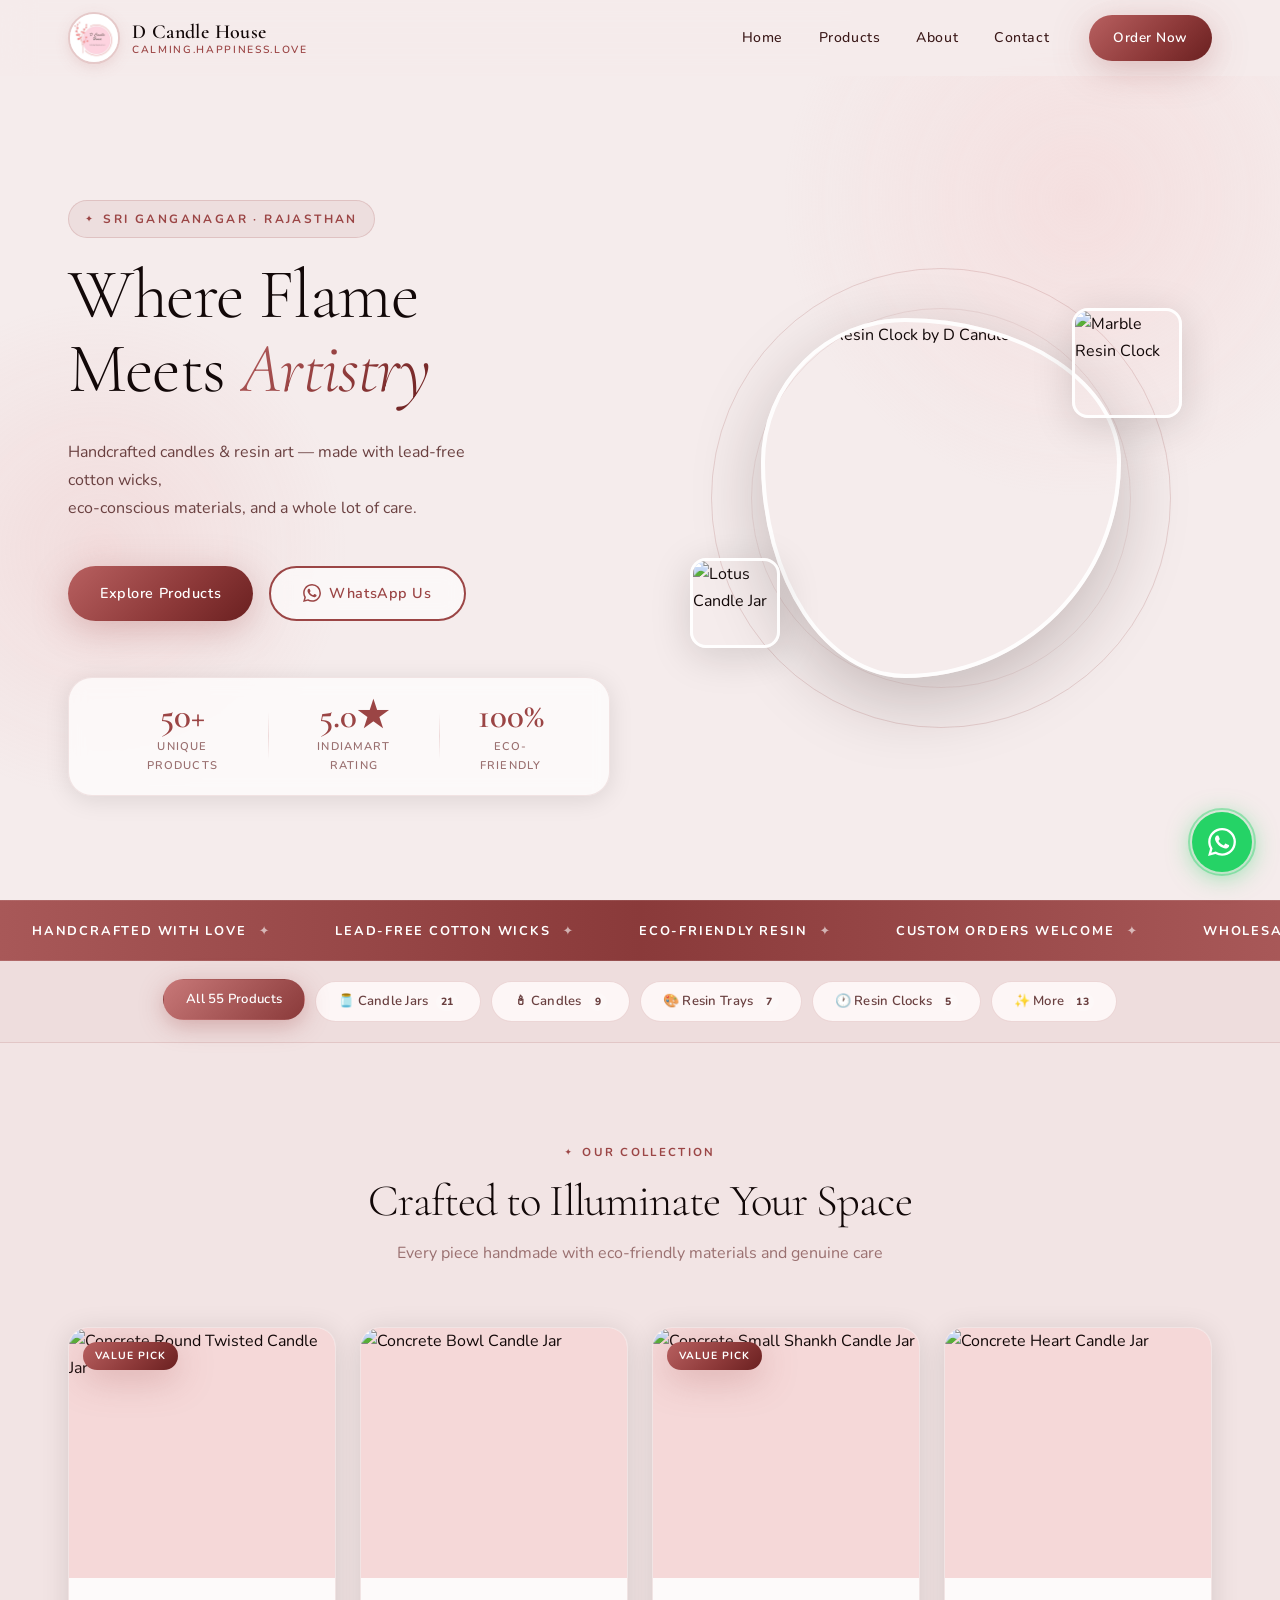
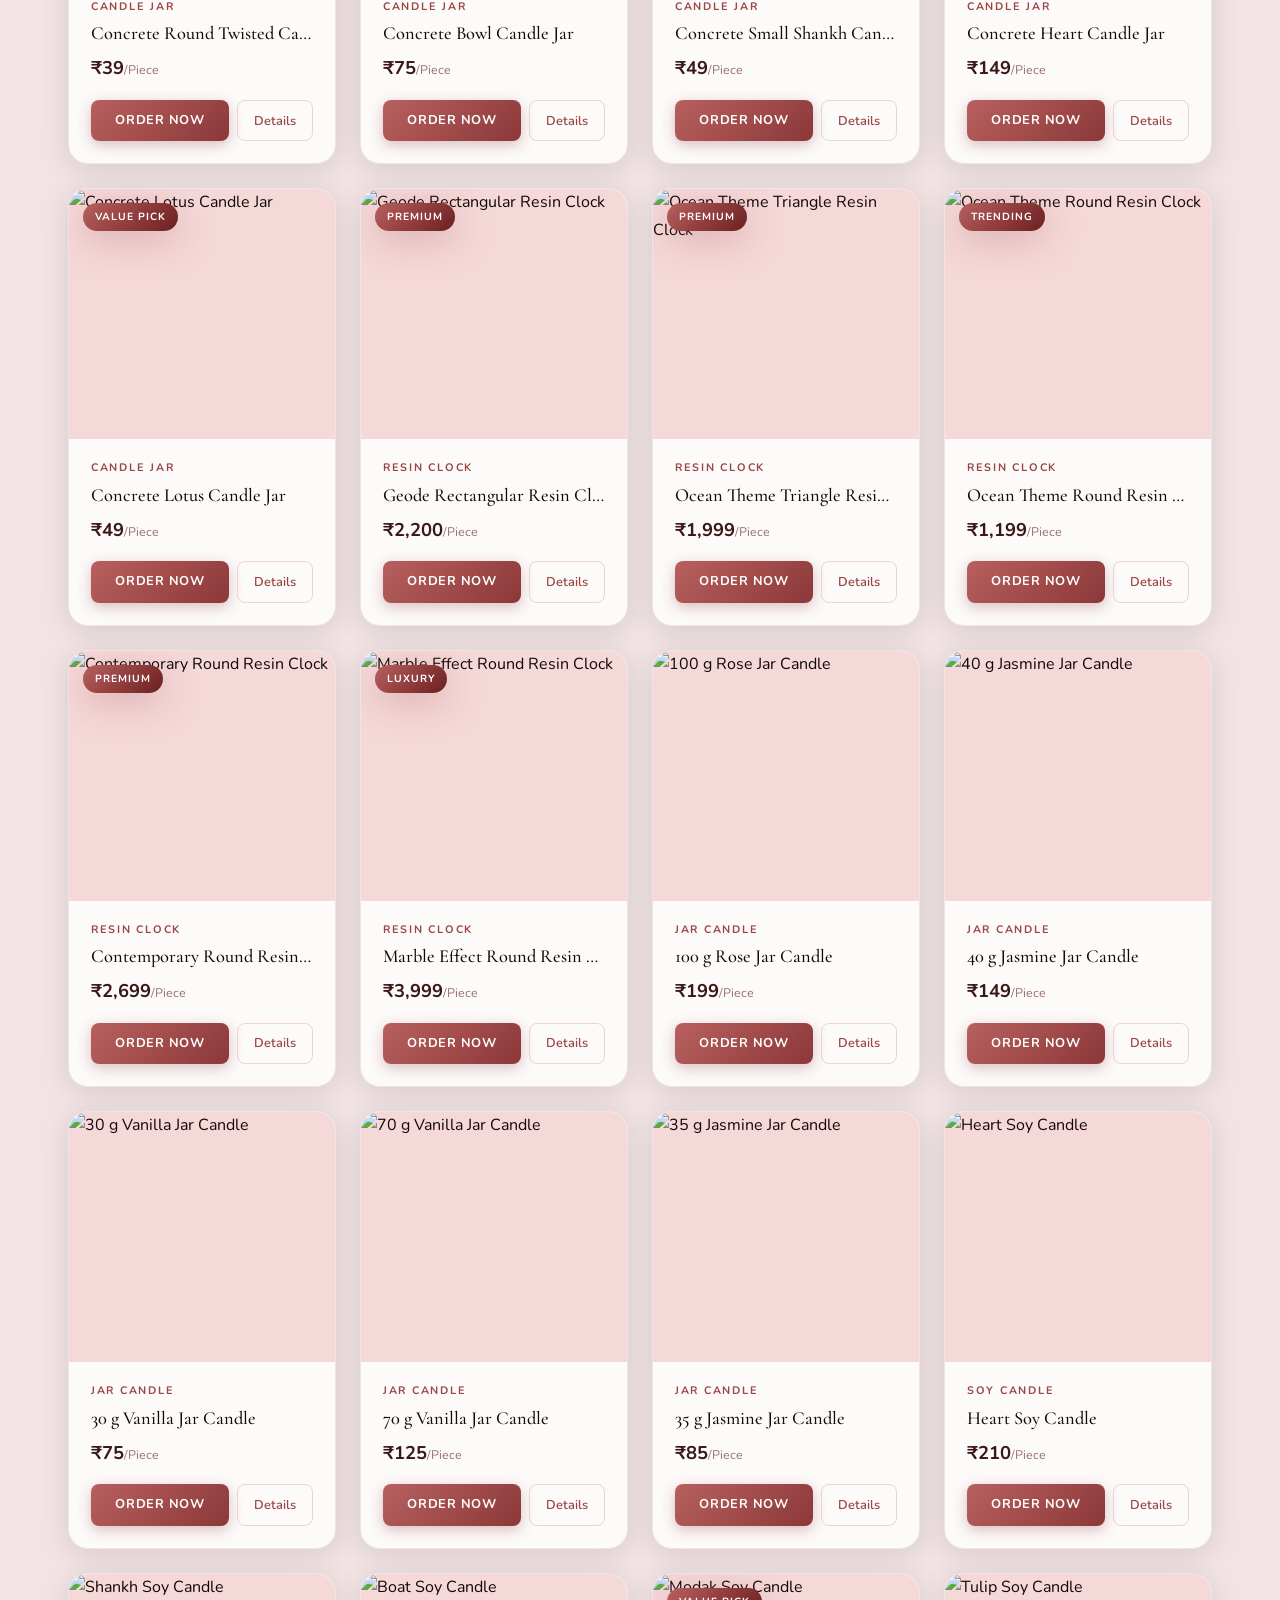
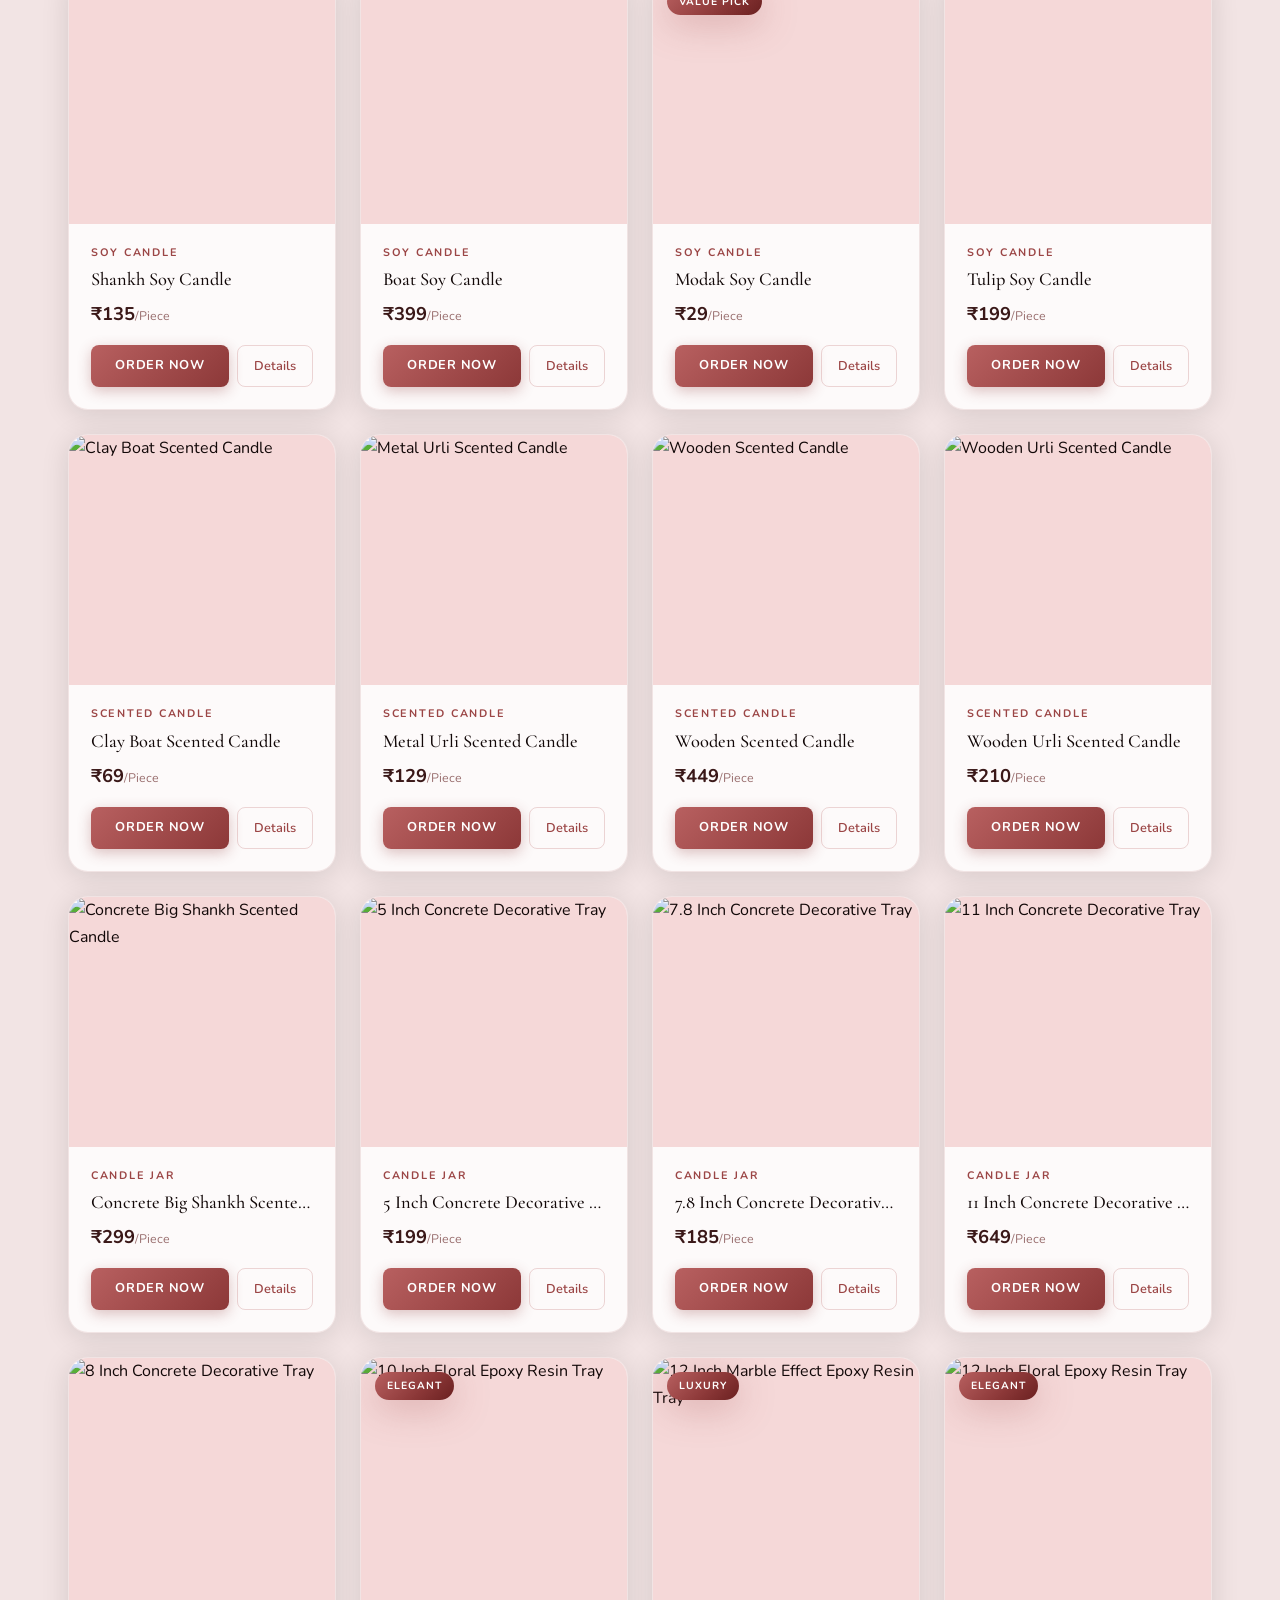
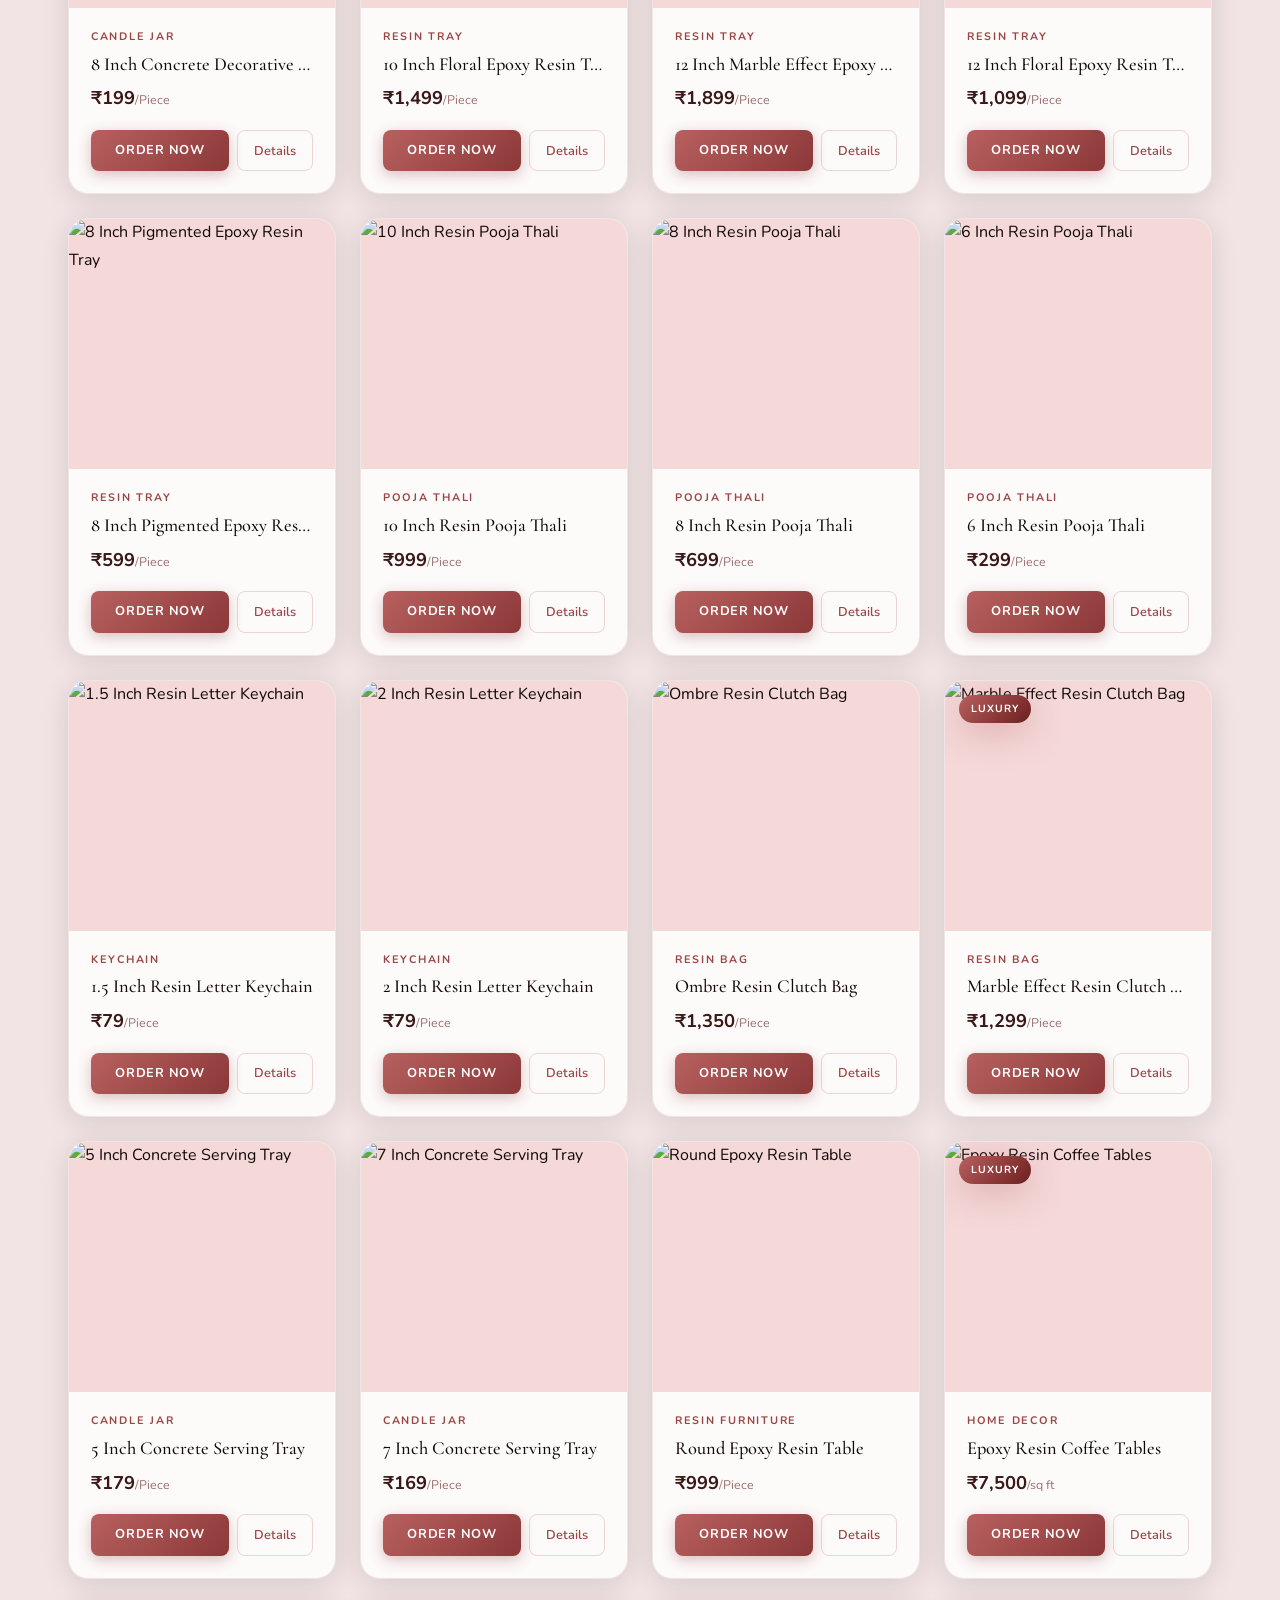
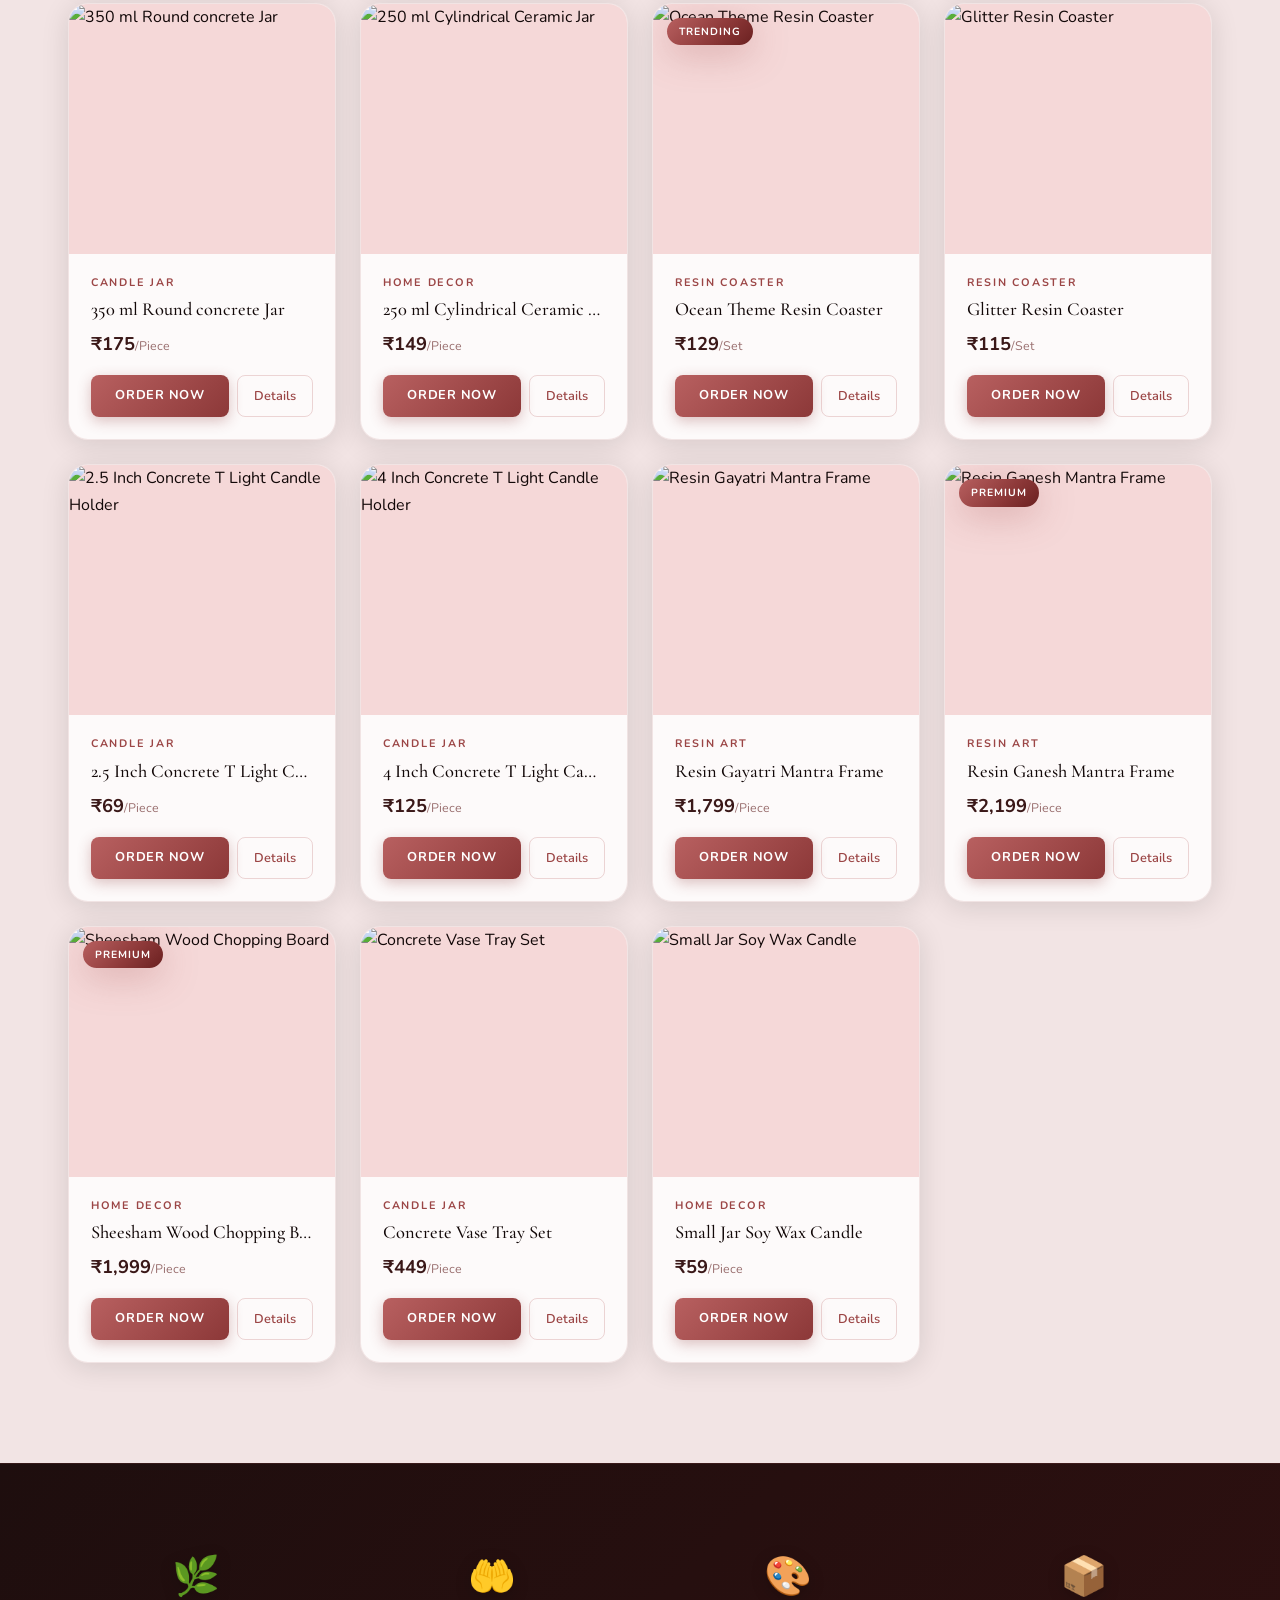
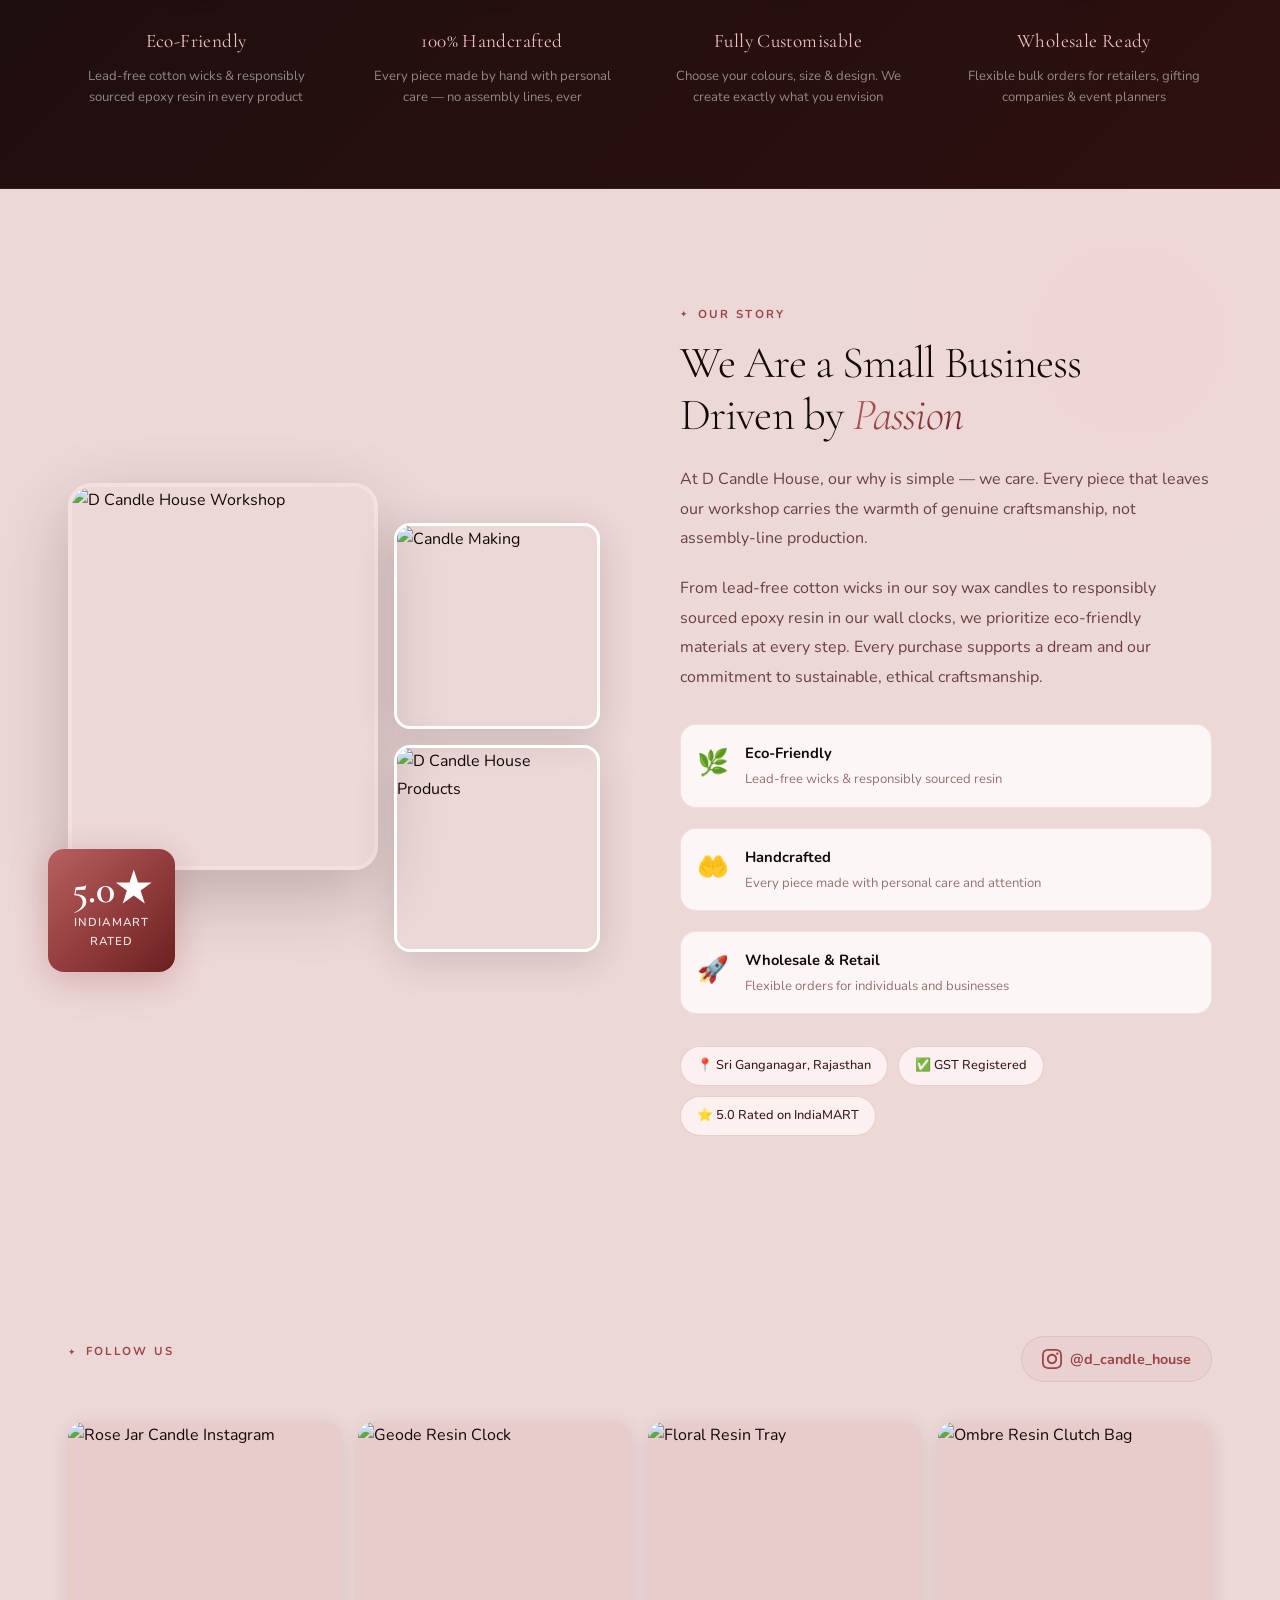
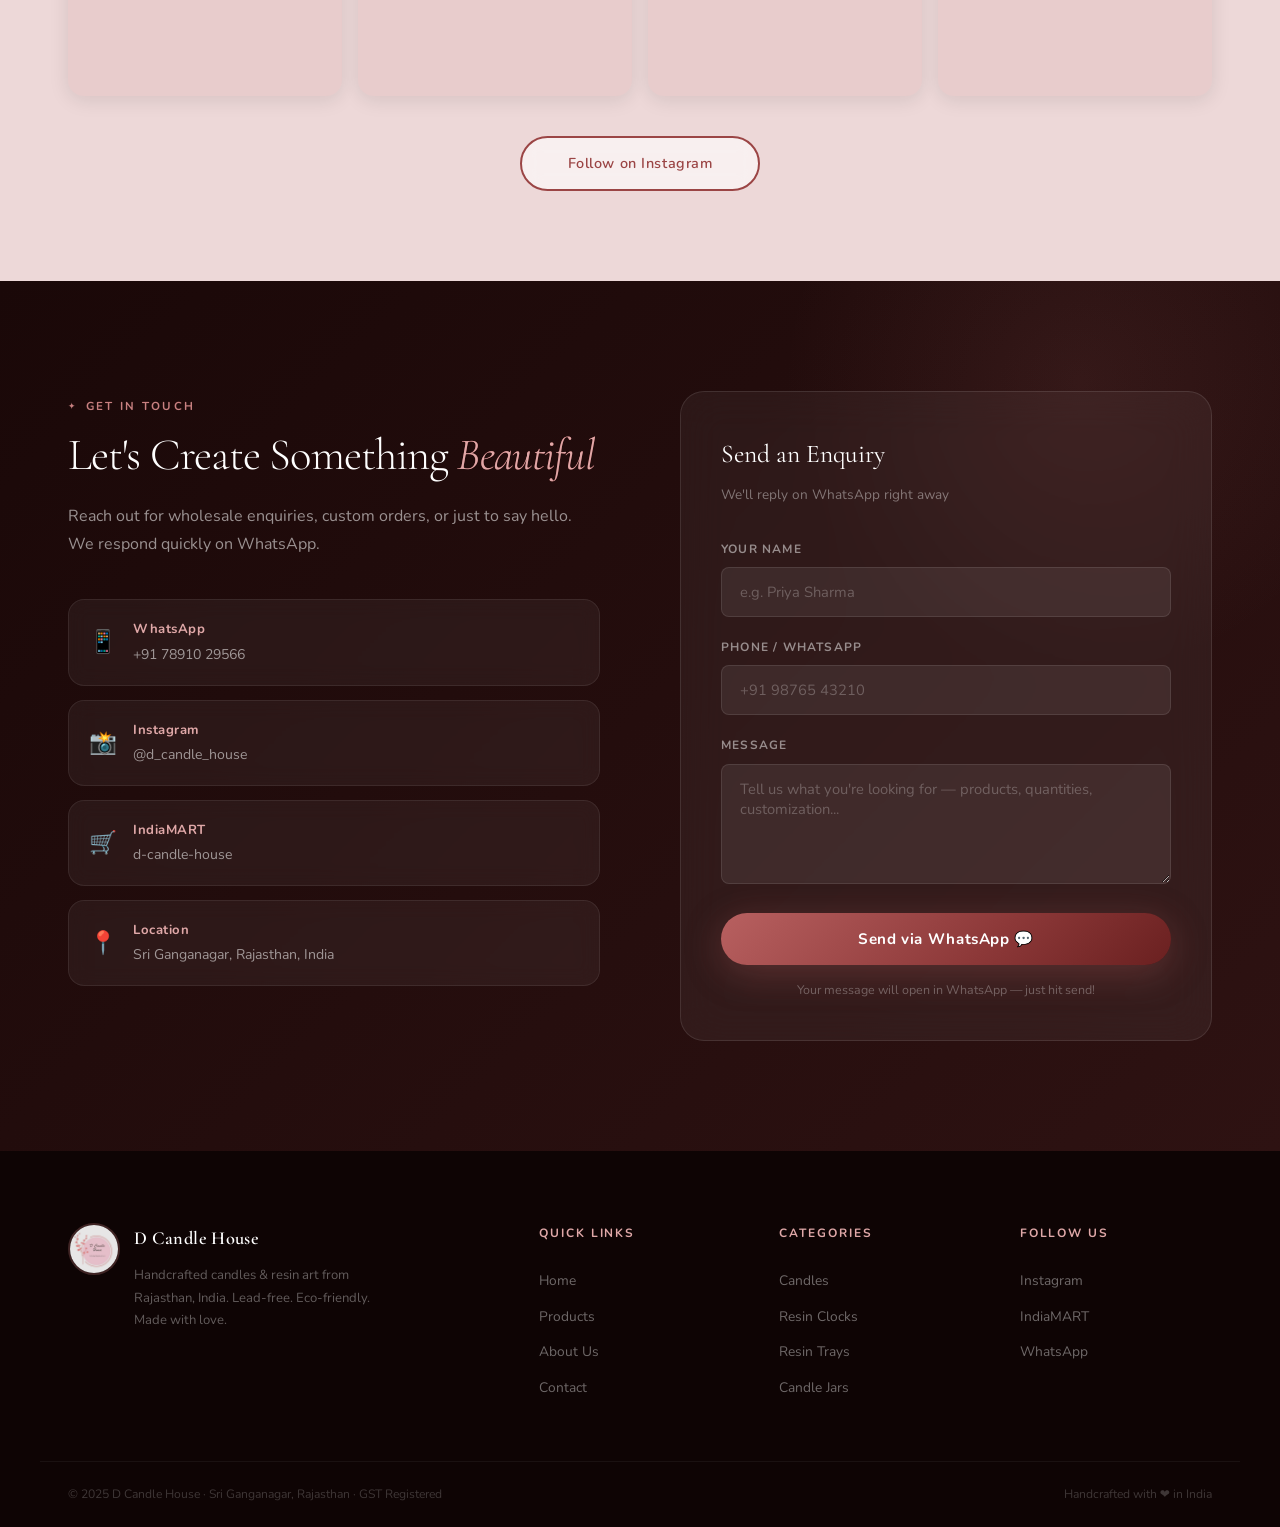
==== commit a6a78b92: "All 55 products with 1000x1000 images from IndiaMART" ====
--- a/index.html
+++ b/index.html
@@ -190,12 +190,12 @@
 <section class="categories-bar">
   <div class="container">
     <div class="cat-grid">
-      <button class="cat-pill active" data-filter="all">All Products</button>
-      <button class="cat-pill" data-filter="candles">🕯 Candles</button>
-      <button class="cat-pill" data-filter="resin-clock">🕐 Resin Clocks</button>
-      <button class="cat-pill" data-filter="resin-tray">🎨 Resin Trays</button>
-      <button class="cat-pill" data-filter="candle-jar">🫙 Candle Jars</button>
-      <button class="cat-pill" data-filter="other">✨ More</button>
+      <button class="cat-pill active" data-filter="all">All 55 Products</button>
+      <button class="cat-pill" data-filter="candle-jar">🫙 Candle Jars <span class="pill-count">21</span></button>
+      <button class="cat-pill" data-filter="candles">🕯 Candles <span class="pill-count">9</span></button>
+      <button class="cat-pill" data-filter="resin-tray">🎨 Resin Trays <span class="pill-count">7</span></button>
+      <button class="cat-pill" data-filter="resin-clock">🕐 Resin Clocks <span class="pill-count">5</span></button>
+      <button class="cat-pill" data-filter="other">✨ More <span class="pill-count">13</span></button>
     </div>
   </div>
 </section>
--- a/css/style.css
+++ b/css/style.css
@@ -1299,3 +1299,23 @@
   .hero-stats { flex-direction: column; width: 100%; }
   .stat-divider { width: 80%; height: 1px; }
 }
+
+/* ── Category pill count badge ── */
+.pill-count {
+  display: inline-flex;
+  align-items: center;
+  justify-content: center;
+  background: rgba(255,255,255,0.25);
+  color: inherit;
+  font-size: 0.65rem;
+  font-weight: 800;
+  min-width: 18px;
+  height: 18px;
+  border-radius: 20px;
+  padding: 0 5px;
+  margin-left: 4px;
+}
+.cat-pill.active .pill-count {
+  background: rgba(255,255,255,0.3);
+  color: white;
+}
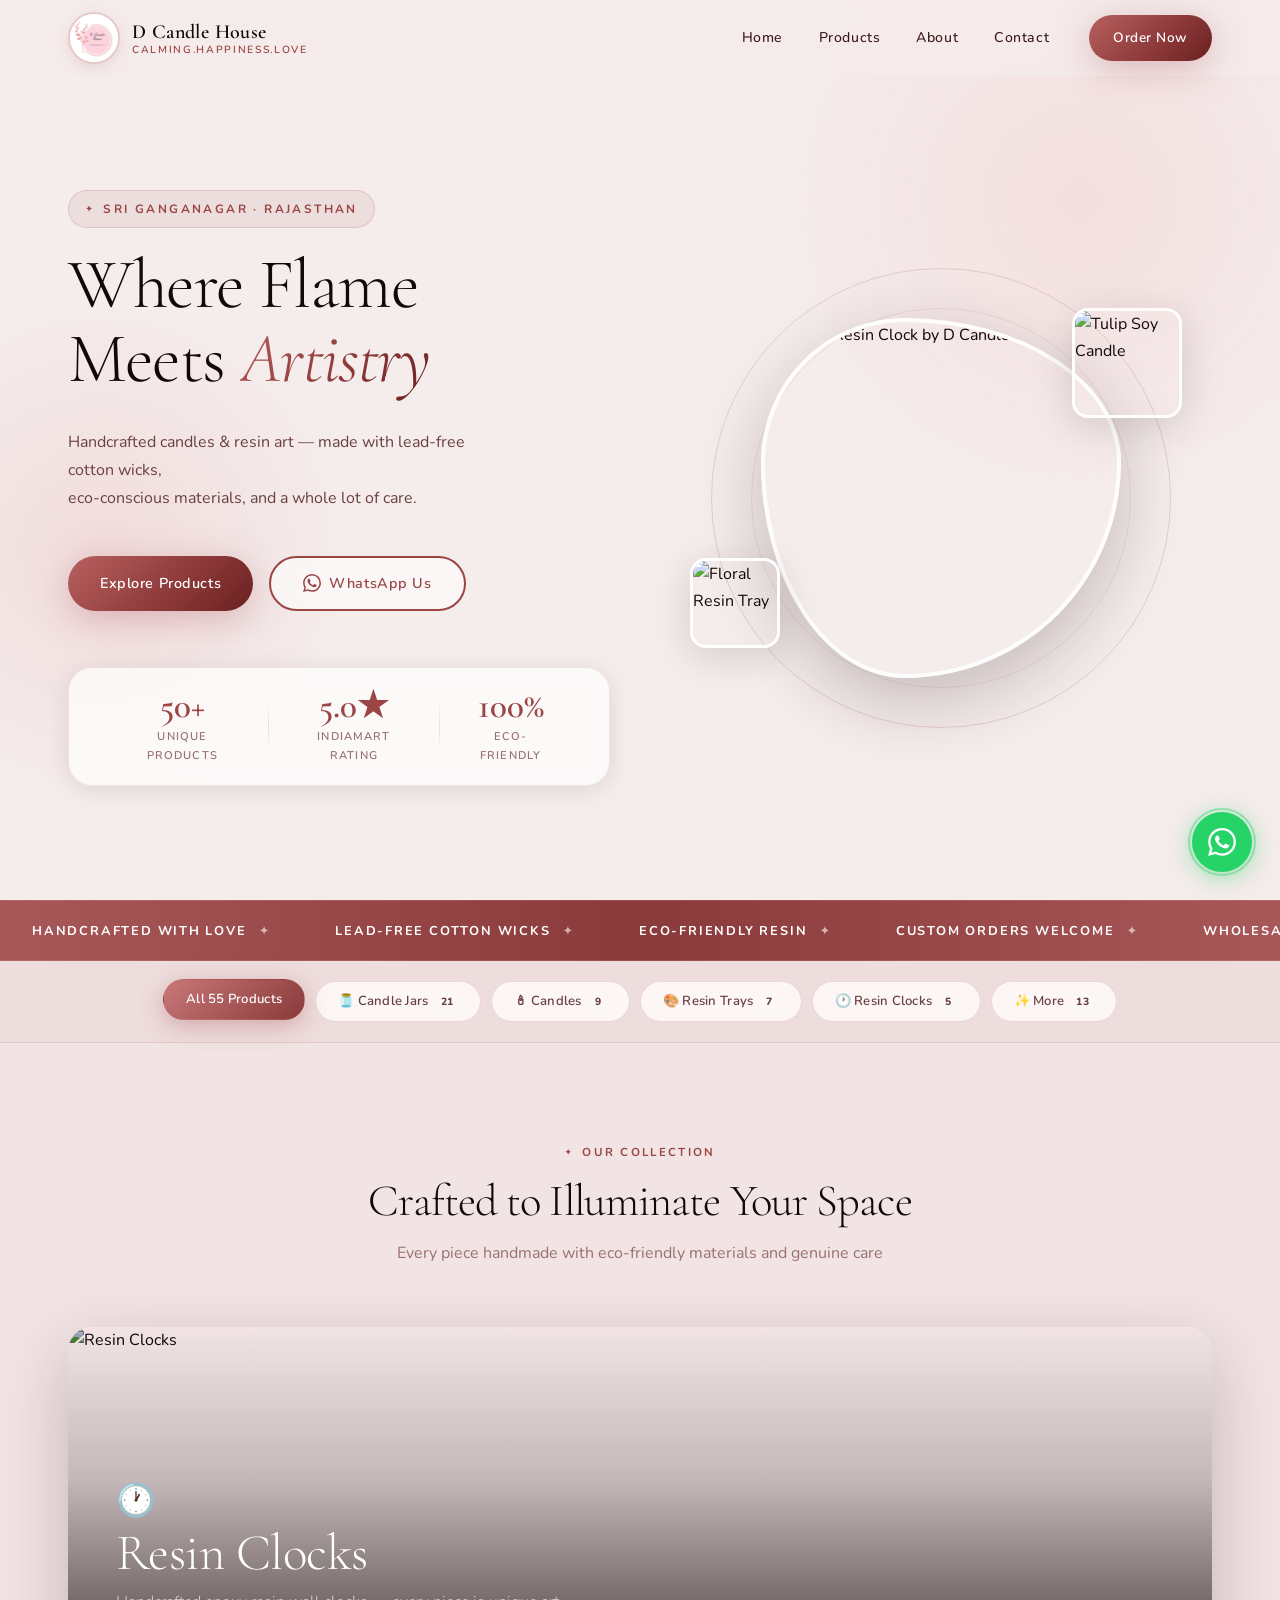
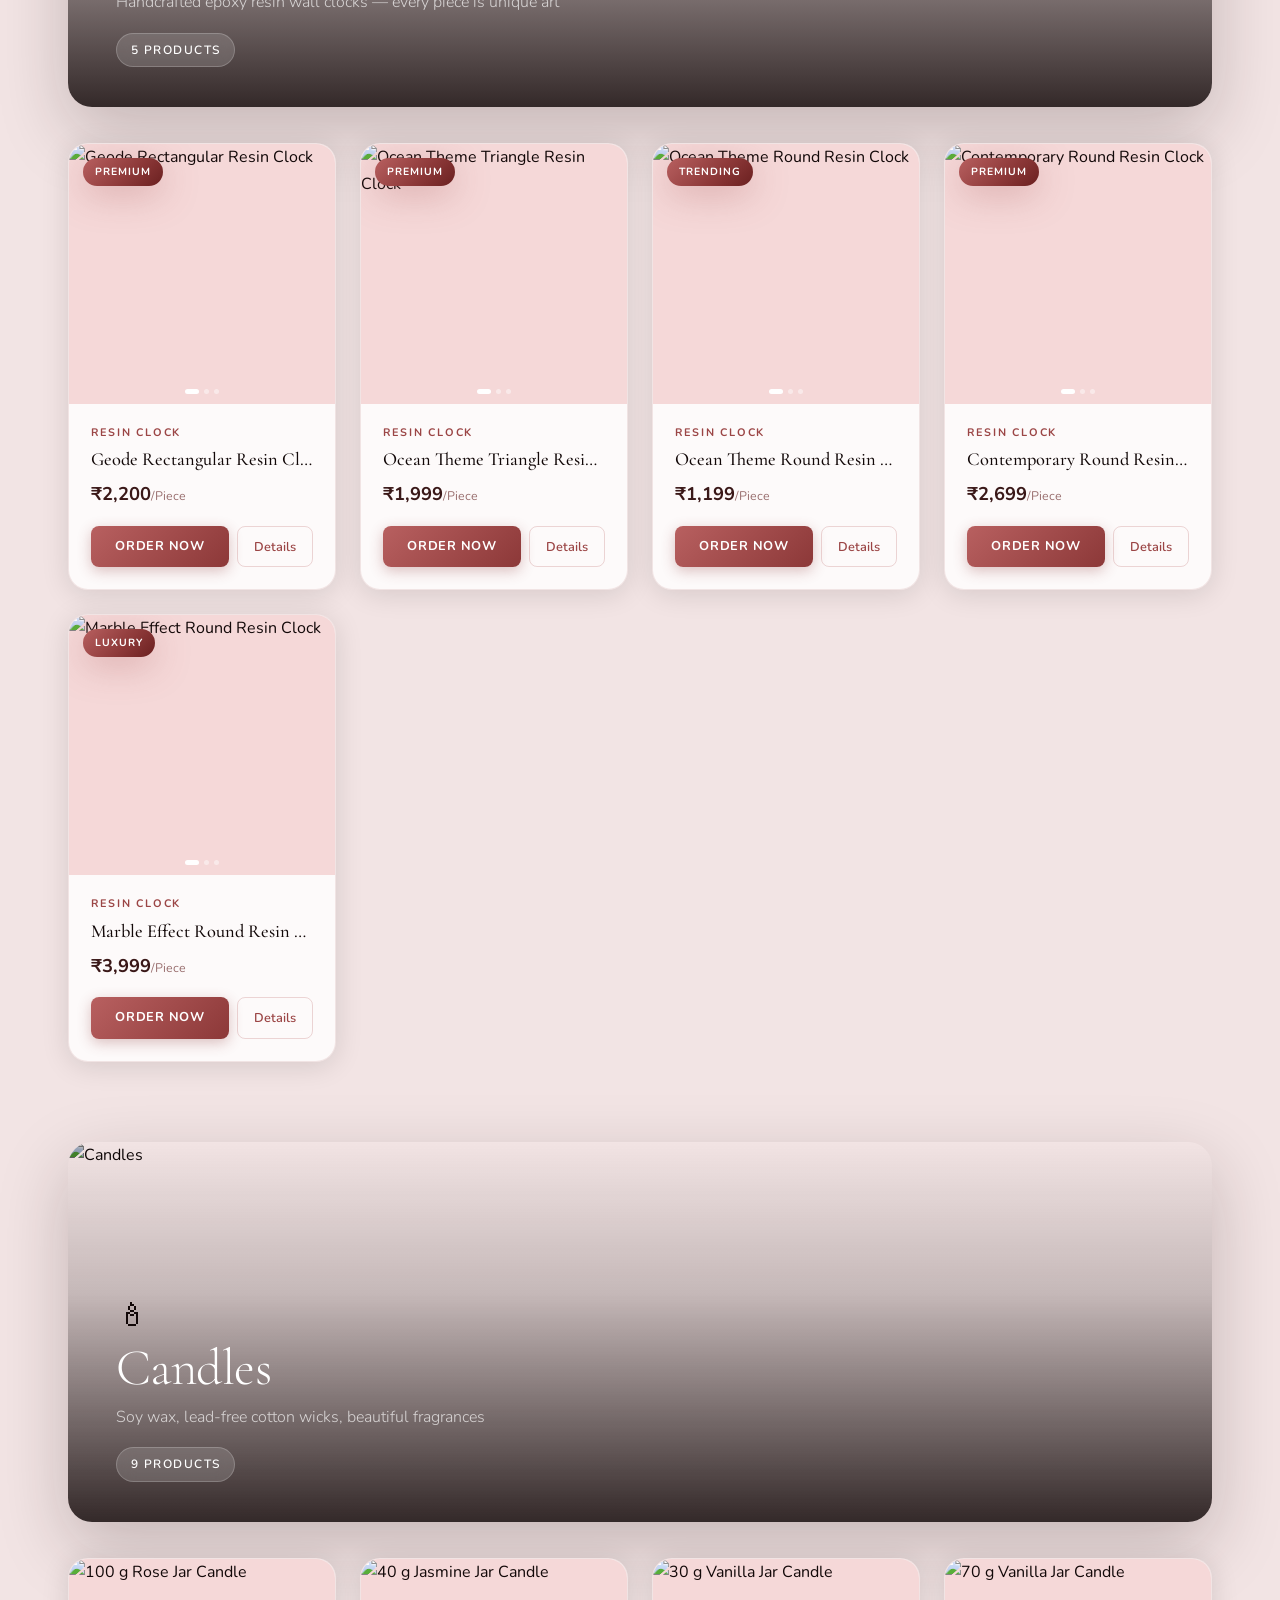
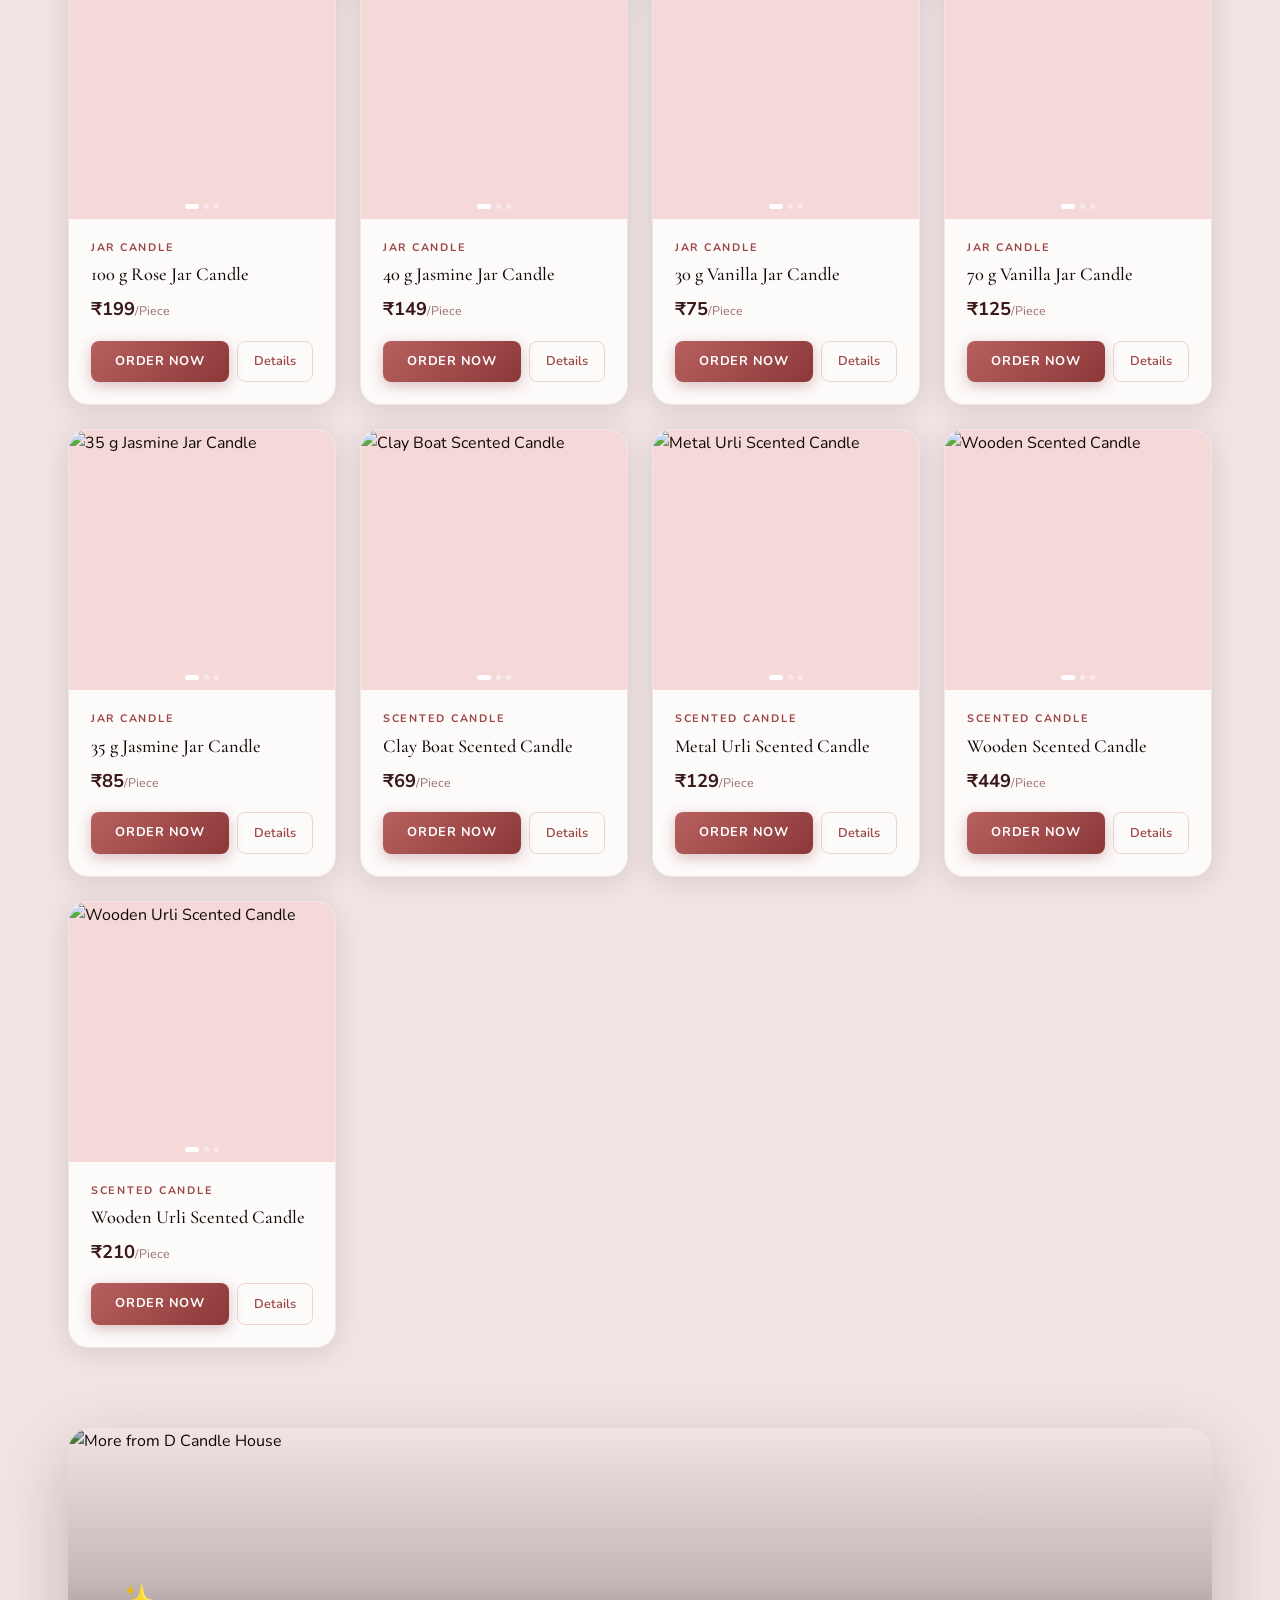
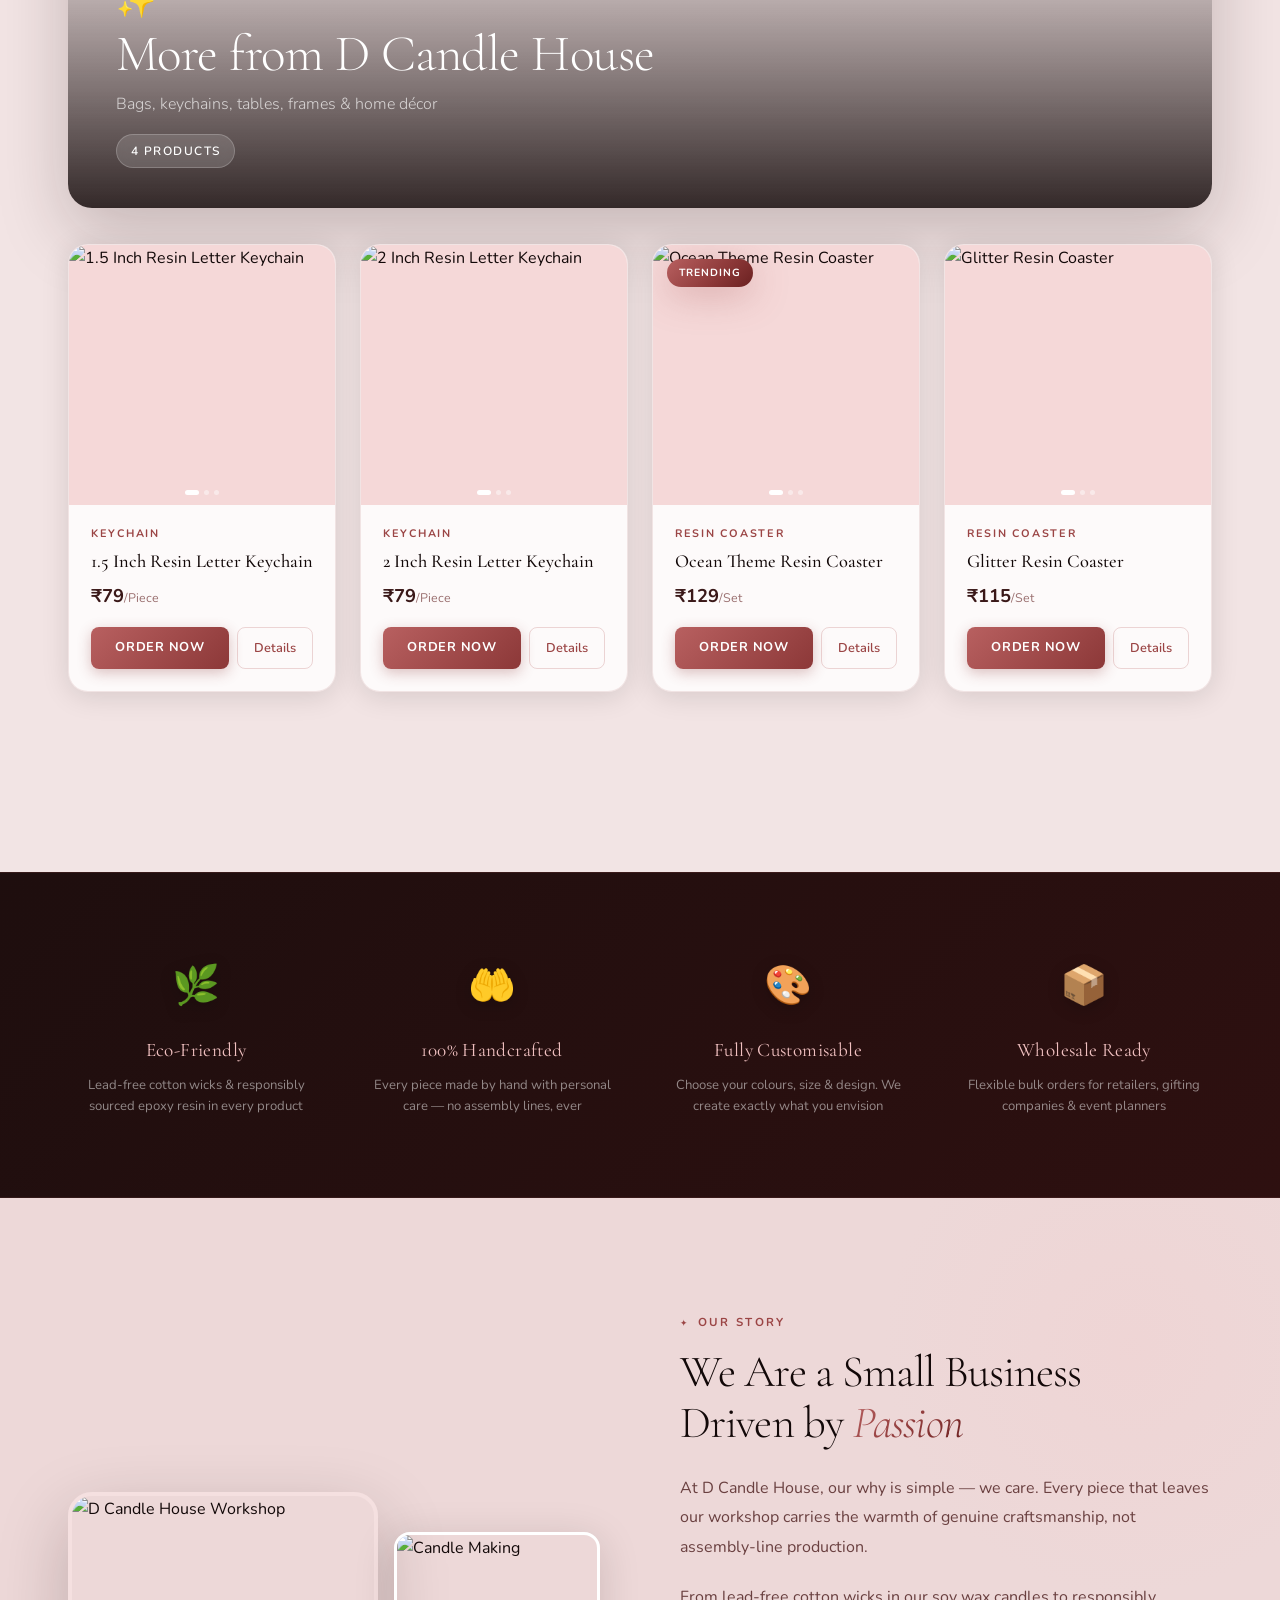
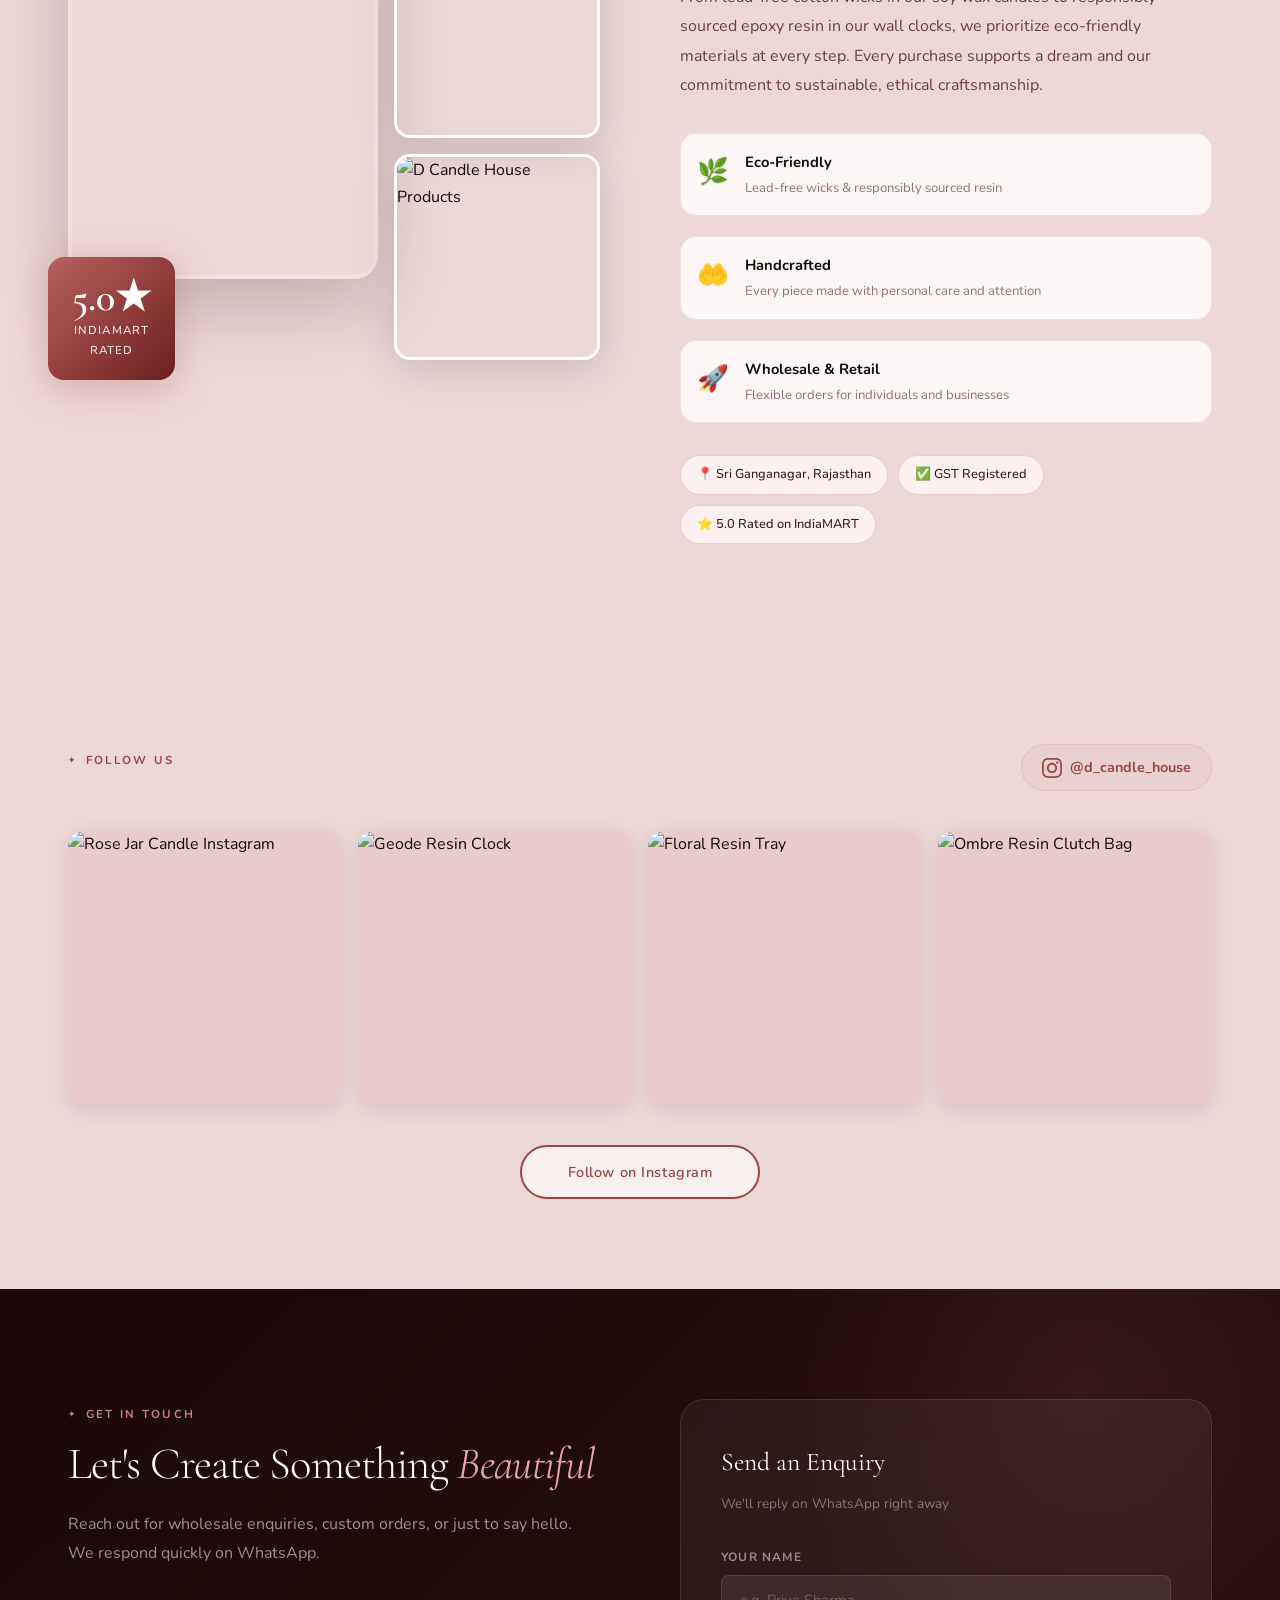
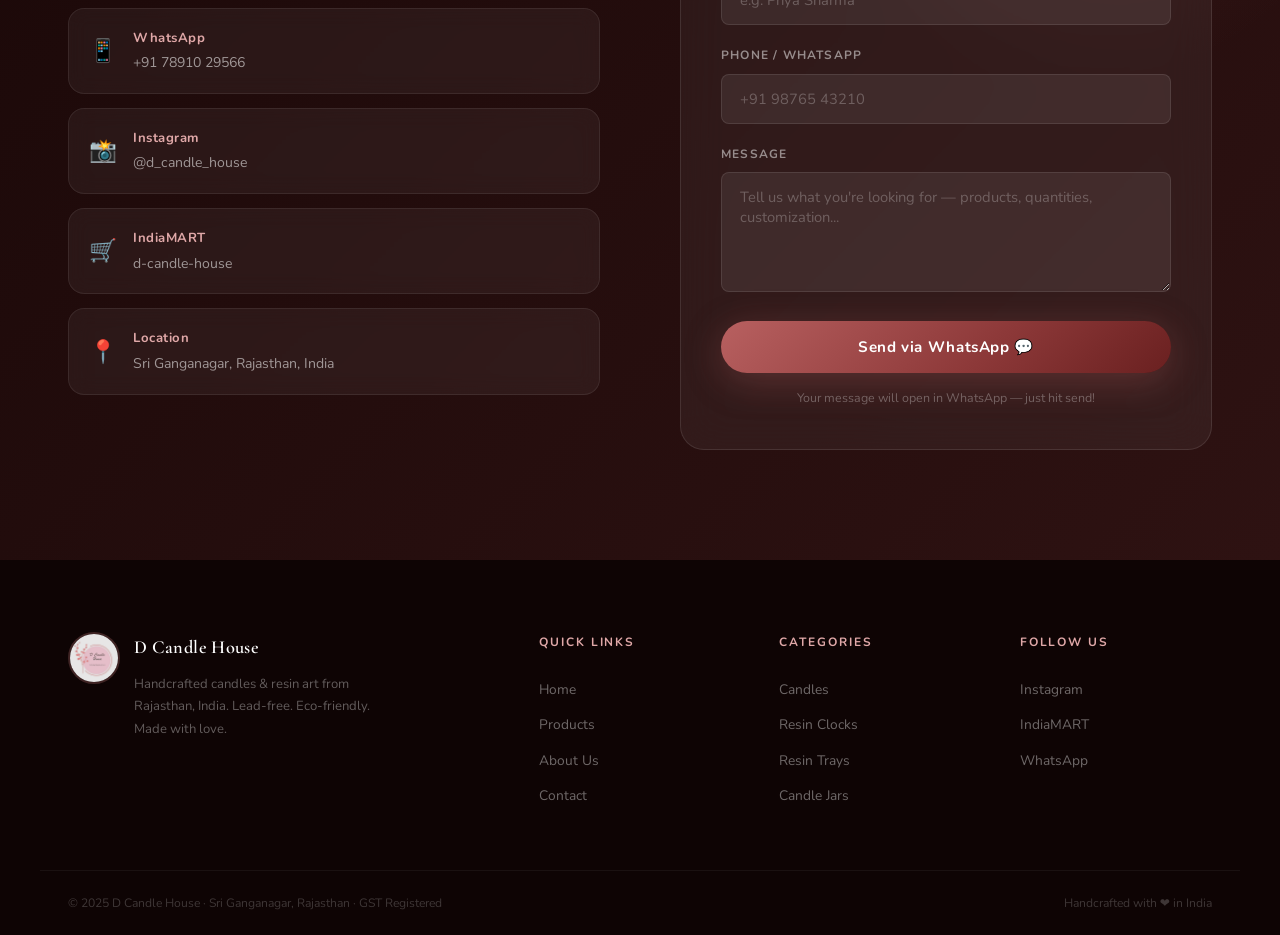
==== commit ae562215: "Lookbook sections + image carousel + gallery modal" ====
--- a/index.html
+++ b/index.html
@@ -149,16 +149,16 @@
     <div class="hero-ring hero-ring-1"></div>
     <div class="hero-ring hero-ring-2"></div>
     <div class="hero-img-wrap">
-      <img src="https://5.imimg.com/data5/WA_9696/Default/2026/1/574302331/YU/DZ/UB/260299642/featuring-delicate-golden-shimmer-suspended-in-a-deep-glossy-black-resin-this-clock-is-giving-off-ma-500x500.jpeg"
+      <img src="https://5.imimg.com/data5/SELLER/Default/2026/1/574646347/ZX/FW/ZZ/260299642/rectangle-resin-clock-1000x1000.jpeg"
            alt="Geode Resin Clock by D Candle House" loading="eager" width="500" height="500" />
     </div>
     <div class="hero-float hero-float-1">
-      <img src="https://5.imimg.com/data5/SELLER/Default/2026/1/575535208/HR/QV/TA/260299642/image-500x500.jpeg"
-           alt="Marble Resin Clock" loading="lazy" width="500" height="500" />
+      <img src="https://5.imimg.com/data5/WA_9696/Default/2026/1/575304301/QL/MH/JA/260299642/image-1000x1000.jpeg"
+           alt="Tulip Soy Candle" loading="lazy" width="500" height="500" />
     </div>
     <div class="hero-float hero-float-2">
-      <img src="https://5.imimg.com/data5/WA_9696/Default/2026/1/575271586/VF/NY/VR/260299642/image-500x500.jpeg"
-           alt="Lotus Candle Jar" loading="lazy" width="500" height="500" />
+      <img src="https://5.imimg.com/data5/WA_9696/Default/2026/1/574411461/PN/KA/SQ/260299642/image-1000x1000.jpeg"
+           alt="Floral Resin Tray" loading="lazy" width="500" height="500" />
     </div>
 
   </div>
--- a/css/style.css
+++ b/css/style.css
@@ -286,7 +286,7 @@
   50% { transform: translate(40px, -30px) scale(1.08); }
 }
 
-.hero-content { padding: 80px 0 60px; }
+.hero-content { padding: 60px 0 60px; }
 
 .hero-label {
   display: inline-flex;
@@ -1319,3 +1319,256 @@
   background: rgba(255,255,255,0.3);
   color: white;
 }
+
+/* ═══════════════════════════════════════════
+   LOOKBOOK SECTIONS
+   ═══════════════════════════════════════════ */
+
+#productGrid {
+  display: flex;
+  flex-direction: column;
+  gap: 0;
+}
+
+.lookbook-section {
+  margin-bottom: 80px;
+}
+
+/* Section hero banner */
+.lookbook-hero {
+  position: relative;
+  width: 100%;
+  height: 380px;
+  border-radius: var(--radius-lg);
+  overflow: hidden;
+  margin-bottom: 36px;
+  box-shadow: var(--shadow-lg);
+}
+.lookbook-hero img {
+  width: 100%; height: 100%;
+  object-fit: cover;
+  object-position: center;
+  transition: transform 0.8s ease;
+  filter: brightness(0.75);
+}
+.lookbook-hero:hover img { transform: scale(1.04); }
+
+.lookbook-hero-overlay {
+  position: absolute;
+  inset: 0;
+  display: flex;
+  flex-direction: column;
+  justify-content: flex-end;
+  padding: 40px 48px;
+  background: linear-gradient(to top, rgba(18,8,8,0.85) 0%, rgba(18,8,8,0.2) 60%, transparent 100%);
+}
+.lb-emoji {
+  font-size: 2rem;
+  margin-bottom: 8px;
+  line-height: 1;
+}
+.lb-title {
+  font-family: var(--font-display);
+  font-size: clamp(2rem, 4vw, 3.2rem);
+  font-weight: 300;
+  color: white;
+  line-height: 1.1;
+  letter-spacing: -0.01em;
+  margin-bottom: 8px;
+}
+.lb-tagline {
+  font-size: 1rem;
+  color: rgba(255,255,255,0.7);
+  font-weight: 300;
+  margin-bottom: 16px;
+}
+.lb-count {
+  display: inline-flex;
+  align-items: center;
+  gap: 6px;
+  background: rgba(255,255,255,0.15);
+  backdrop-filter: blur(8px);
+  border: 1px solid rgba(255,255,255,0.2);
+  color: white;
+  font-size: 0.75rem;
+  font-weight: 600;
+  letter-spacing: 0.12em;
+  text-transform: uppercase;
+  padding: 6px 14px;
+  border-radius: 40px;
+  width: fit-content;
+}
+
+/* Product grid per section */
+.lookbook-grid {
+  display: grid;
+  grid-template-columns: repeat(auto-fill, minmax(240px, 1fr));
+  gap: 24px;
+}
+
+/* ═══════════════════════════════════════════
+   CAROUSEL CARDS
+   ═══════════════════════════════════════════ */
+
+.product-img {
+  position: relative;
+  width: 100%; height: 260px;
+  background: var(--blush);
+  overflow: hidden;
+}
+
+.carousel-track {
+  position: relative;
+  width: 100%; height: 100%;
+}
+.carousel-img {
+  position: absolute;
+  inset: 0;
+  width: 100%; height: 100%;
+  object-fit: cover;
+  opacity: 0;
+  transition: opacity 0.35s ease;
+  display: block;
+}
+.carousel-img.active { opacity: 1; }
+
+/* Prev/Next buttons */
+.car-btn {
+  position: absolute;
+  top: 50%; transform: translateY(-50%);
+  width: 32px; height: 32px;
+  border-radius: 50%;
+  background: rgba(18,8,8,0.55);
+  backdrop-filter: blur(4px);
+  color: white;
+  font-size: 1.3rem;
+  display: flex;
+  align-items: center;
+  justify-content: center;
+  z-index: 5;
+  cursor: pointer;
+  border: 1px solid rgba(255,255,255,0.15);
+  opacity: 0;
+  transition: opacity 0.2s, background 0.2s;
+  line-height: 1;
+}
+.car-prev { left: 8px; }
+.car-next { right: 8px; }
+.product-card:hover .car-btn { opacity: 1; }
+.car-btn:hover { background: rgba(155,69,69,0.8); }
+
+/* Dots */
+.carousel-dots {
+  position: absolute;
+  bottom: 10px;
+  left: 50%; transform: translateX(-50%);
+  display: flex;
+  gap: 5px;
+  z-index: 5;
+}
+.cdot {
+  width: 5px; height: 5px;
+  border-radius: 50%;
+  background: rgba(255,255,255,0.45);
+  transition: all 0.25s ease;
+}
+.cdot.active {
+  background: white;
+  width: 14px;
+  border-radius: 3px;
+}
+
+/* Quick view overlay */
+.product-img-overlay {
+  position: absolute;
+  inset: 0;
+  background: rgba(18,8,8,0.45);
+  display: flex;
+  align-items: center;
+  justify-content: center;
+  color: white;
+  font-size: 0.82rem;
+  font-weight: 600;
+  letter-spacing: 0.1em;
+  text-transform: uppercase;
+  opacity: 0;
+  transition: opacity 0.3s;
+  cursor: pointer;
+  z-index: 3;
+}
+.product-card:hover .product-img-overlay { opacity: 1; }
+
+/* ═══════════════════════════════════════════
+   MODAL GALLERY
+   ═══════════════════════════════════════════ */
+
+.modal-thumbs {
+  display: flex;
+  gap: 8px;
+  padding: 12px 16px;
+  overflow-x: auto;
+  background: rgba(18,8,8,0.04);
+  scrollbar-width: thin;
+}
+.modal-thumb {
+  width: 60px; height: 60px;
+  object-fit: cover;
+  border-radius: 8px;
+  border: 2px solid transparent;
+  cursor: pointer;
+  flex-shrink: 0;
+  opacity: 0.6;
+  transition: all 0.2s;
+}
+.modal-thumb:hover { opacity: 0.85; }
+.modal-thumb.active {
+  border-color: var(--pink-deep);
+  opacity: 1;
+}
+
+/* Modal nav buttons */
+.modal-nav-btn {
+  position: absolute;
+  top: 50%; transform: translateY(-50%);
+  width: 38px; height: 38px;
+  border-radius: 50%;
+  background: rgba(18,8,8,0.6);
+  backdrop-filter: blur(8px);
+  color: white;
+  font-size: 1.5rem;
+  display: flex;
+  align-items: center;
+  justify-content: center;
+  cursor: pointer;
+  border: 1px solid rgba(255,255,255,0.15);
+  z-index: 10;
+  transition: background 0.2s;
+  line-height: 1;
+}
+.modal-prev { left: 12px; }
+.modal-next { right: 12px; }
+.modal-nav-btn:hover { background: rgba(155,69,69,0.8); }
+
+/* ═══════════════════════════════════════════
+   RESPONSIVE
+   ═══════════════════════════════════════════ */
+
+@media (max-width: 768px) {
+  .lookbook-hero { height: 260px; }
+  .lookbook-hero-overlay { padding: 24px; }
+  .lb-title { font-size: 1.8rem; }
+  .lookbook-grid { grid-template-columns: 1fr 1fr; gap: 14px; }
+  .product-img { height: 200px; }
+  .car-btn { opacity: 1; width: 28px; height: 28px; font-size: 1.1rem; }
+}
+
+@media (max-width: 480px) {
+  .lookbook-hero { height: 220px; border-radius: var(--radius); }
+  .lb-title { font-size: 1.5rem; }
+  .lb-tagline { font-size: 0.85rem; }
+  .lookbook-grid { grid-template-columns: 1fr 1fr; gap: 10px; }
+  .product-img { height: 160px; }
+  .product-body { padding: 12px; }
+  .product-name { font-size: 0.85rem; }
+  .modal-thumb { width: 48px; height: 48px; }
+}
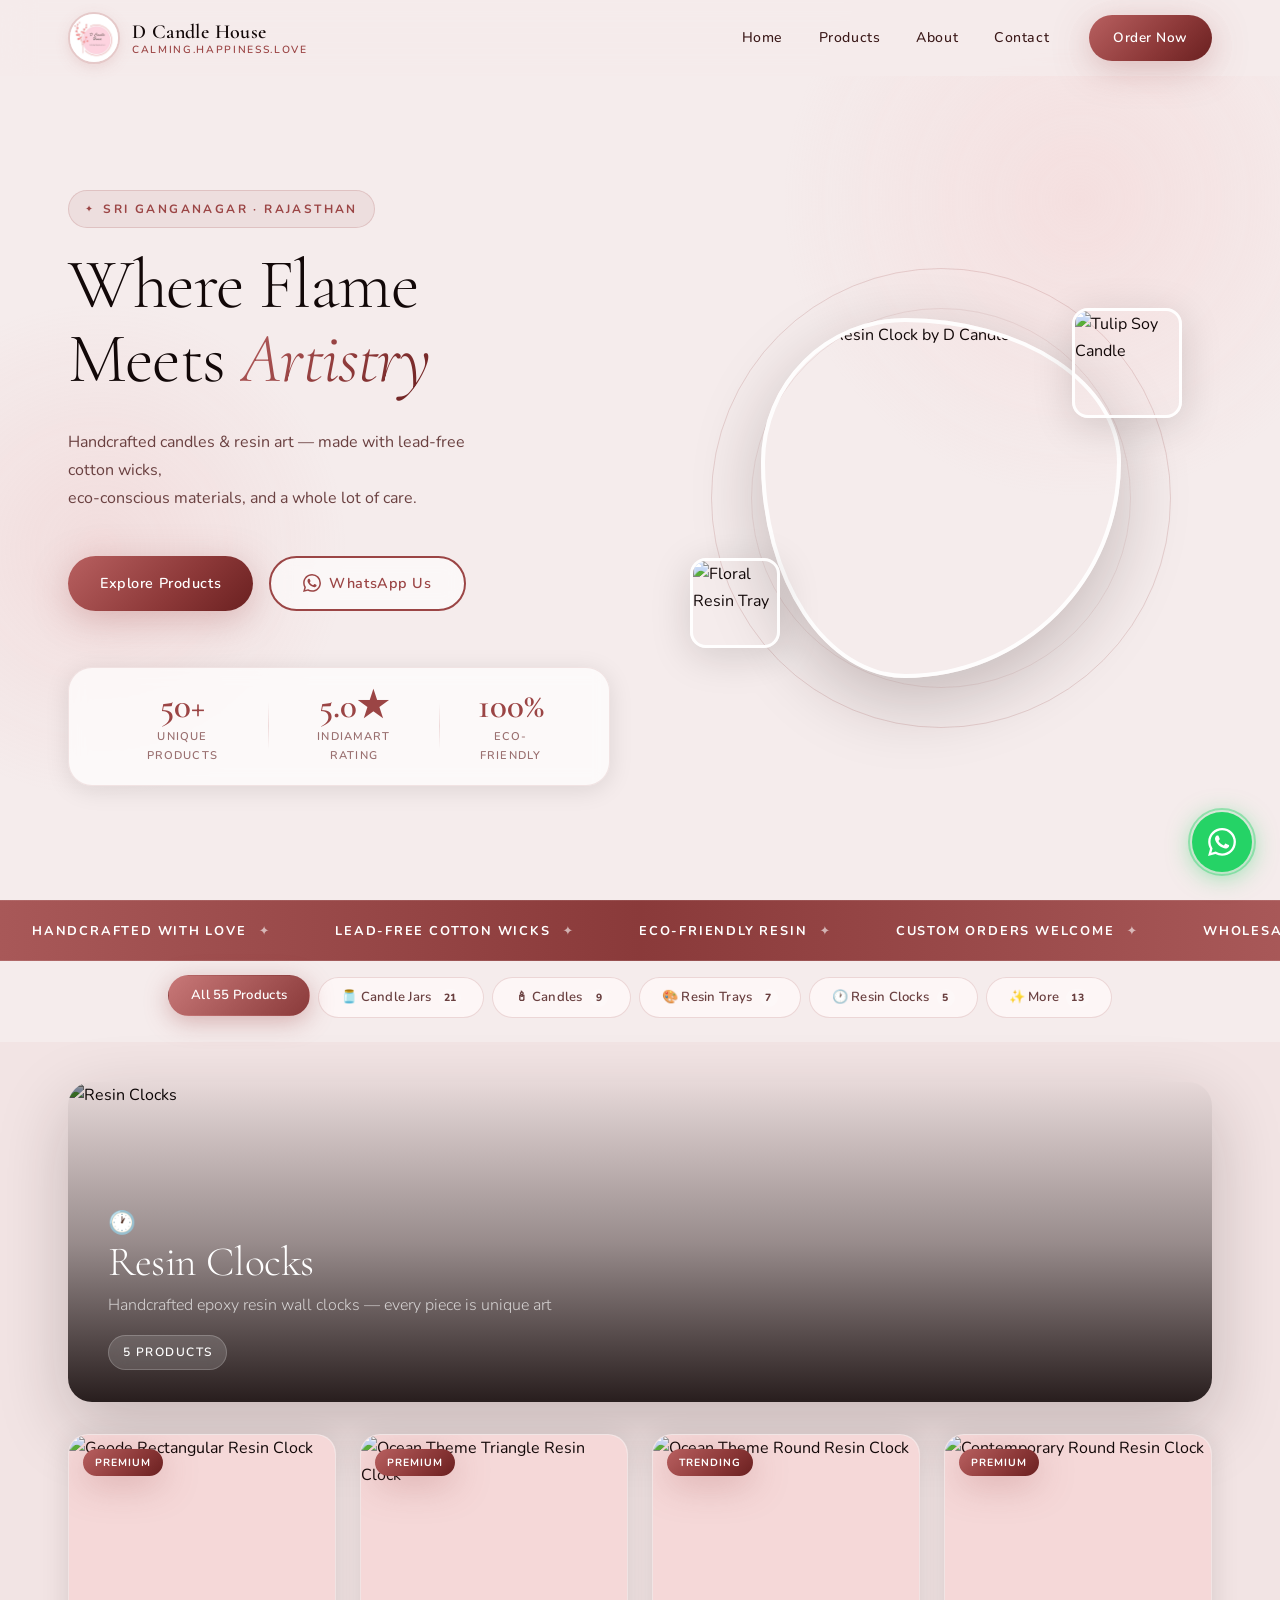
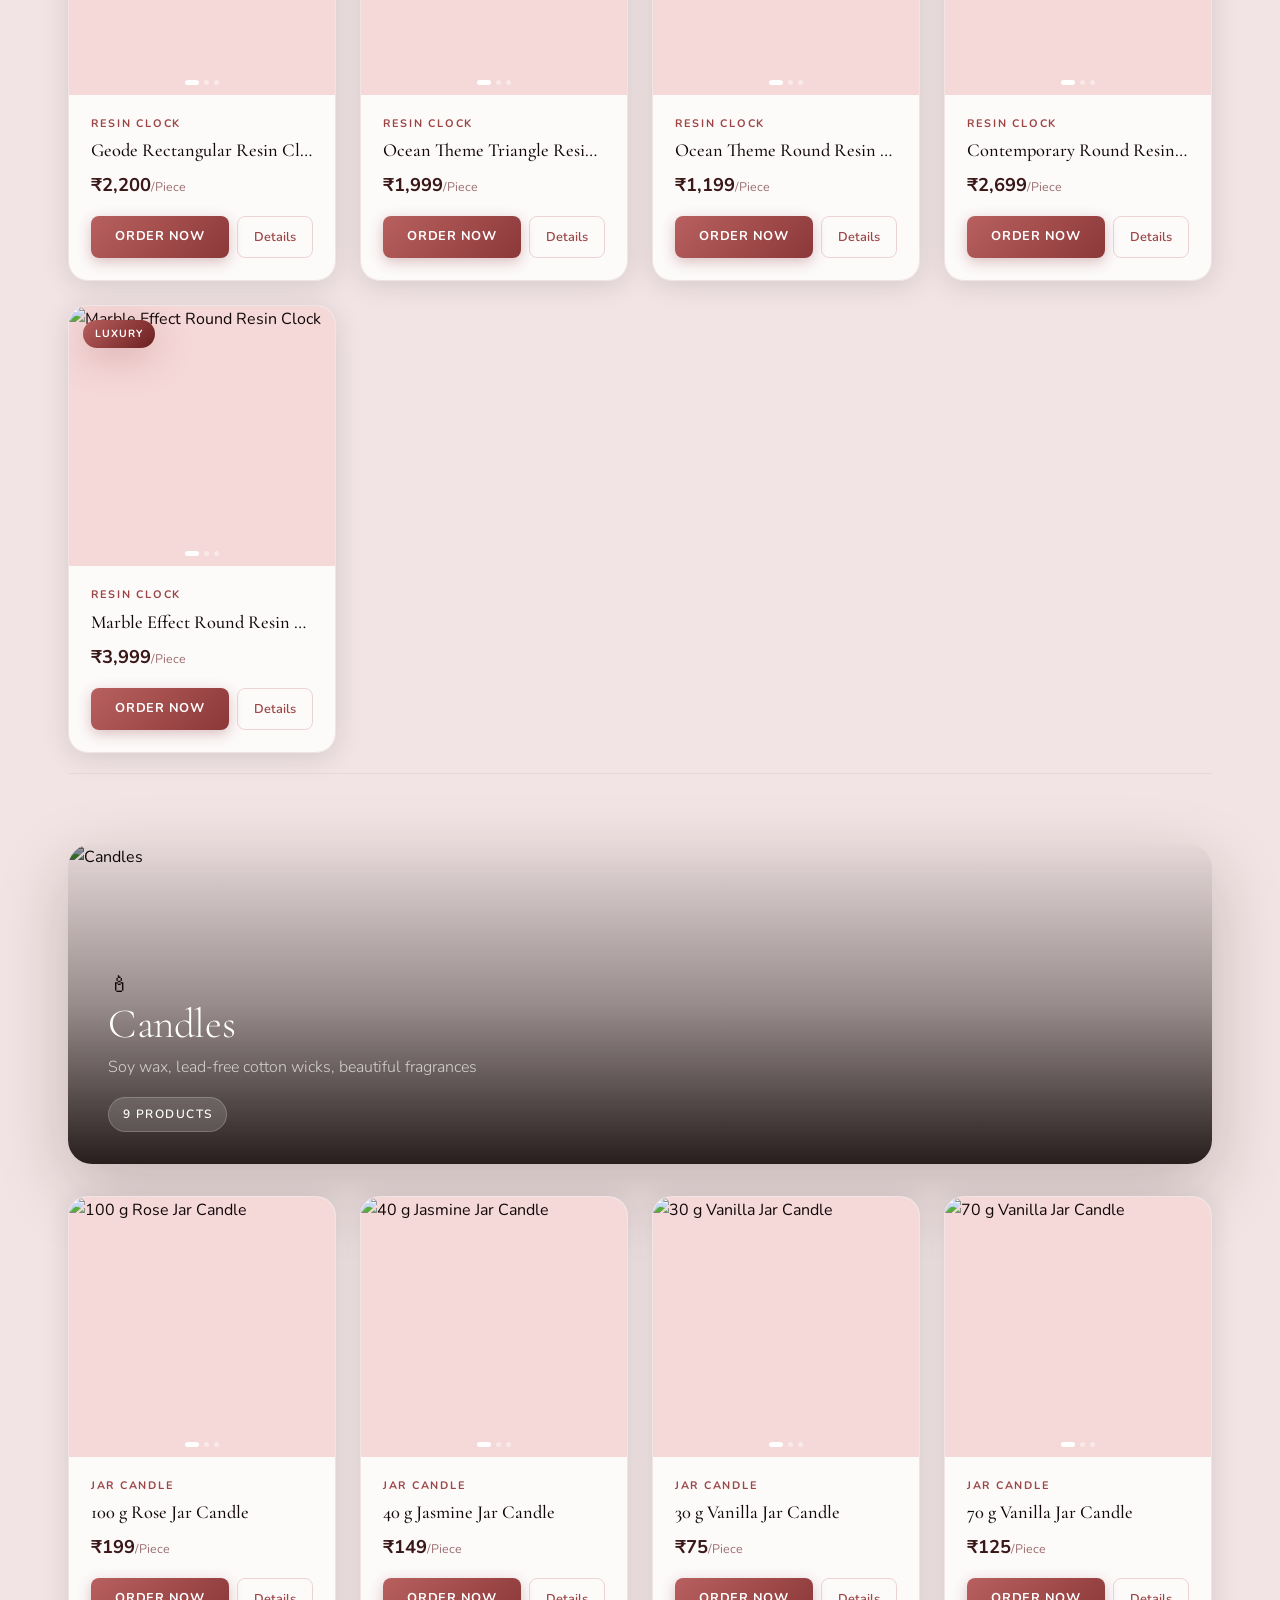
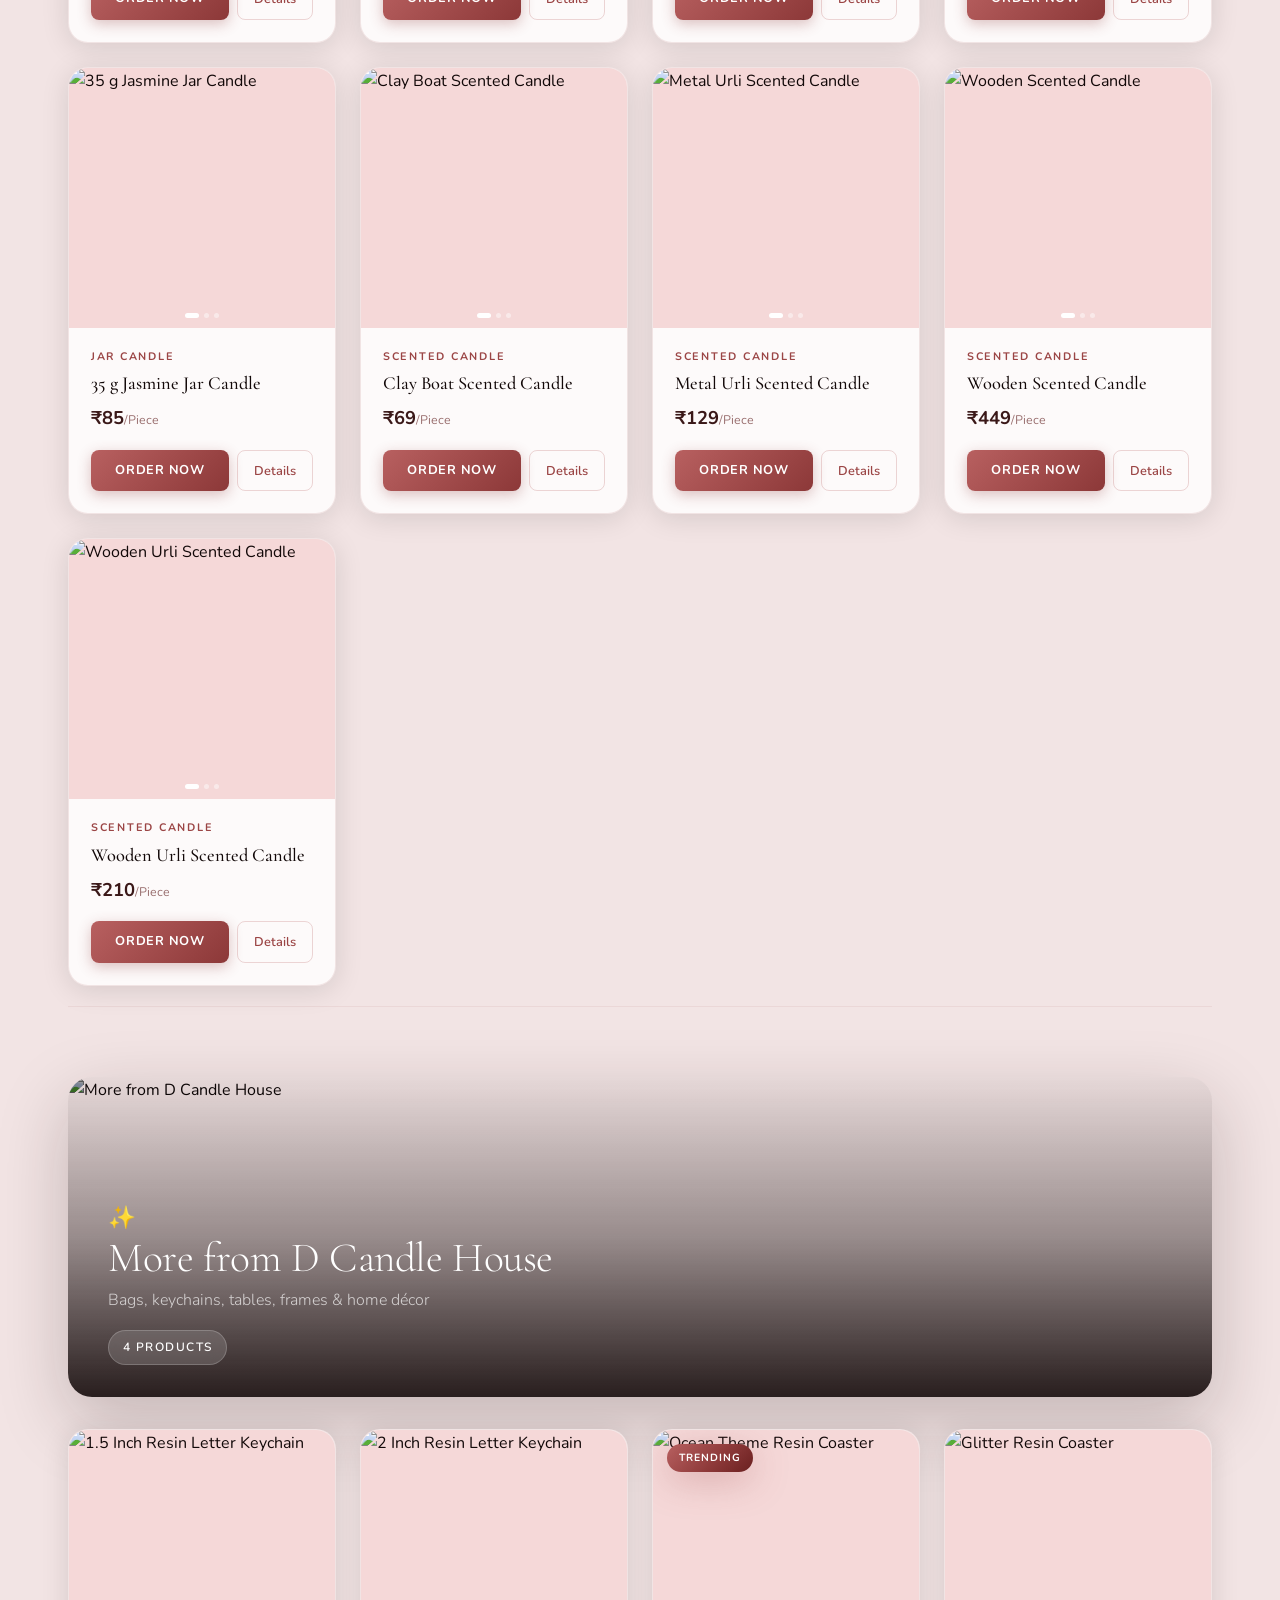
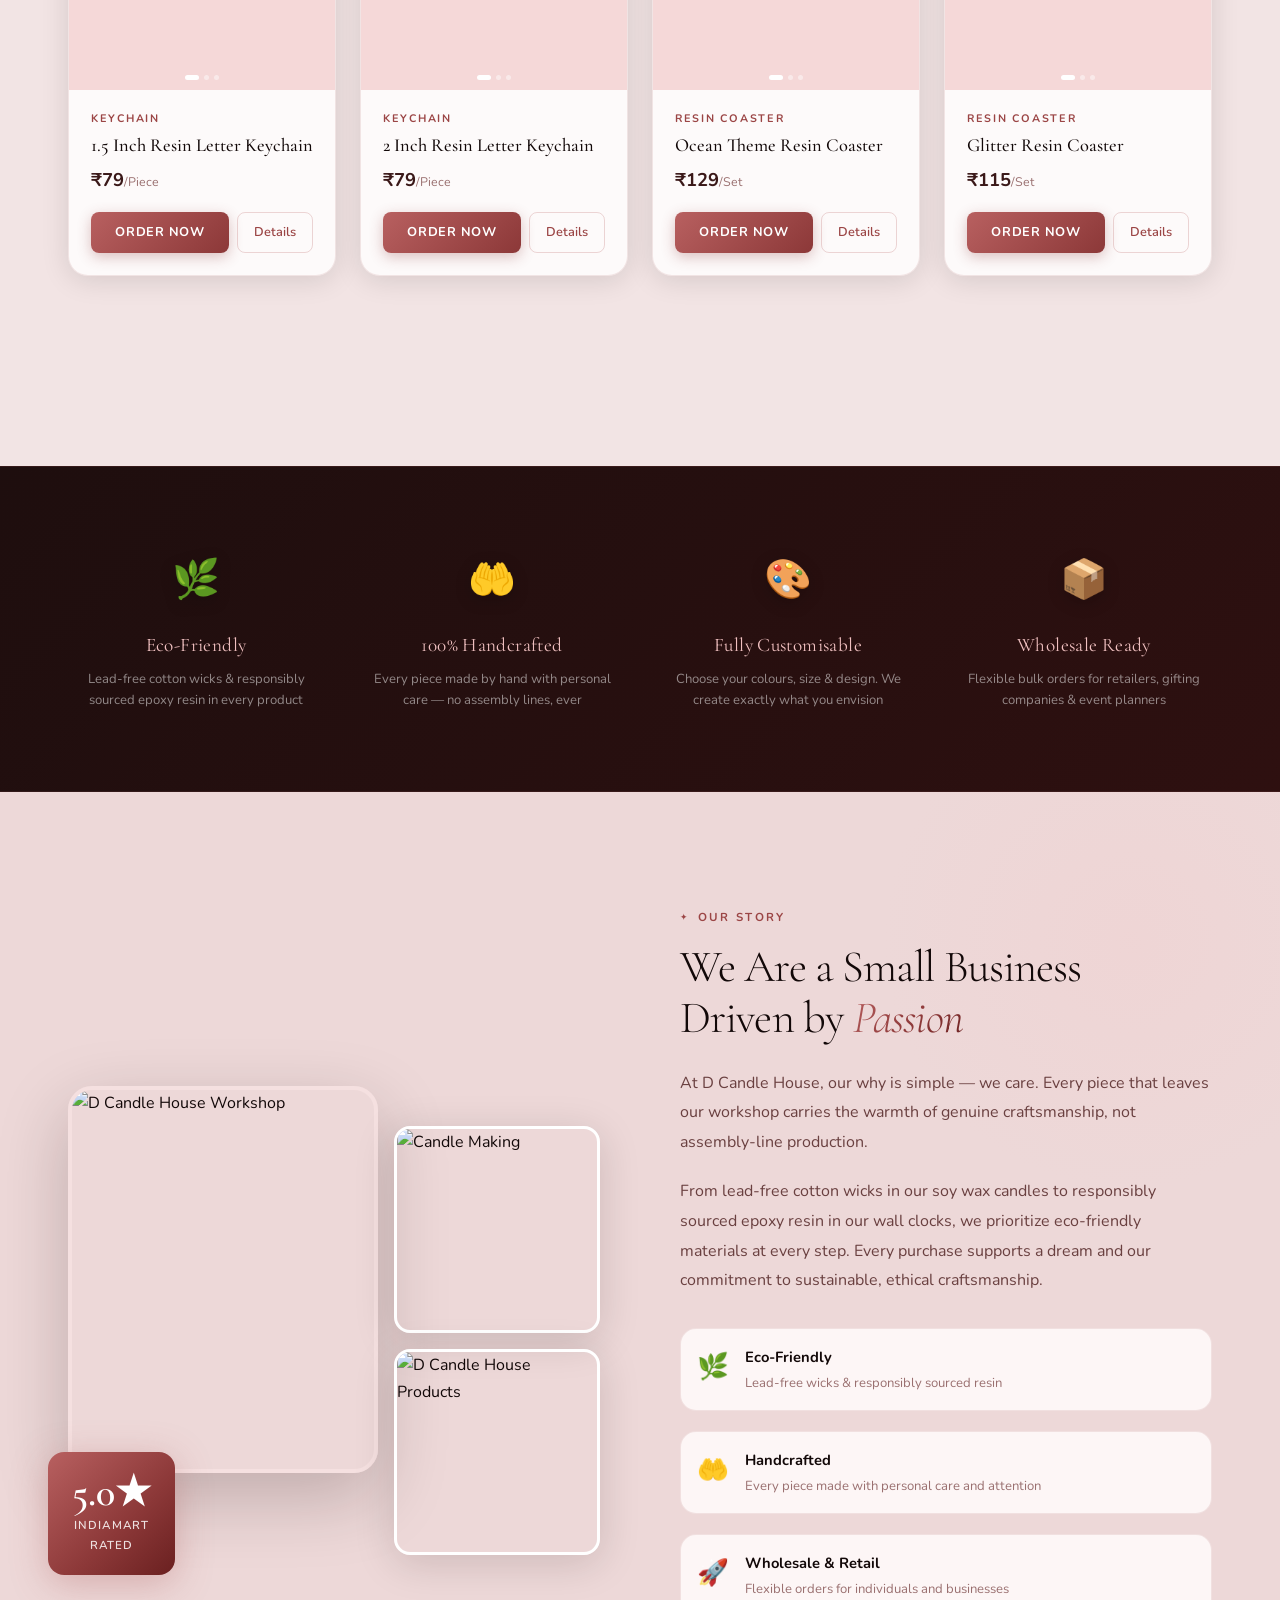
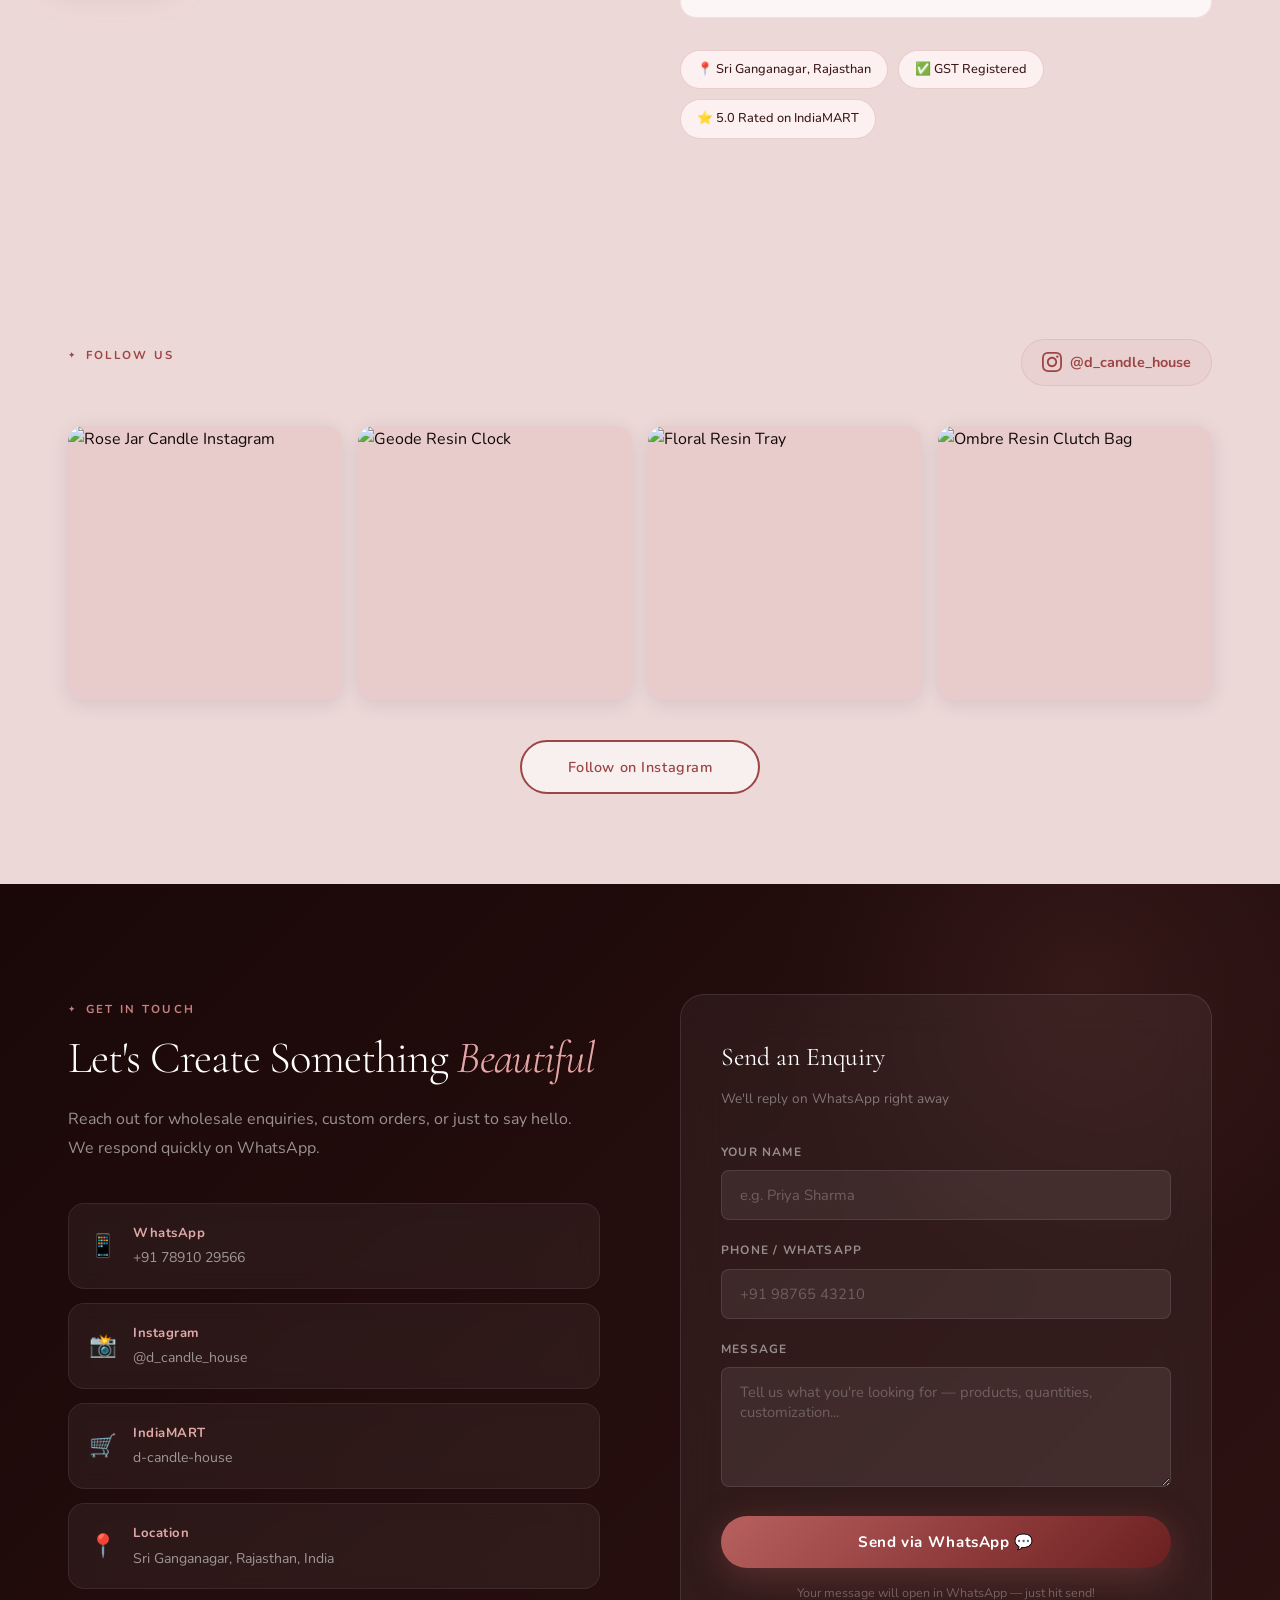
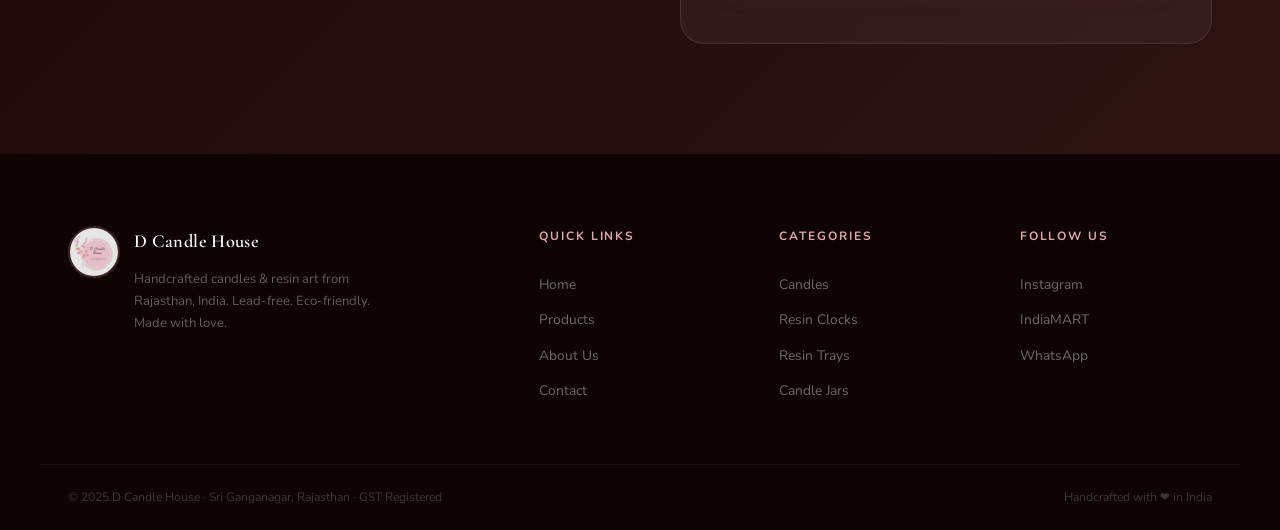
==== commit c7e25ba2: "Fix lookbook layout - better hero images, clean sections" ====
--- a/index.html
+++ b/index.html
@@ -203,11 +203,7 @@
 <!-- ═══════════ PRODUCTS ═══════════ -->
 <section id="products" class="section-products">
   <div class="container">
-    <div class="section-header">
-      <p class="section-label">Our Collection</p>
-      <h2 class="section-title">Crafted to Illuminate Your Space</h2>
-      <p class="section-subtitle">Every piece handmade with eco-friendly materials and genuine care</p>
-    </div>
+
 
     <div class="product-grid" id="productGrid">
       <!-- Products rendered by JS from products.js -->
--- a/css/style.css
+++ b/css/style.css
@@ -465,19 +465,17 @@
 
 /* ══════════ CATEGORIES BAR ══════════ */
 .categories-bar {
-  background: rgba(238,220,220,0.97);
-  backdrop-filter: blur(16px);
-  border-bottom: 1px solid rgba(155,69,69,0.15);
-  padding: 20px 0;
-  position: sticky;
-  top: var(--nav-h);
-  z-index: 50;
+  background: transparent;
+  padding: 16px 0 24px;
+  position: relative;
+  z-index: 10;
 }
 .cat-grid {
   display: flex;
-  gap: 10px;
+  gap: 8px;
   flex-wrap: wrap;
   justify-content: center;
+  padding: 0 12px;
 }
 .cat-pill {
   padding: 10px 22px;
@@ -533,7 +531,7 @@
   -webkit-text-fill-color: transparent;
   background-clip: text;
 }
-.section-header { text-align: center; margin-bottom: 60px; }
+.section-header { text-align: center; margin-bottom: 0; display: none; }
 .section-header .section-label { display: flex; justify-content: center; }
 .section-subtitle {
   font-size: 1rem;
@@ -546,7 +544,7 @@
 
 /* ══════════ PRODUCTS ══════════ */
 .section-products {
-  padding: 100px 0;
+  padding: 40px 0 100px;
   background: #F2E4E4;
 }
 
@@ -1331,25 +1329,28 @@
 }
 
 .lookbook-section {
-  margin-bottom: 80px;
-}
+  margin-bottom: 70px;
+  padding-bottom: 20px;
+  border-bottom: 1px solid rgba(155,69,69,0.08);
+}
+.lookbook-section:last-child { border-bottom: none; }
 
 /* Section hero banner */
 .lookbook-hero {
   position: relative;
   width: 100%;
-  height: 380px;
+  height: 320px;
   border-radius: var(--radius-lg);
   overflow: hidden;
-  margin-bottom: 36px;
+  margin-bottom: 32px;
   box-shadow: var(--shadow-lg);
 }
 .lookbook-hero img {
   width: 100%; height: 100%;
   object-fit: cover;
-  object-position: center;
+  object-position: center 30%;
   transition: transform 0.8s ease;
-  filter: brightness(0.75);
+  filter: brightness(0.65);
 }
 .lookbook-hero:hover img { transform: scale(1.04); }
 
@@ -1359,22 +1360,22 @@
   display: flex;
   flex-direction: column;
   justify-content: flex-end;
-  padding: 40px 48px;
-  background: linear-gradient(to top, rgba(18,8,8,0.85) 0%, rgba(18,8,8,0.2) 60%, transparent 100%);
+  padding: 32px 40px;
+  background: linear-gradient(to top, rgba(18,8,8,0.9) 0%, rgba(18,8,8,0.4) 50%, rgba(18,8,8,0.05) 100%);
 }
 .lb-emoji {
-  font-size: 2rem;
-  margin-bottom: 8px;
+  font-size: 1.4rem;
+  margin-bottom: 6px;
   line-height: 1;
 }
 .lb-title {
   font-family: var(--font-display);
-  font-size: clamp(2rem, 4vw, 3.2rem);
+  font-size: clamp(1.8rem, 3.5vw, 2.6rem);
   font-weight: 300;
   color: white;
   line-height: 1.1;
   letter-spacing: -0.01em;
-  margin-bottom: 8px;
+  margin-bottom: 6px;
 }
 .lb-tagline {
   font-size: 1rem;
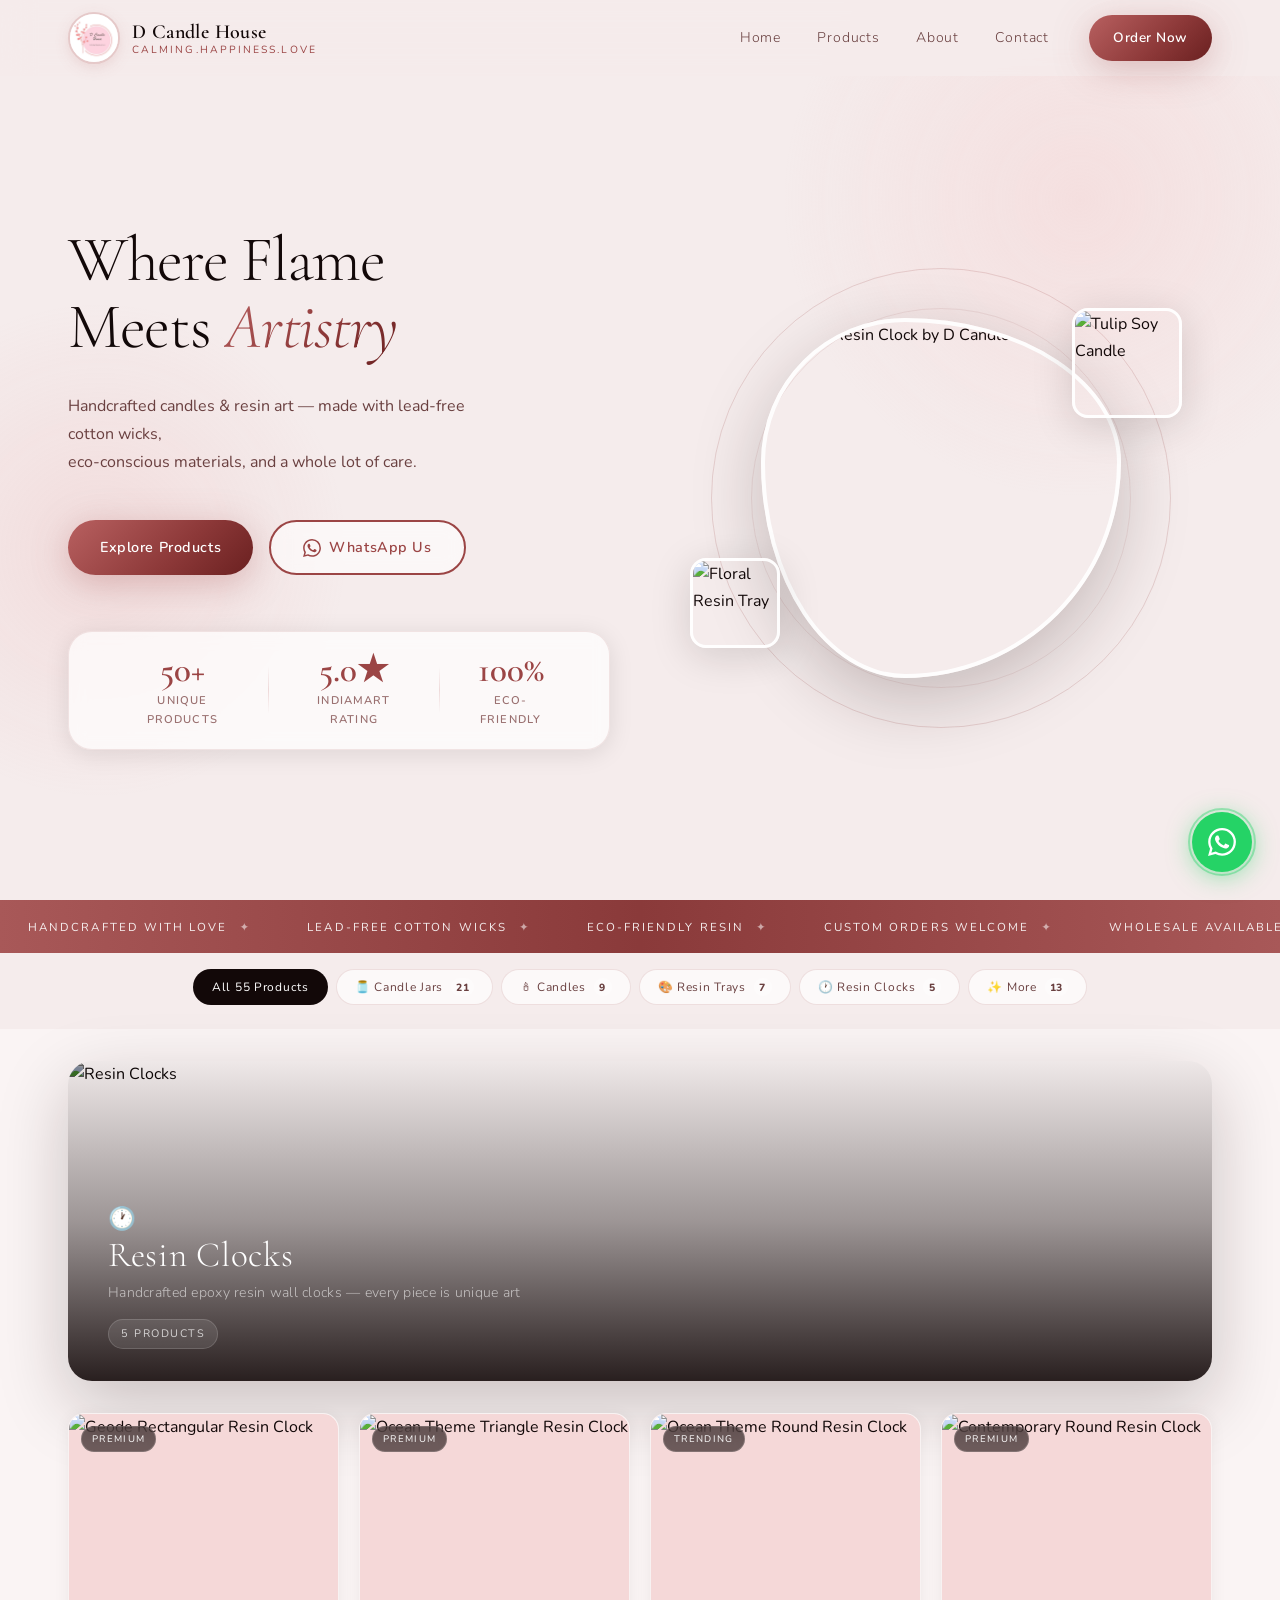
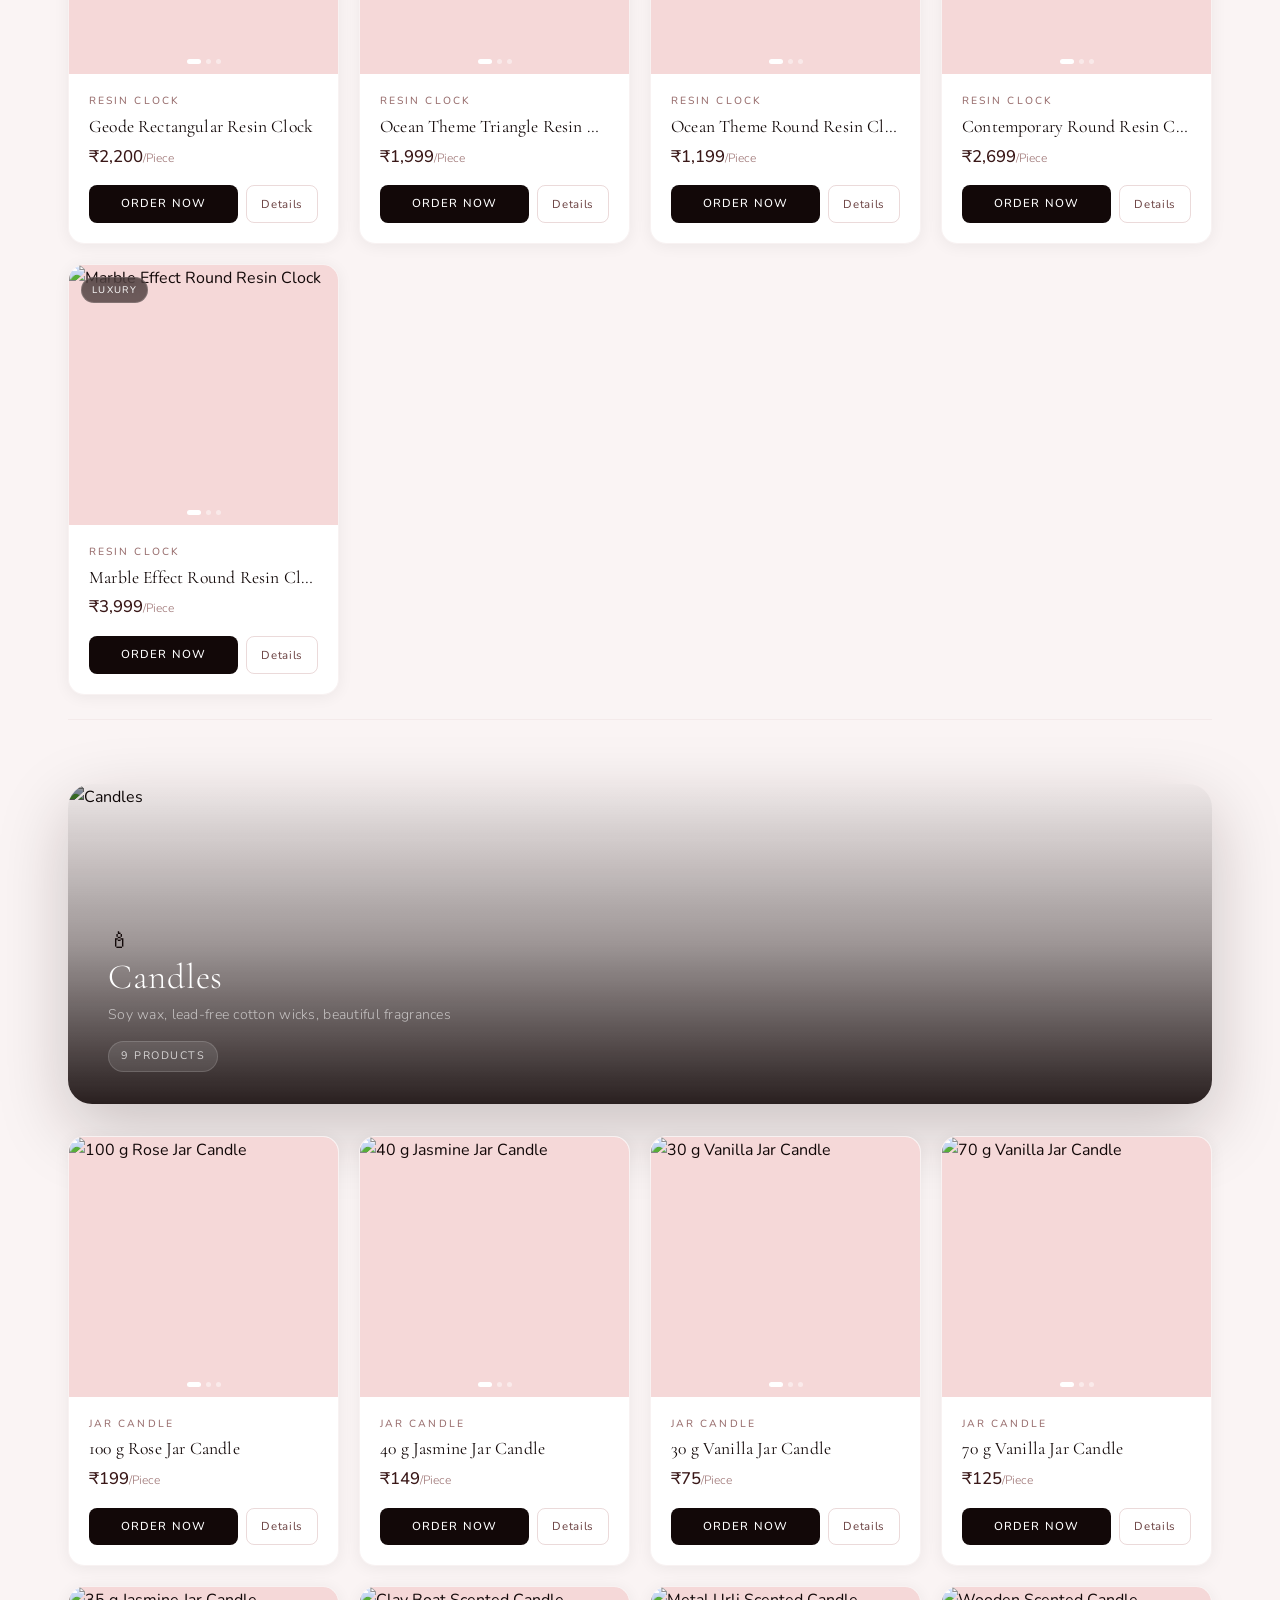
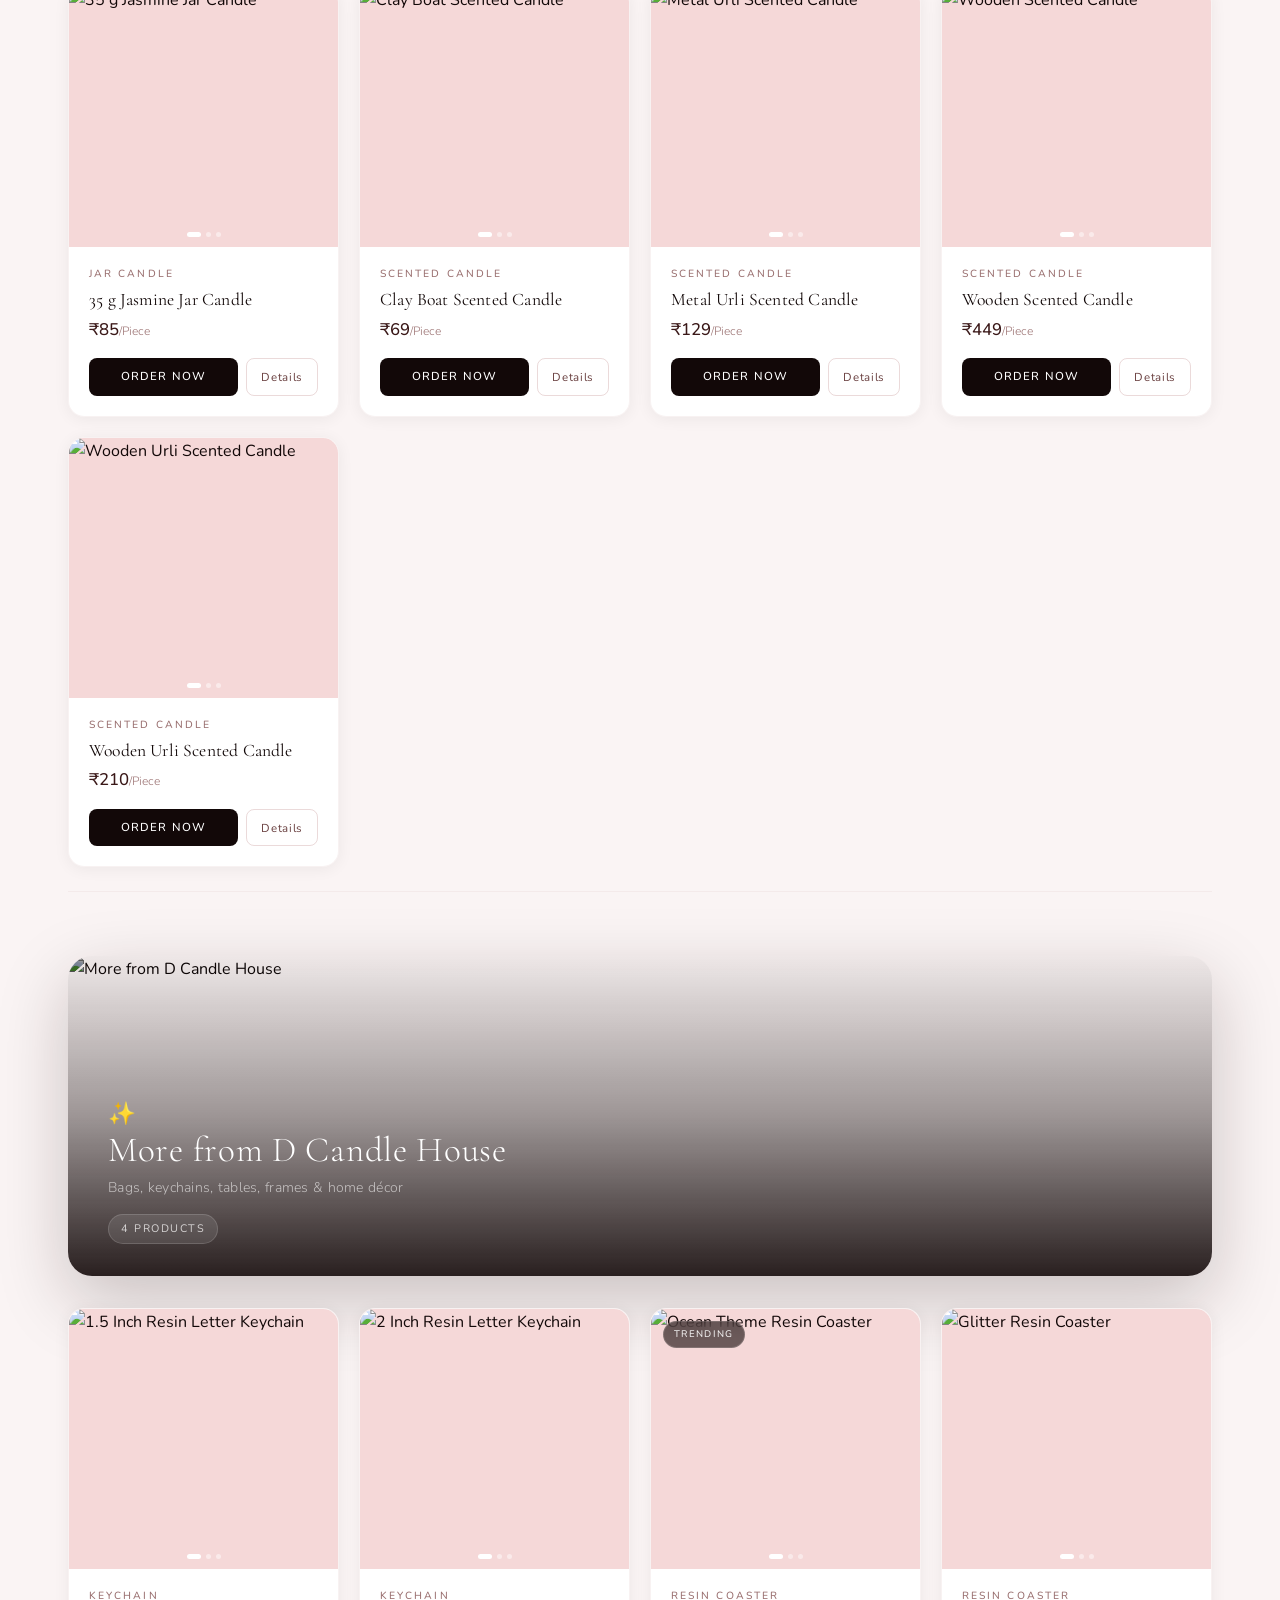
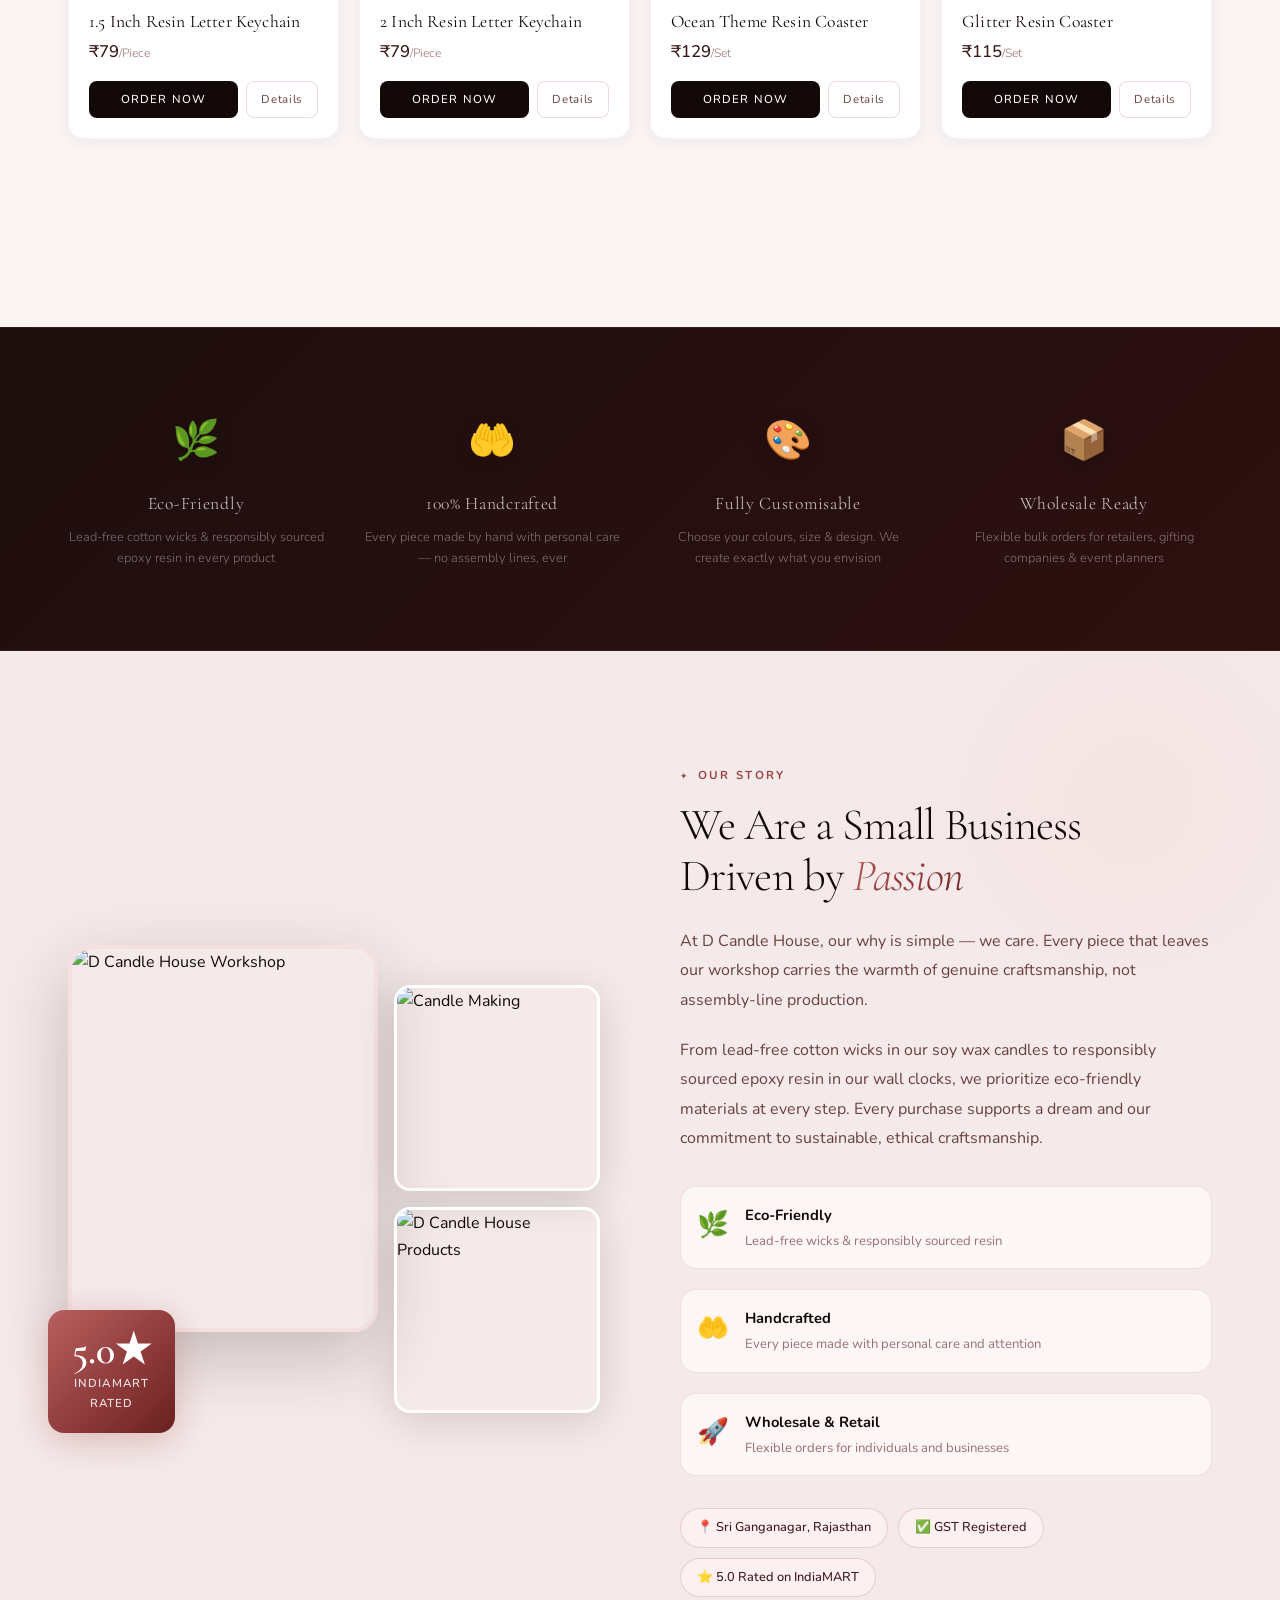
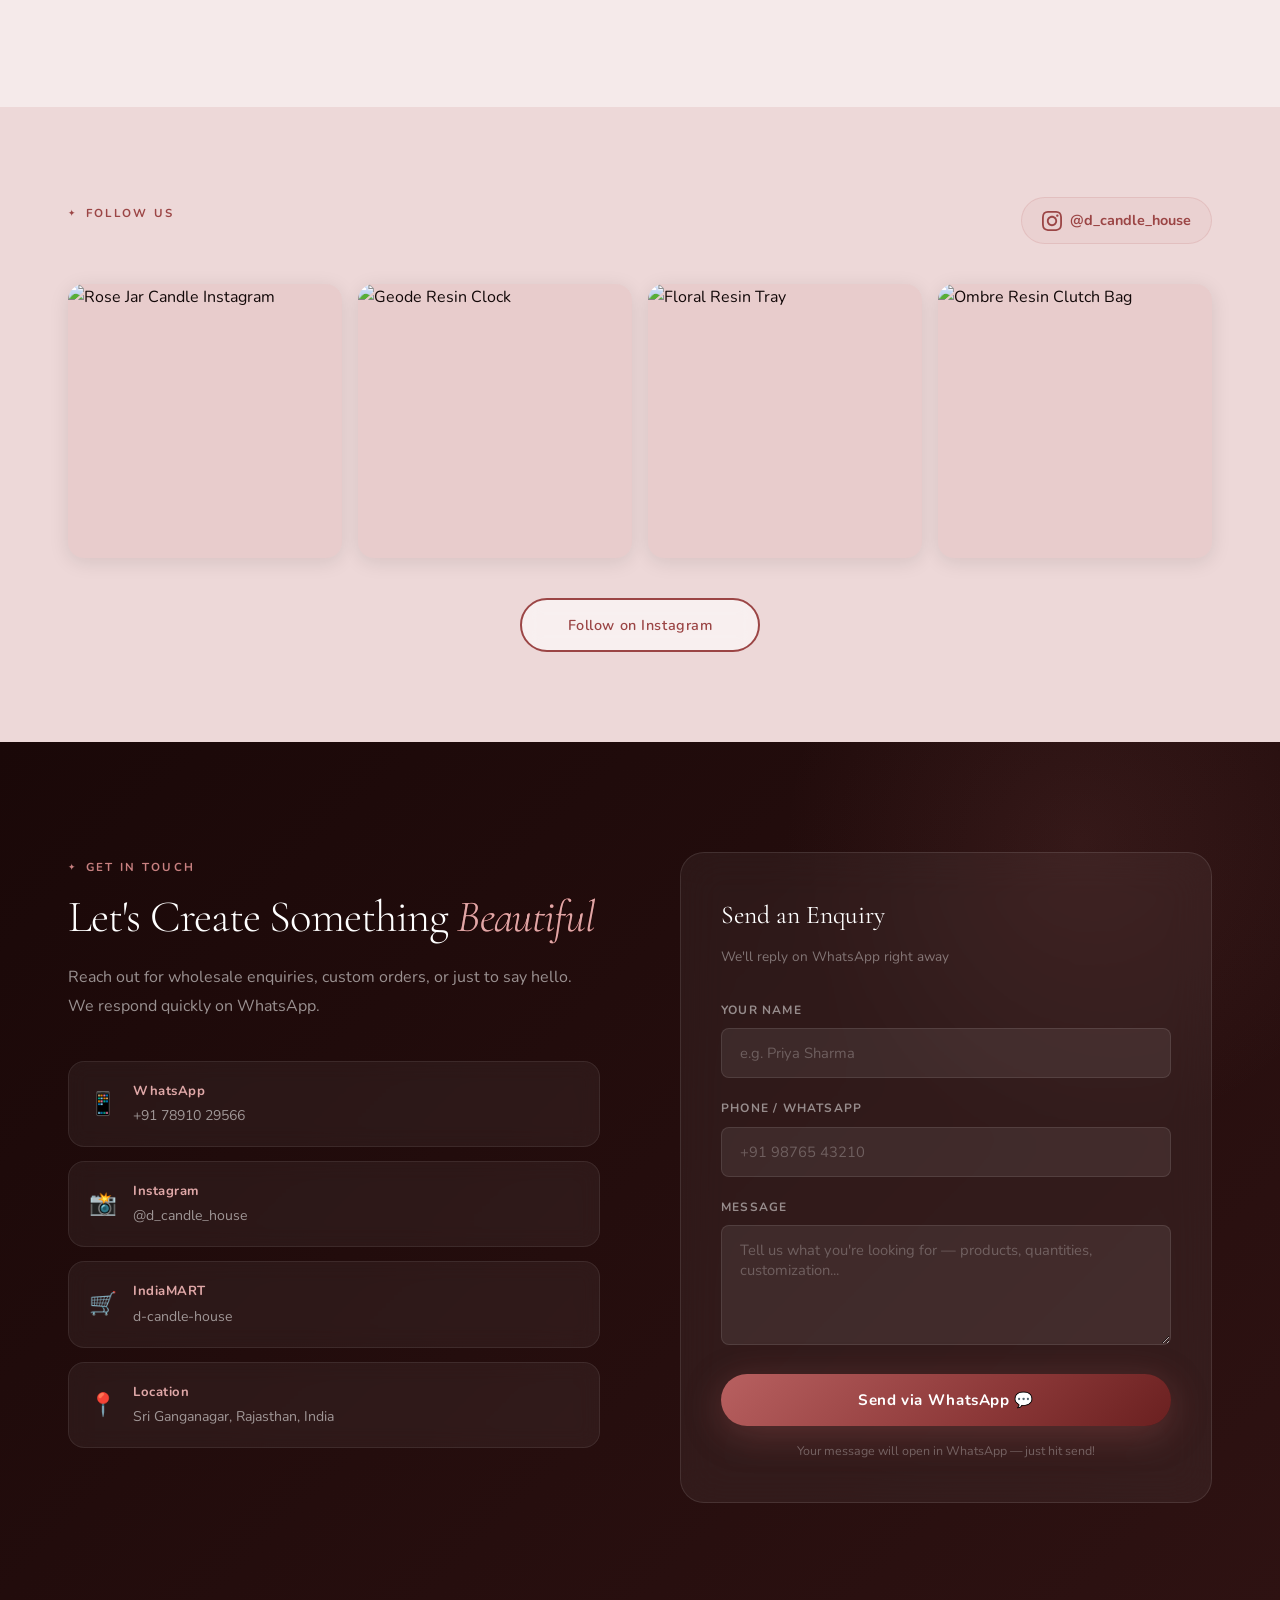
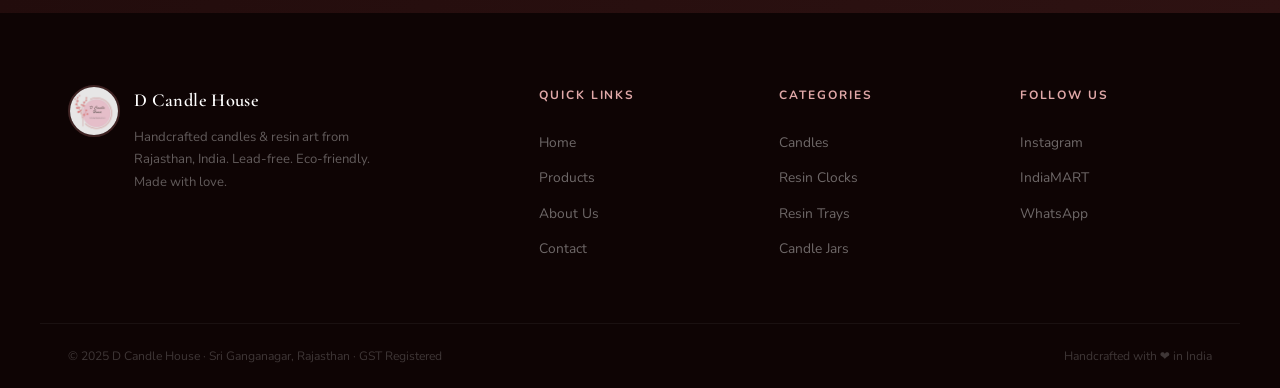
==== commit e2ca16f2: "Elegance pass - lighter weights, refined cards, remove location label" ====
--- a/index.html
+++ b/index.html
@@ -112,7 +112,7 @@
 <section id="home" class="hero">
   <div class="hero-bg-texture"></div>
   <div class="hero-content">
-    <p class="hero-label">Sri Ganganagar · Rajasthan</p>
+    
     <h1 class="hero-title">
       Where Flame<br />
       Meets <em>Artistry</em>
--- a/css/style.css
+++ b/css/style.css
@@ -112,9 +112,9 @@
 .logo-tagline {
   font-size: 0.65rem;
   color: var(--pink-deep);
-  letter-spacing: 0.16em;
+  letter-spacing: 0.2em;
   text-transform: uppercase;
-  font-weight: 600;
+  font-weight: 400;
 }
 
 .nav-links {
@@ -126,11 +126,12 @@
 .nav-links a {
   font-size: 0.88rem;
   font-weight: 500;
-  color: var(--taupe-mid);
-  letter-spacing: 0.04em;
+  color: var(--taupe-light);
+  letter-spacing: 0.06em;
   position: relative;
   padding-bottom: 4px;
   transition: color 0.2s;
+  font-weight: 300;
 }
 .nav-links a::after {
   content: '';
@@ -308,7 +309,7 @@
 
 .hero-title {
   font-family: var(--font-display);
-  font-size: clamp(3.4rem, 5.5vw, 5.8rem);
+  font-size: clamp(3rem, 5vw, 5.2rem);
   font-weight: 300;
   line-height: 1.05;
   color: #120808;
@@ -435,11 +436,11 @@
 /* ══════════ MARQUEE STRIP ══════════ */
 .marquee-strip {
   background: linear-gradient(90deg, #A85858 0%, #8A3A3A 50%, #A85858 100%);
-  padding: 16px 0;
+  padding: 13px 0;
   overflow: hidden;
   white-space: nowrap;
-  border-top: 1px solid rgba(255,255,255,0.1);
-  border-bottom: 1px solid rgba(255,255,255,0.1);
+  border-top: none;
+  border-bottom: none;
 }
 .marquee-track {
   display: inline-flex;
@@ -450,12 +451,12 @@
   display: inline-flex;
   align-items: center;
   gap: 12px;
-  padding: 0 32px;
-  font-size: 0.8rem;
-  font-weight: 700;
-  letter-spacing: 0.14em;
+  padding: 0 28px;
+  font-size: 0.72rem;
+  font-weight: 400;
+  letter-spacing: 0.18em;
   text-transform: uppercase;
-  color: white;
+  color: rgba(255,255,255,0.9);
 }
 .marquee-item::after { content: '✦'; opacity: 0.6; }
 @keyframes marquee {
@@ -478,16 +479,16 @@
   padding: 0 12px;
 }
 .cat-pill {
-  padding: 10px 22px;
+  padding: 8px 18px;
   border-radius: var(--radius-xl);
-  font-size: 0.82rem;
-  font-weight: 600;
+  font-size: 0.75rem;
+  font-weight: 400;
   color: var(--taupe-light);
-  border: 1.5px solid rgba(155,69,69,0.18);
-  background: #FDF6F6;
+  border: 1px solid rgba(155,69,69,0.15);
+  background: rgba(255,255,255,0.7);
   transition: all 0.25s ease;
   cursor: pointer;
-  letter-spacing: 0.02em;
+  letter-spacing: 0.06em;
 }
 .cat-pill:hover {
   border-color: var(--pink-deep);
@@ -496,11 +497,10 @@
   transform: translateY(-1px);
 }
 .cat-pill.active {
-  background: linear-gradient(135deg, #C87878, #8A3A3A);
+  background: var(--taupe-dark);
   color: white;
   border-color: transparent;
-  box-shadow: 0 6px 24px rgba(168,88,88,0.4);
-  transform: translateY(-2px);
+  box-shadow: none;
 }
 
 /* ══════════ SECTION COMMONS ══════════ */
@@ -544,8 +544,8 @@
 
 /* ══════════ PRODUCTS ══════════ */
 .section-products {
-  padding: 40px 0 100px;
-  background: #F2E4E4;
+  padding: 32px 0 100px;
+  background: #FAF4F4;
 }
 
 .product-grid {
@@ -555,11 +555,11 @@
 }
 
 .product-card {
-  background: #FDFAFA;
-  border-radius: 20px;
+  background: white;
+  border-radius: 16px;
   overflow: hidden;
-  box-shadow: 0 4px 28px rgba(18,8,8,0.12);
-  border: 1px solid rgba(155,69,69,0.12);
+  box-shadow: 0 2px 16px rgba(18,8,8,0.06);
+  border: 1px solid rgba(155,69,69,0.07);
   transition: all 0.35s cubic-bezier(0.34, 1.56, 0.64, 1);
   cursor: pointer;
   animation: fadeInUp 0.5s ease forwards;
@@ -577,8 +577,9 @@
   border-radius: var(--radius-lg);
 }
 .product-card:hover {
-  transform: translateY(-10px) scale(1.01);
-  box-shadow: var(--shadow-lg), 0 0 0 1px rgba(196,122,122,0.15);
+  transform: translateY(-6px);
+  box-shadow: 0 12px 40px rgba(18,8,8,0.12);
+  border-color: rgba(155,69,69,0.12);
 }
 @keyframes fadeInUp {
   from { opacity: 0; transform: translateY(24px); }
@@ -618,52 +619,54 @@
 
 .product-badge {
   position: absolute;
-  top: 14px; left: 14px;
-  background: var(--grad-pink);
-  color: white;
+  top: 12px; left: 12px;
+  background: rgba(18,8,8,0.6);
+  backdrop-filter: blur(8px);
+  color: rgba(255,255,255,0.9);
+  font-size: 0.6rem;
+  font-weight: 500;
+  letter-spacing: 0.14em;
+  text-transform: uppercase;
+  padding: 4px 10px;
+  border-radius: var(--radius-xl);
+  z-index: 2;
+  border: 1px solid rgba(255,255,255,0.15);
+}
+
+.product-body {
+  padding: 18px 20px 20px;
+  position: relative;
+  z-index: 1;
+}
+.product-cat {
   font-size: 0.65rem;
-  font-weight: 700;
-  letter-spacing: 0.1em;
+  letter-spacing: 0.2em;
   text-transform: uppercase;
-  padding: 5px 12px;
-  border-radius: var(--radius-xl);
-  box-shadow: var(--shadow-pink);
-  z-index: 2;
-}
-
-.product-body {
-  padding: 20px 22px 22px;
-  position: relative;
-  z-index: 1;
-}
-.product-cat {
-  font-size: 0.68rem;
-  letter-spacing: 0.16em;
-  text-transform: uppercase;
-  color: var(--pink-deep);
-  font-weight: 700;
+  color: var(--taupe-muted);
+  font-weight: 500;
   margin-bottom: 6px;
 }
 .product-name {
   font-family: var(--font-display);
-  font-size: 1.15rem;
-  font-weight: 500;
+  font-size: 1.1rem;
+  font-weight: 400;
   color: var(--taupe-dark);
-  margin-bottom: 6px;
+  margin-bottom: 4px;
   line-height: 1.3;
   white-space: nowrap;
   overflow: hidden;
   text-overflow: ellipsis;
+  letter-spacing: 0.01em;
 }
 .product-price {
-  font-size: 1.15rem;
-  font-weight: 700;
+  font-size: 1.05rem;
+  font-weight: 500;
   color: var(--taupe-mid);
-  margin-bottom: 16px;
+  margin-bottom: 14px;
 }
 .product-price span {
-  font-size: 0.78rem;
-  font-weight: 400;
+  font-size: 0.75rem;
+  font-weight: 300;
   color: var(--taupe-muted);
 }
 .product-actions { display: flex; gap: 8px; }
@@ -672,36 +675,33 @@
   display: flex;
   align-items: center;
   justify-content: center;
-  padding: 10px 16px;
-  background: linear-gradient(135deg, #B86060, #8C3838);
+  padding: 9px 14px;
+  background: var(--taupe-dark);
   color: white;
   border-radius: var(--radius-sm);
-  font-size: 0.8rem;
-  font-weight: 700;
-  letter-spacing: 0.06em;
+  font-size: 0.72rem;
+  font-weight: 500;
+  letter-spacing: 0.1em;
   text-transform: uppercase;
   transition: all 0.25s ease;
-  box-shadow: 0 4px 14px rgba(140,56,56,0.3);
 }
 .product-order:hover {
-  background: linear-gradient(135deg, #9B4545, #6A2020);
-  transform: translateY(-2px);
-  box-shadow: 0 8px 22px rgba(140,56,56,0.45);
+  background: var(--pink-deep);
+  transform: translateY(-1px);
 }
 .product-detail {
-  padding: 10px 16px;
-  border: 1.5px solid rgba(196,122,122,0.3);
+  padding: 9px 14px;
+  border: 1px solid rgba(155,69,69,0.2);
+  color: var(--taupe-light);
+  border-radius: var(--radius-sm);
+  font-size: 0.72rem;
+  font-weight: 400;
+  letter-spacing: 0.06em;
+  transition: all 0.2s;
+}
+.product-detail:hover {
+  border-color: rgba(155,69,69,0.4);
   color: var(--pink-deep);
-  border-radius: var(--radius-sm);
-  font-size: 0.8rem;
-  font-weight: 600;
-  transition: all 0.2s;
-}
-.product-detail:hover {
-  background: var(--pink-deep);
-  color: white;
-  border-color: var(--pink-deep);
-  transform: translateY(-1px);
 }
 
 /* ══════════ MODAL ══════════ */
@@ -839,22 +839,23 @@
 }
 .why-title {
   font-family: var(--font-display);
-  font-size: 1.2rem;
-  font-weight: 400;
-  color: #F0C0C0;
+  font-size: 1.1rem;
+  font-weight: 300;
+  color: rgba(255,255,255,0.8);
   margin-bottom: 8px;
-  letter-spacing: 0.02em;
+  letter-spacing: 0.04em;
 }
 .why-desc {
-  font-size: 0.82rem;
-  color: rgba(255,255,255,0.5);
-  line-height: 1.6;
+  font-size: 0.8rem;
+  color: rgba(255,255,255,0.4);
+  line-height: 1.65;
+  font-weight: 300;
 }
 
 /* ══════════ ABOUT ══════════ */
 .section-about {
   padding: 110px 0;
-  background: #EDD8D8;
+  background: #F5EAEA;
   position: relative;
   overflow: hidden;
 }
@@ -1329,9 +1330,9 @@
 }
 
 .lookbook-section {
-  margin-bottom: 70px;
-  padding-bottom: 20px;
-  border-bottom: 1px solid rgba(155,69,69,0.08);
+  margin-bottom: 64px;
+  padding-bottom: 24px;
+  border-bottom: 1px solid rgba(155,69,69,0.06);
 }
 .lookbook-section:last-child { border-bottom: none; }
 
@@ -1370,32 +1371,32 @@
 }
 .lb-title {
   font-family: var(--font-display);
-  font-size: clamp(1.8rem, 3.5vw, 2.6rem);
+  font-size: clamp(1.6rem, 3vw, 2.2rem);
   font-weight: 300;
   color: white;
   line-height: 1.1;
-  letter-spacing: -0.01em;
+  letter-spacing: 0.02em;
   margin-bottom: 6px;
 }
 .lb-tagline {
-  font-size: 1rem;
-  color: rgba(255,255,255,0.7);
+  font-size: 0.88rem;
+  color: rgba(255,255,255,0.6);
   font-weight: 300;
-  margin-bottom: 16px;
+  margin-bottom: 14px;
+  letter-spacing: 0.02em;
 }
 .lb-count {
   display: inline-flex;
   align-items: center;
   gap: 6px;
-  background: rgba(255,255,255,0.15);
-  backdrop-filter: blur(8px);
-  border: 1px solid rgba(255,255,255,0.2);
-  color: white;
-  font-size: 0.75rem;
-  font-weight: 600;
-  letter-spacing: 0.12em;
+  background: rgba(255,255,255,0.1);
+  border: 1px solid rgba(255,255,255,0.15);
+  color: rgba(255,255,255,0.75);
+  font-size: 0.68rem;
+  font-weight: 400;
+  letter-spacing: 0.14em;
   text-transform: uppercase;
-  padding: 6px 14px;
+  padding: 5px 12px;
   border-radius: 40px;
   width: fit-content;
 }
@@ -1404,7 +1405,7 @@
 .lookbook-grid {
   display: grid;
   grid-template-columns: repeat(auto-fill, minmax(240px, 1fr));
-  gap: 24px;
+  gap: 20px;
 }
 
 /* ═══════════════════════════════════════════
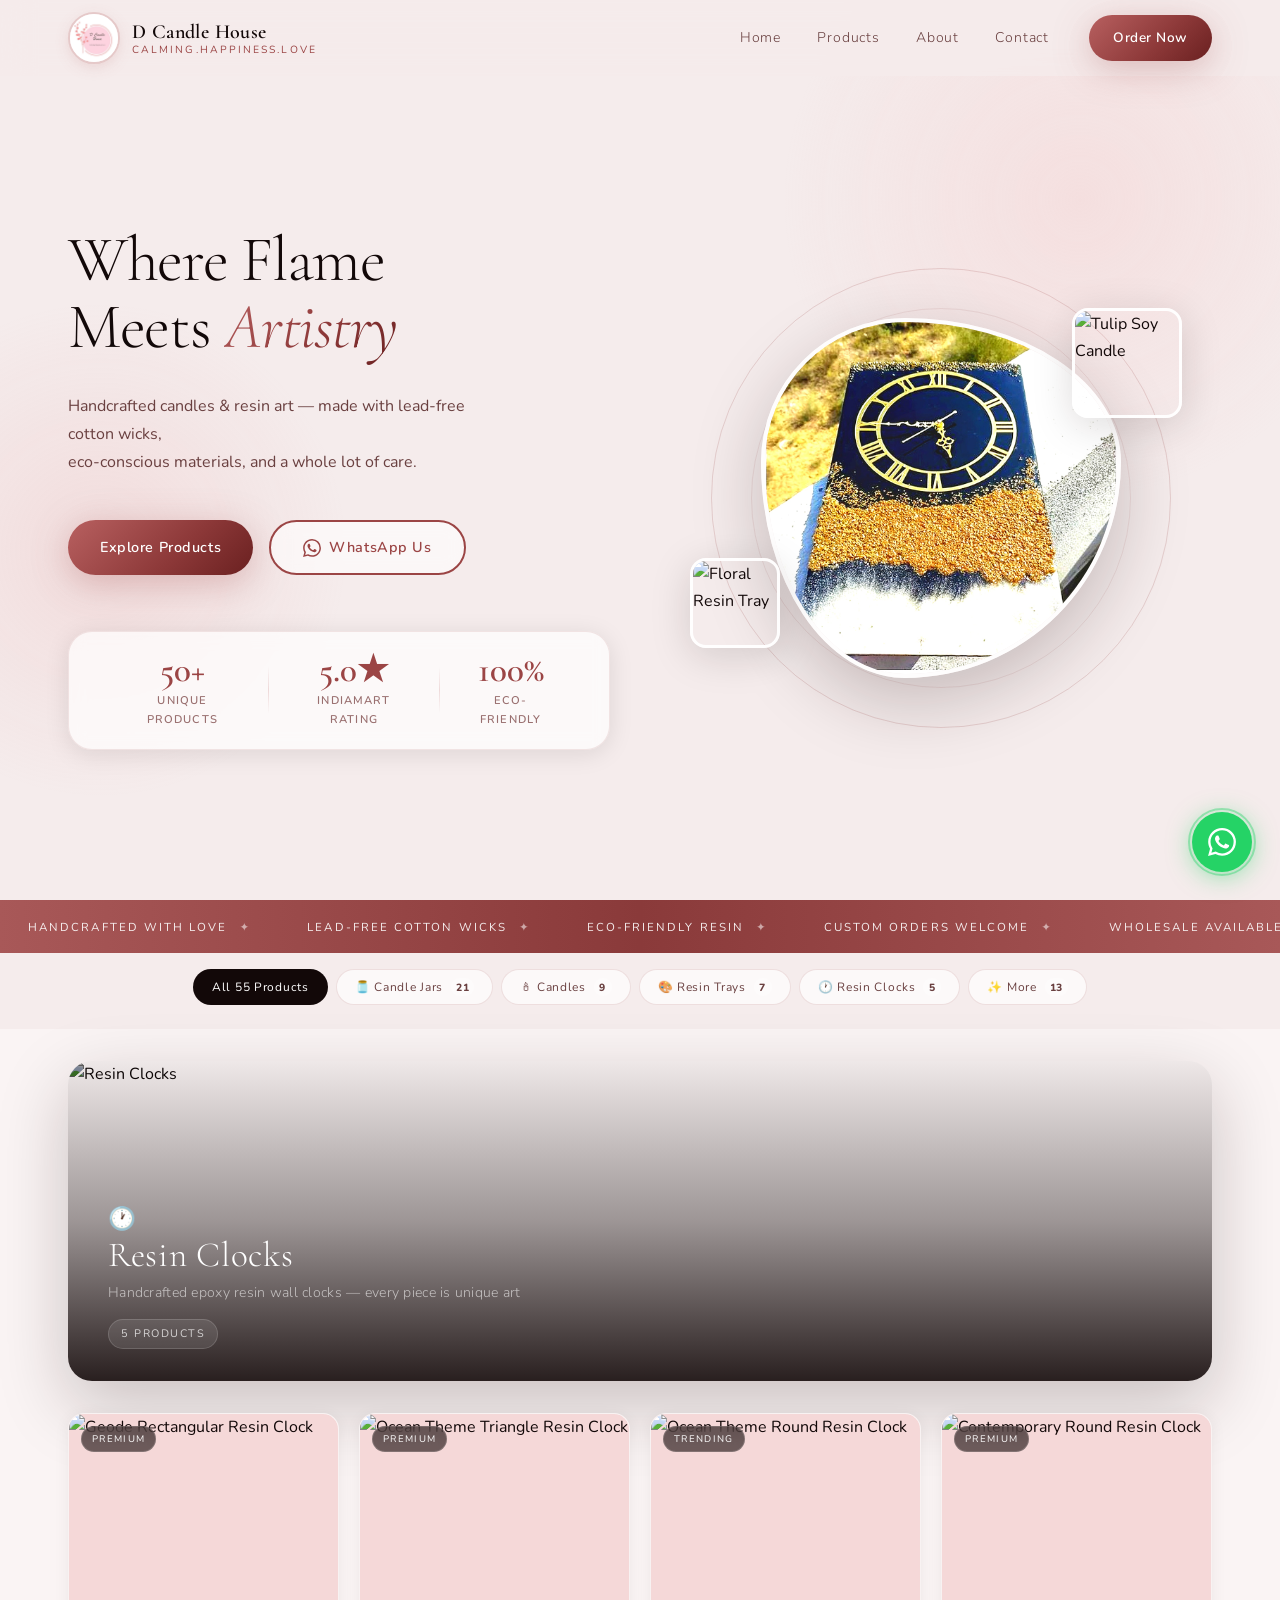
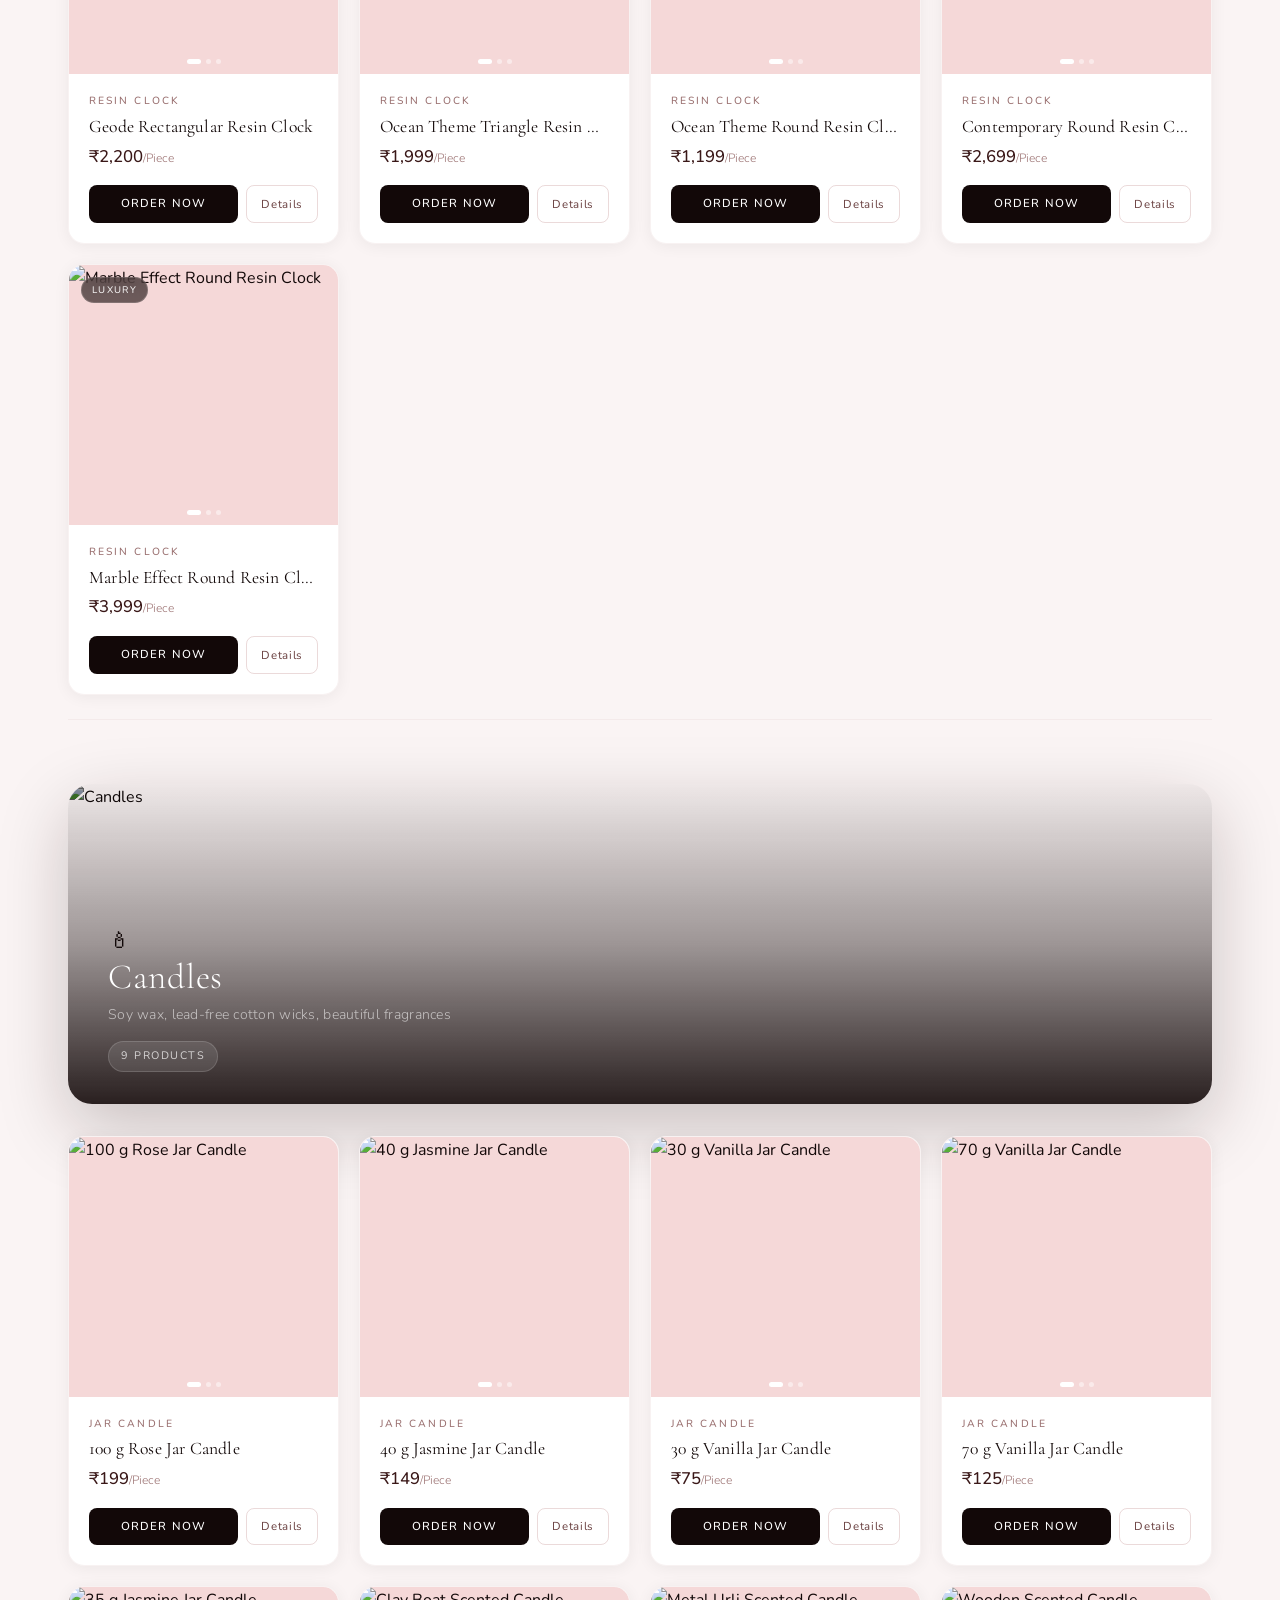
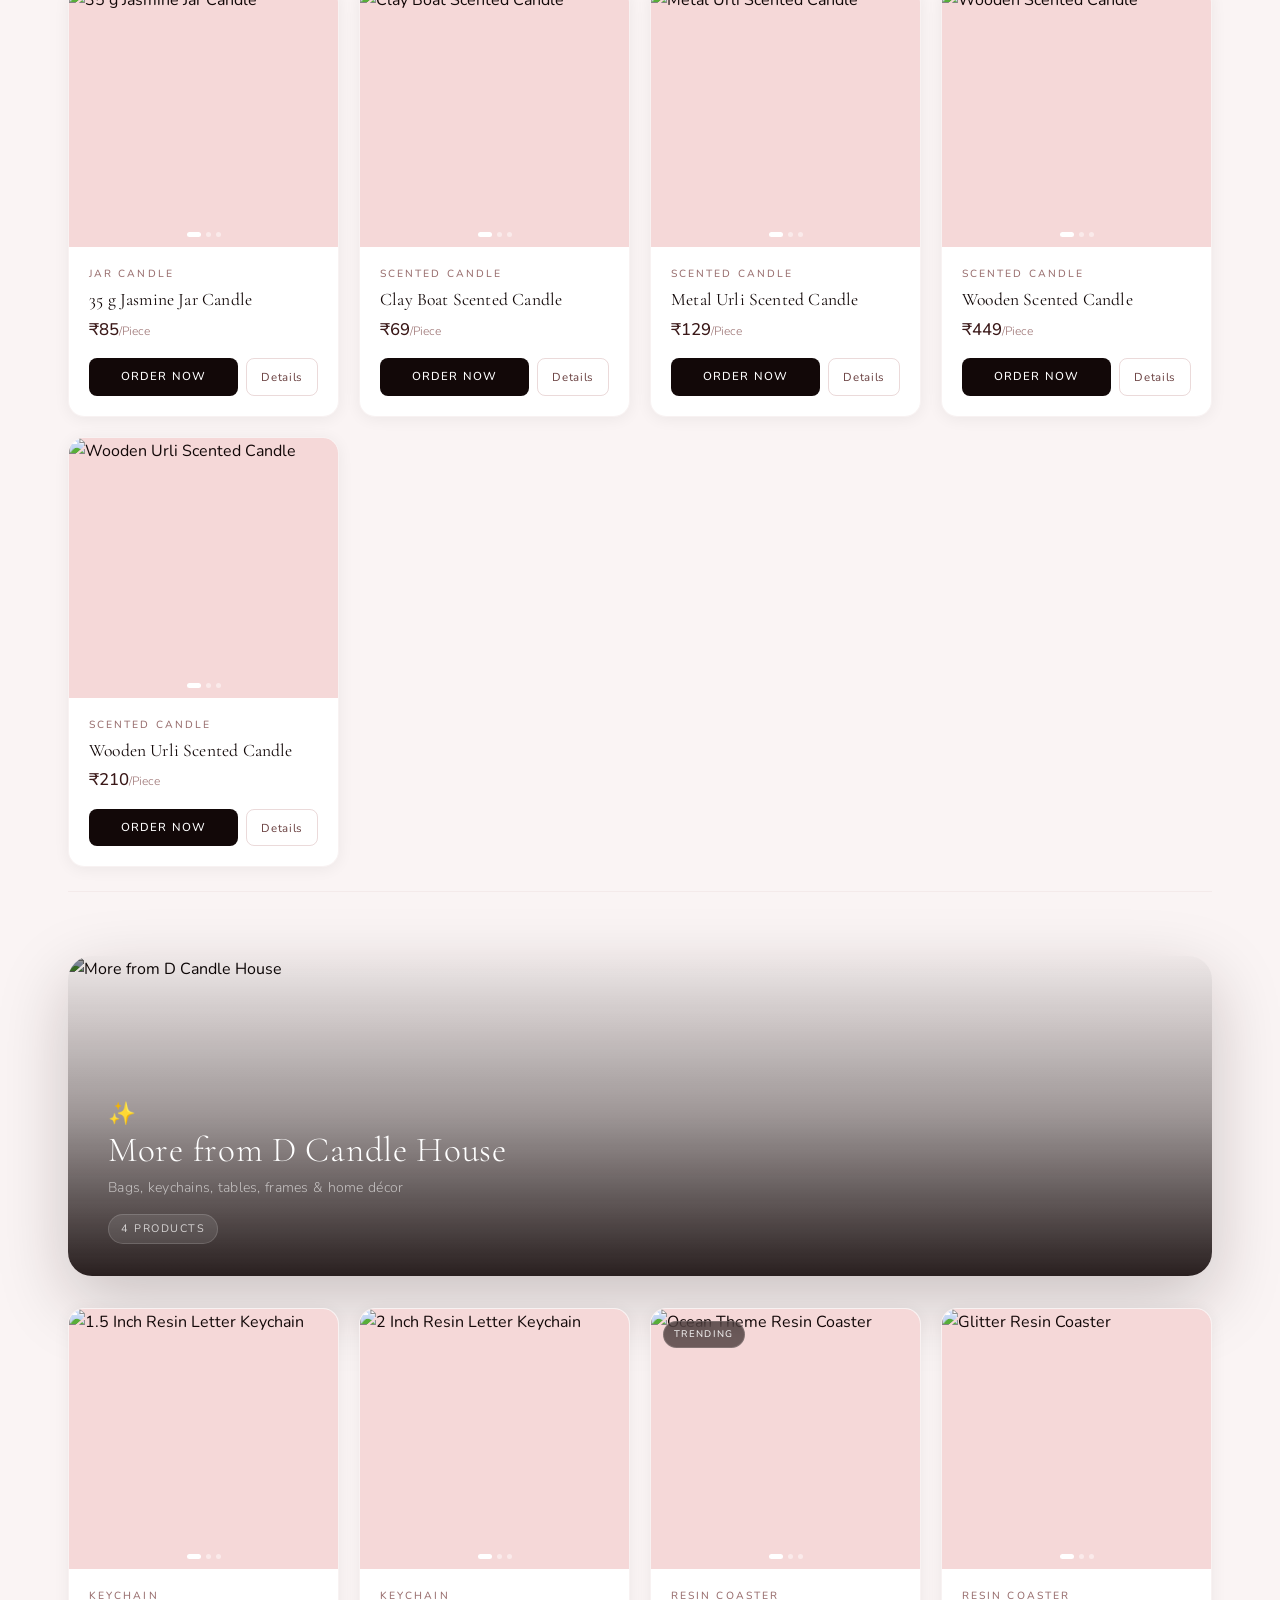
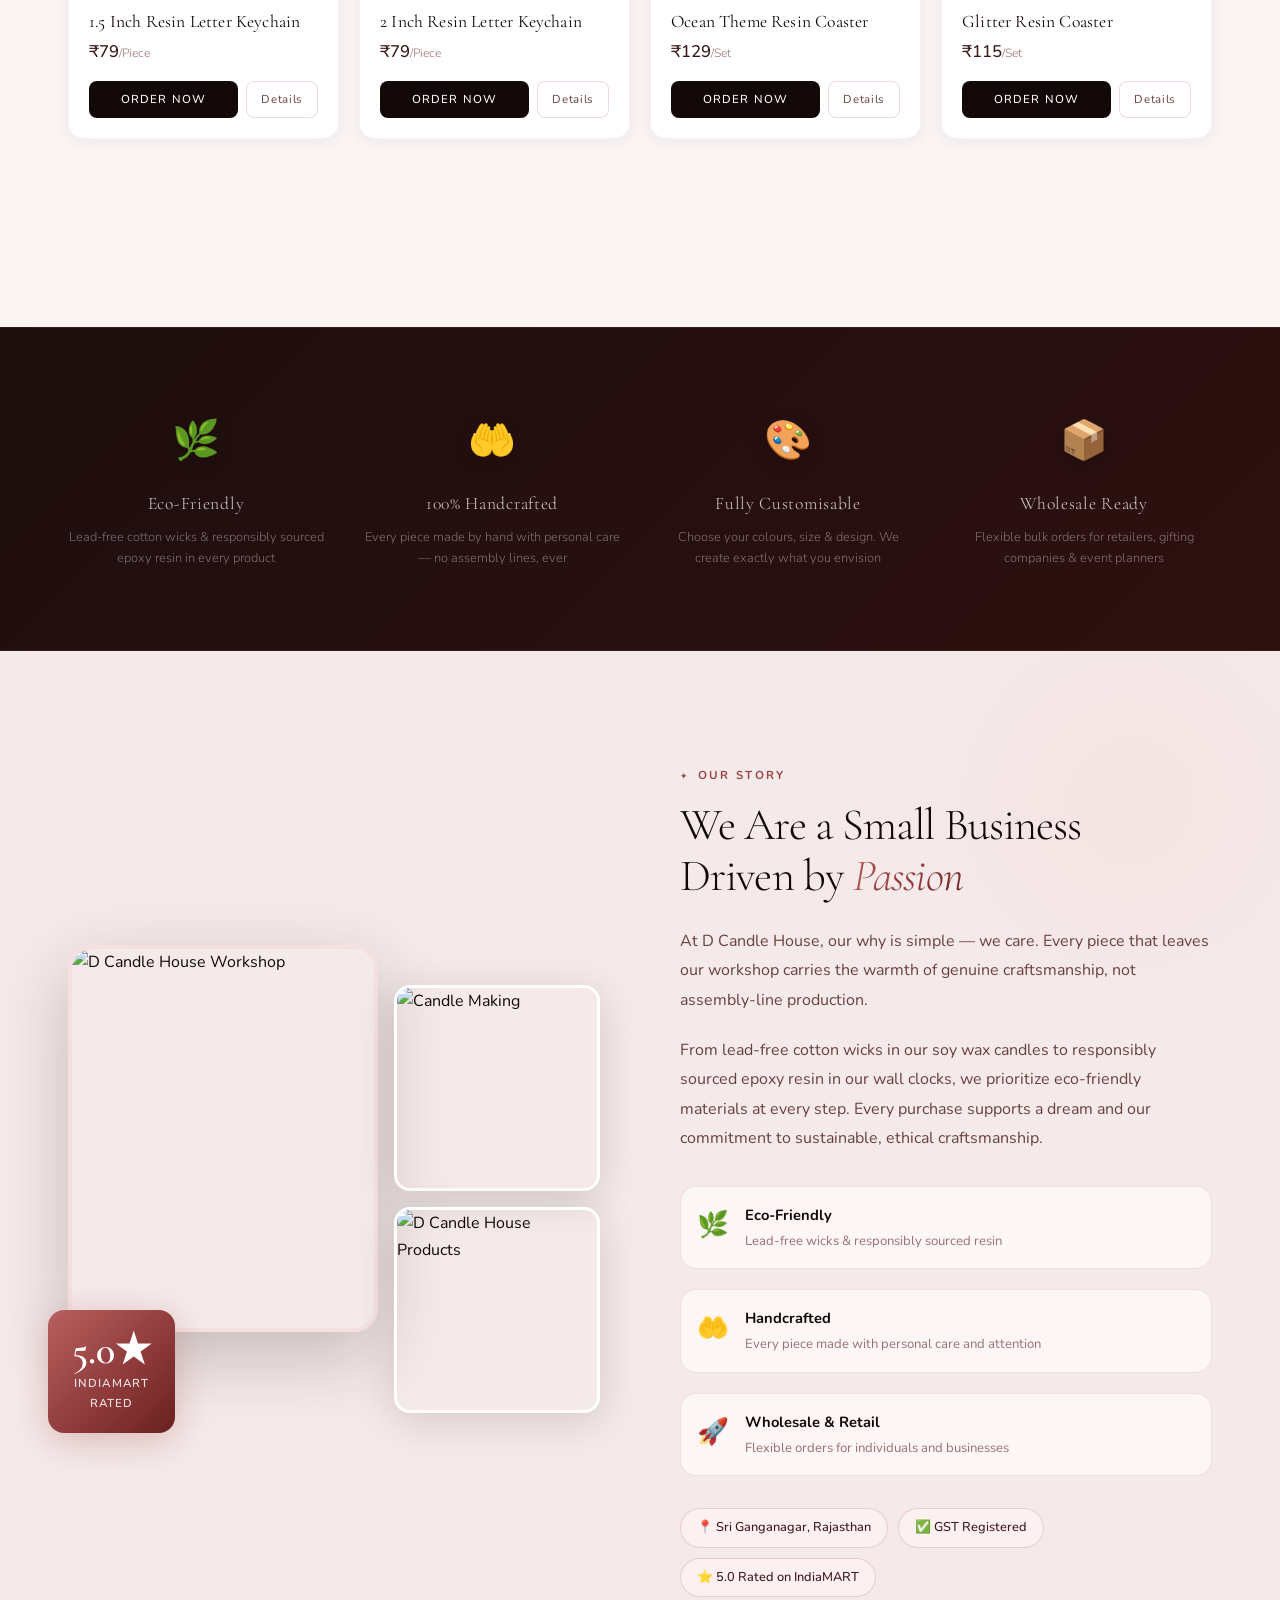
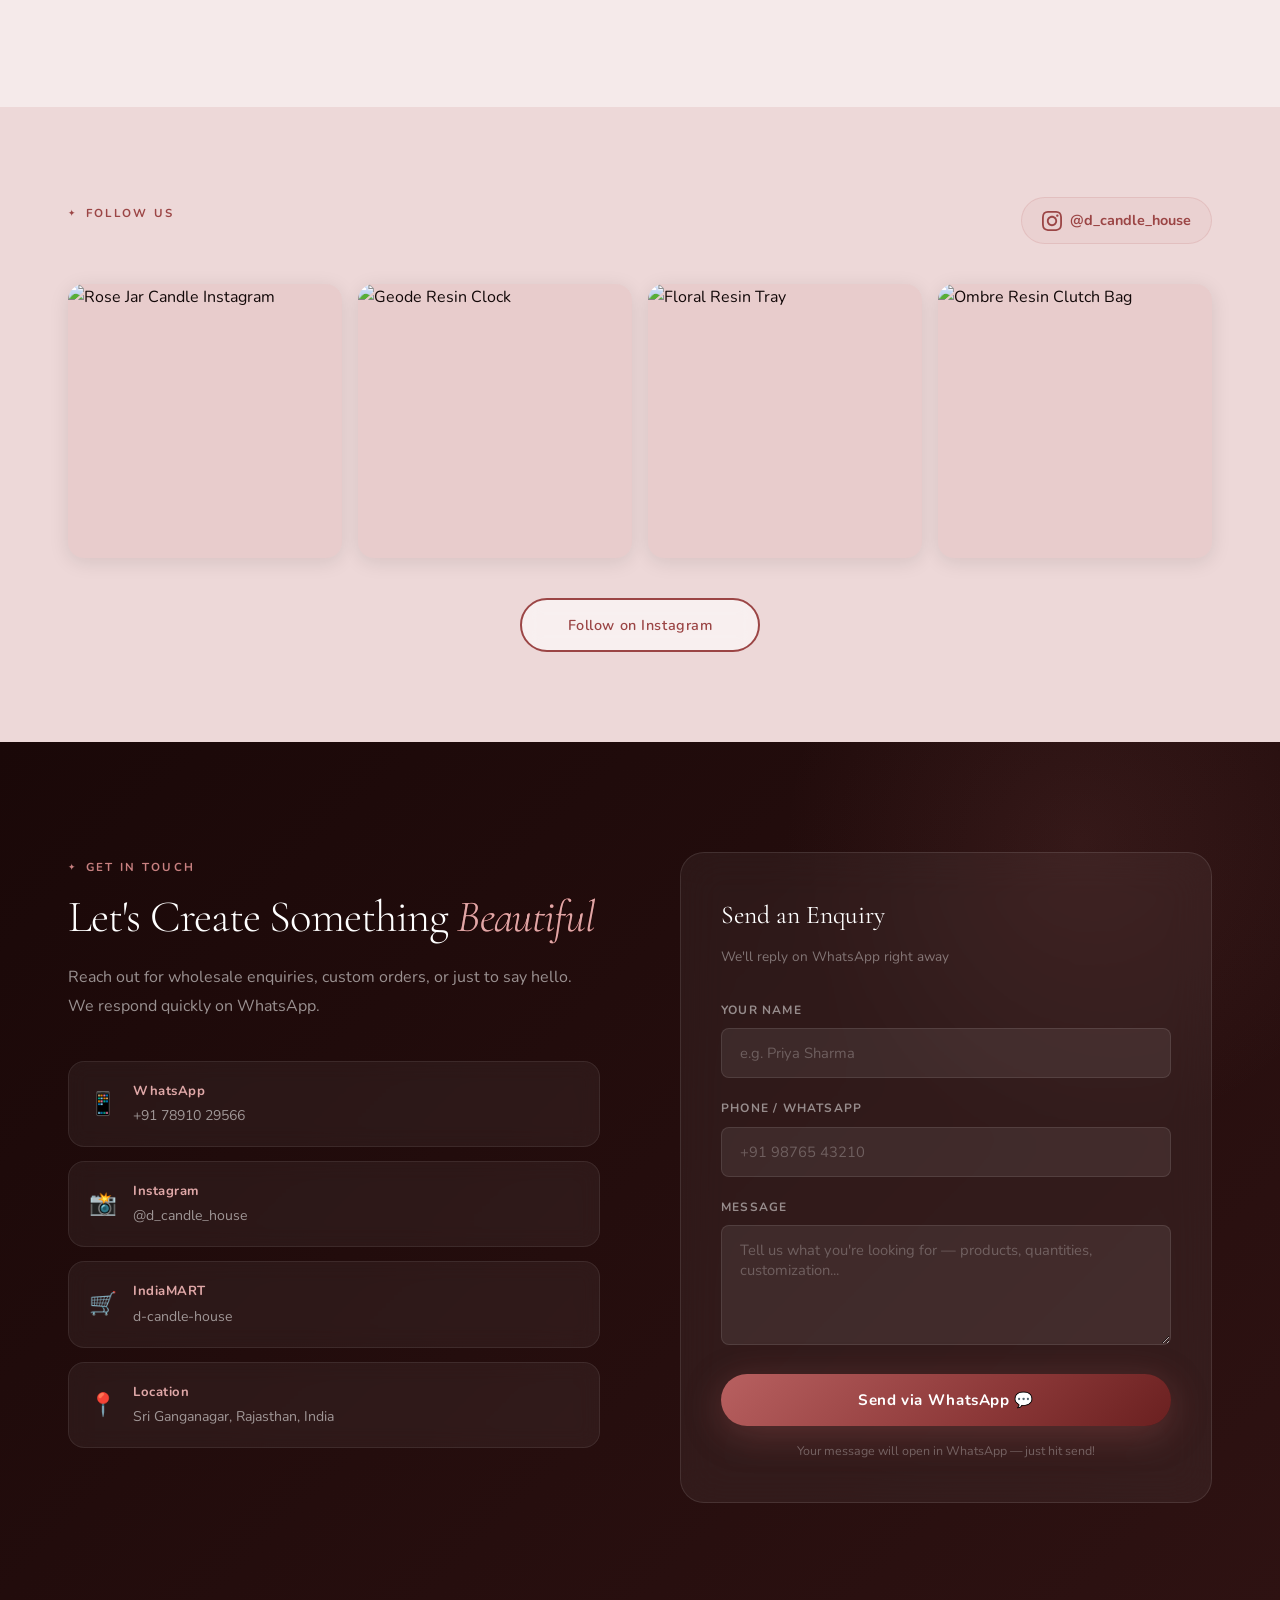
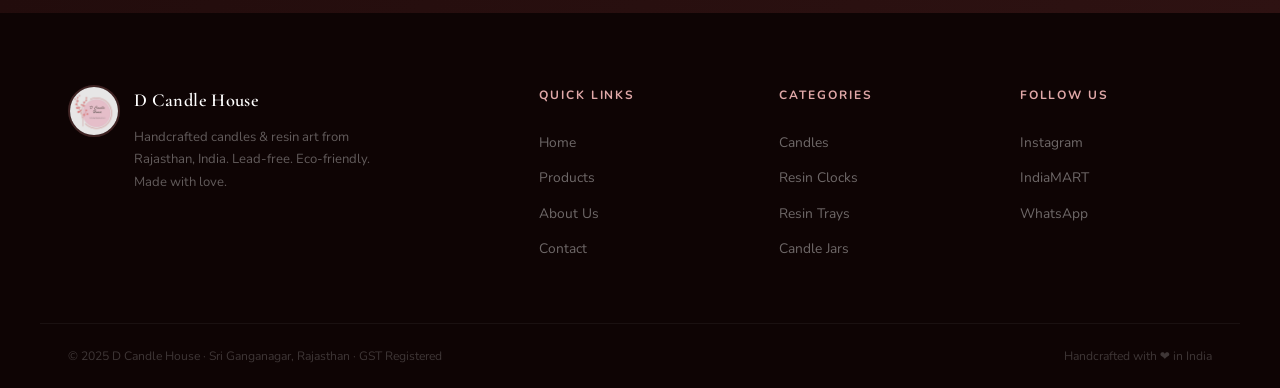
==== commit 454015d5: "Full clock hero image - better crop" ====
--- a/index.html
+++ b/index.html
@@ -149,8 +149,8 @@
     <div class="hero-ring hero-ring-1"></div>
     <div class="hero-ring hero-ring-2"></div>
     <div class="hero-img-wrap">
-      <img src="https://5.imimg.com/data5/SELLER/Default/2026/1/574646347/ZX/FW/ZZ/260299642/rectangle-resin-clock-1000x1000.jpeg"
-           alt="Geode Resin Clock by D Candle House" loading="eager" width="500" height="500" />
+      <img src="images/hero-clock.jpg"
+           alt="Geode Resin Clock by D Candle House" loading="eager" width="1800" height="1012" />
     </div>
     <div class="hero-float hero-float-1">
       <img src="https://5.imimg.com/data5/WA_9696/Default/2026/1/575304301/QL/MH/JA/260299642/image-1000x1000.jpeg"
--- a/css/style.css
+++ b/css/style.css
@@ -414,7 +414,7 @@
   50%  { border-radius: 50% 50% 60% 40% / 40% 60% 40% 60%; }
   75%  { border-radius: 40% 60% 40% 60% / 60% 40% 60% 40%; }
 }
-.hero-img-wrap img { width: 100%; height: 100%; object-fit: cover; display: block; }
+.hero-img-wrap img { width: 100%; height: 100%; object-fit: cover; object-position: center 30%; display: block; }
 
 .hero-float {
   position: absolute;
@@ -1437,17 +1437,17 @@
 /* Prev/Next buttons */
 .car-btn {
   position: absolute;
-  top: 50%; transform: translateY(-50%);
-  width: 32px; height: 32px;
+  top: 40%; transform: translateY(-50%);
+  width: 30px; height: 30px;
   border-radius: 50%;
-  background: rgba(18,8,8,0.55);
+  background: rgba(18,8,8,0.5);
   backdrop-filter: blur(4px);
   color: white;
-  font-size: 1.3rem;
+  font-size: 1.2rem;
   display: flex;
   align-items: center;
   justify-content: center;
-  z-index: 5;
+  z-index: 10;
   cursor: pointer;
   border: 1px solid rgba(255,255,255,0.15);
   opacity: 0;
@@ -1457,7 +1457,8 @@
 .car-prev { left: 8px; }
 .car-next { right: 8px; }
 .product-card:hover .car-btn { opacity: 1; }
-.car-btn:hover { background: rgba(155,69,69,0.8); }
+.car-btn:hover { background: rgba(155,69,69,0.7); }
+@media (hover: none) { .car-btn { opacity: 1 !important; } }
 
 /* Dots */
 .carousel-dots {
@@ -1480,21 +1481,22 @@
   border-radius: 3px;
 }
 
-/* Quick view overlay */
+/* Quick view — bottom strip only, doesn't interfere with carousel arrows */
 .product-img-overlay {
   position: absolute;
-  inset: 0;
-  background: rgba(18,8,8,0.45);
+  bottom: 0; left: 0; right: 0;
+  height: 36px;
+  background: rgba(18,8,8,0.6);
   display: flex;
   align-items: center;
   justify-content: center;
-  color: white;
-  font-size: 0.82rem;
-  font-weight: 600;
-  letter-spacing: 0.1em;
+  color: rgba(255,255,255,0.85);
+  font-size: 0.65rem;
+  font-weight: 500;
+  letter-spacing: 0.16em;
   text-transform: uppercase;
   opacity: 0;
-  transition: opacity 0.3s;
+  transition: opacity 0.25s;
   cursor: pointer;
   z-index: 3;
 }
